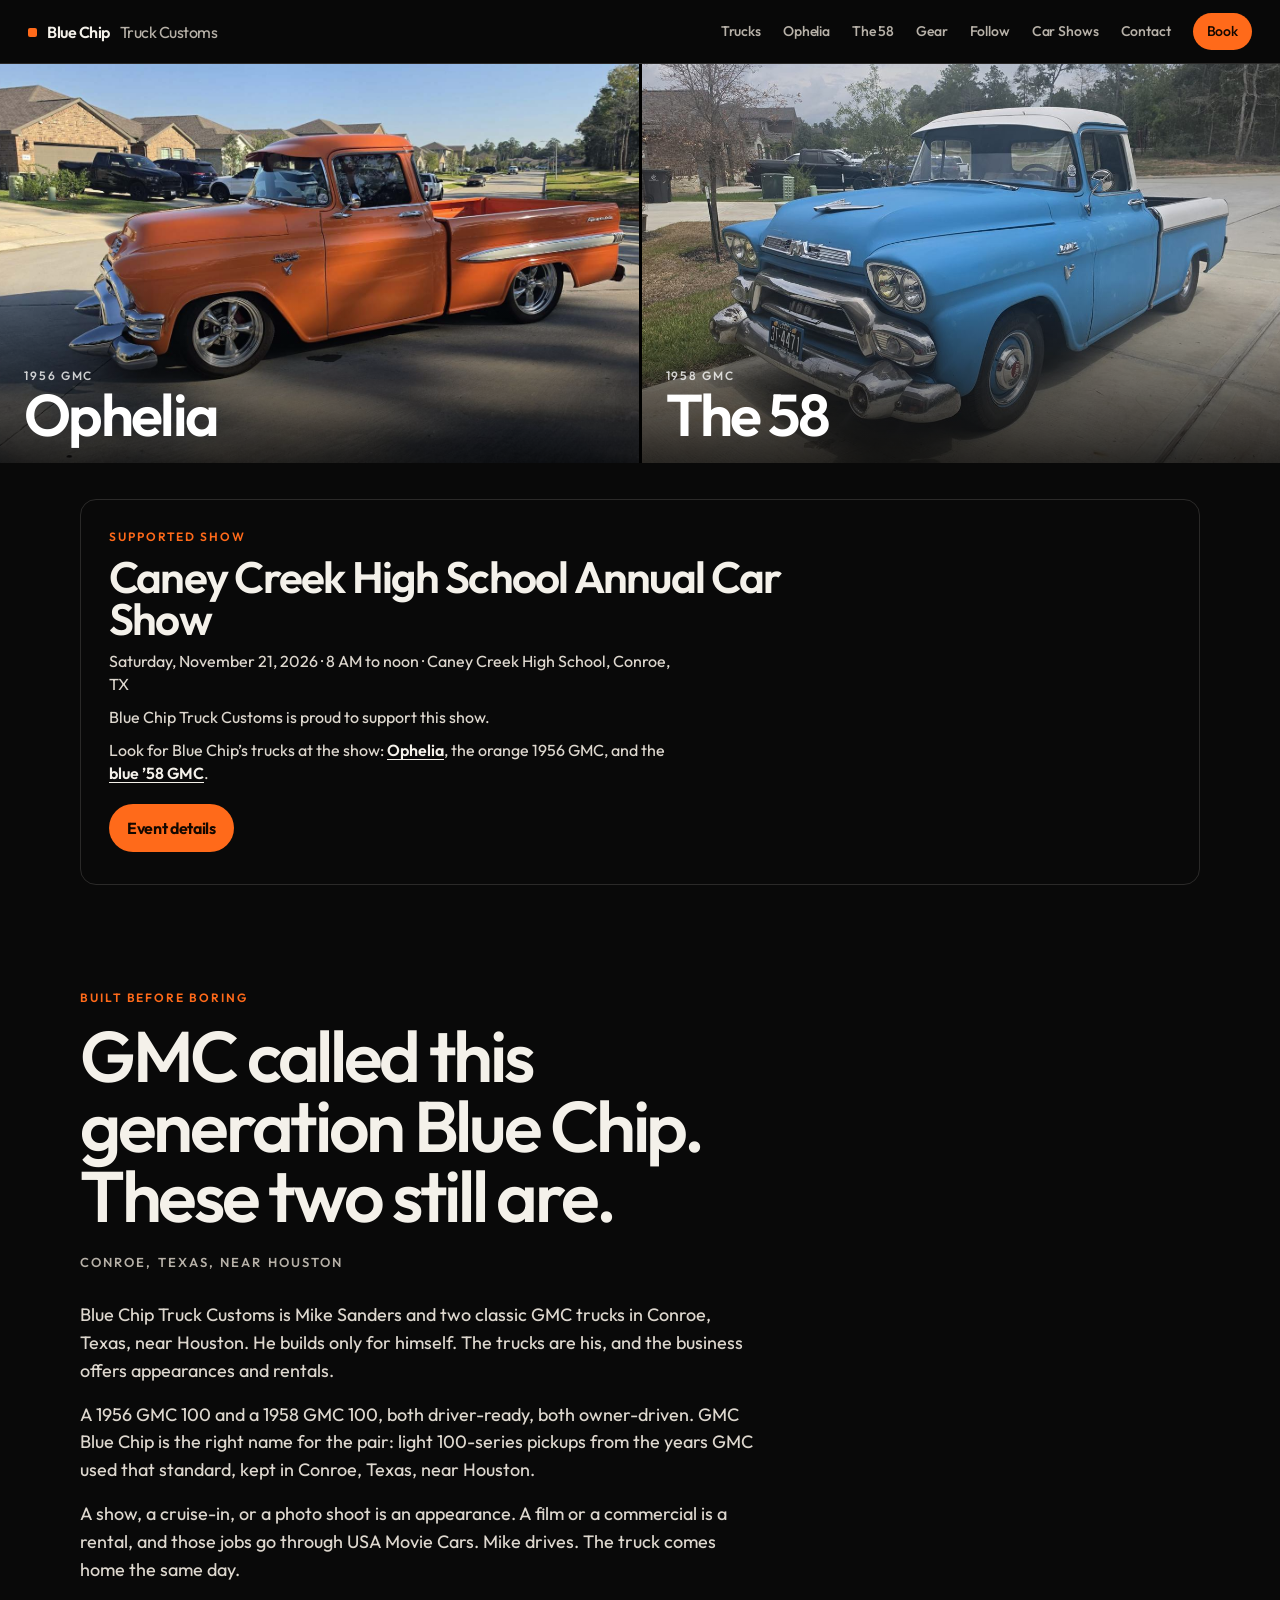
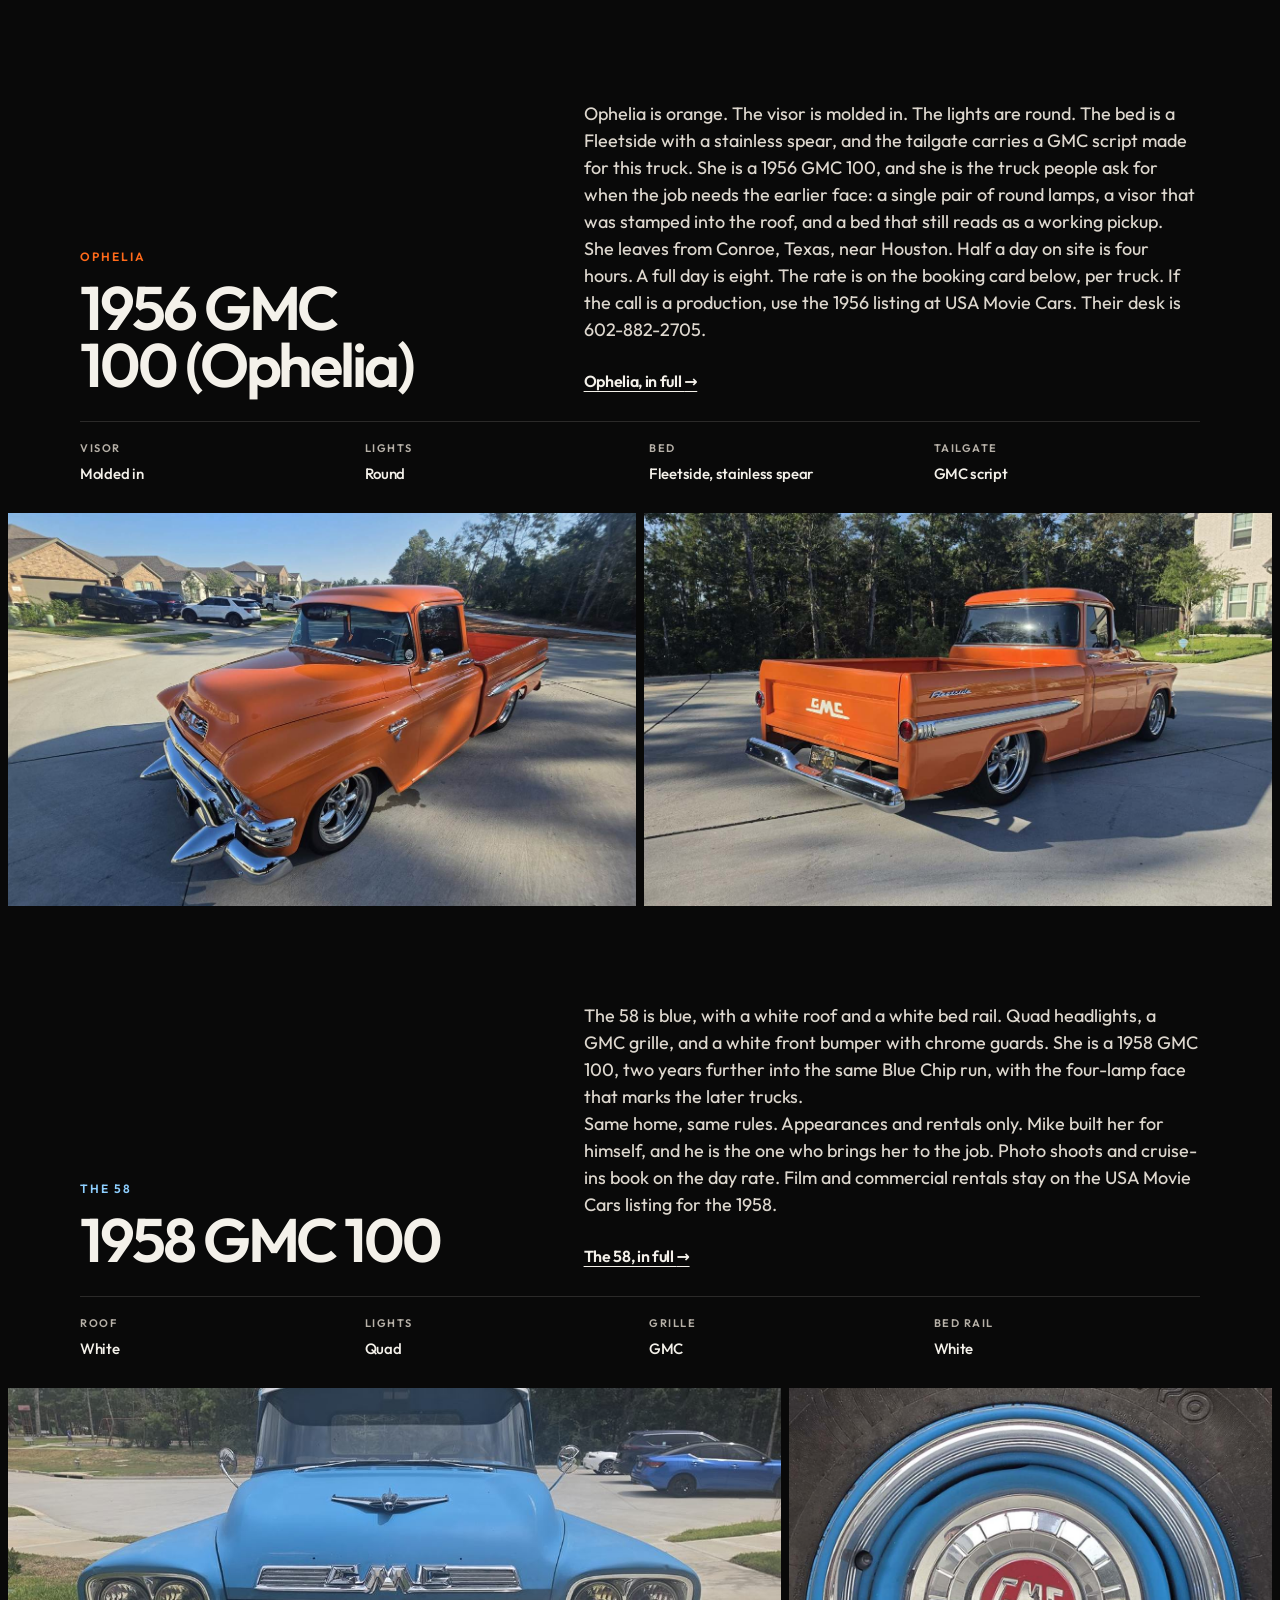
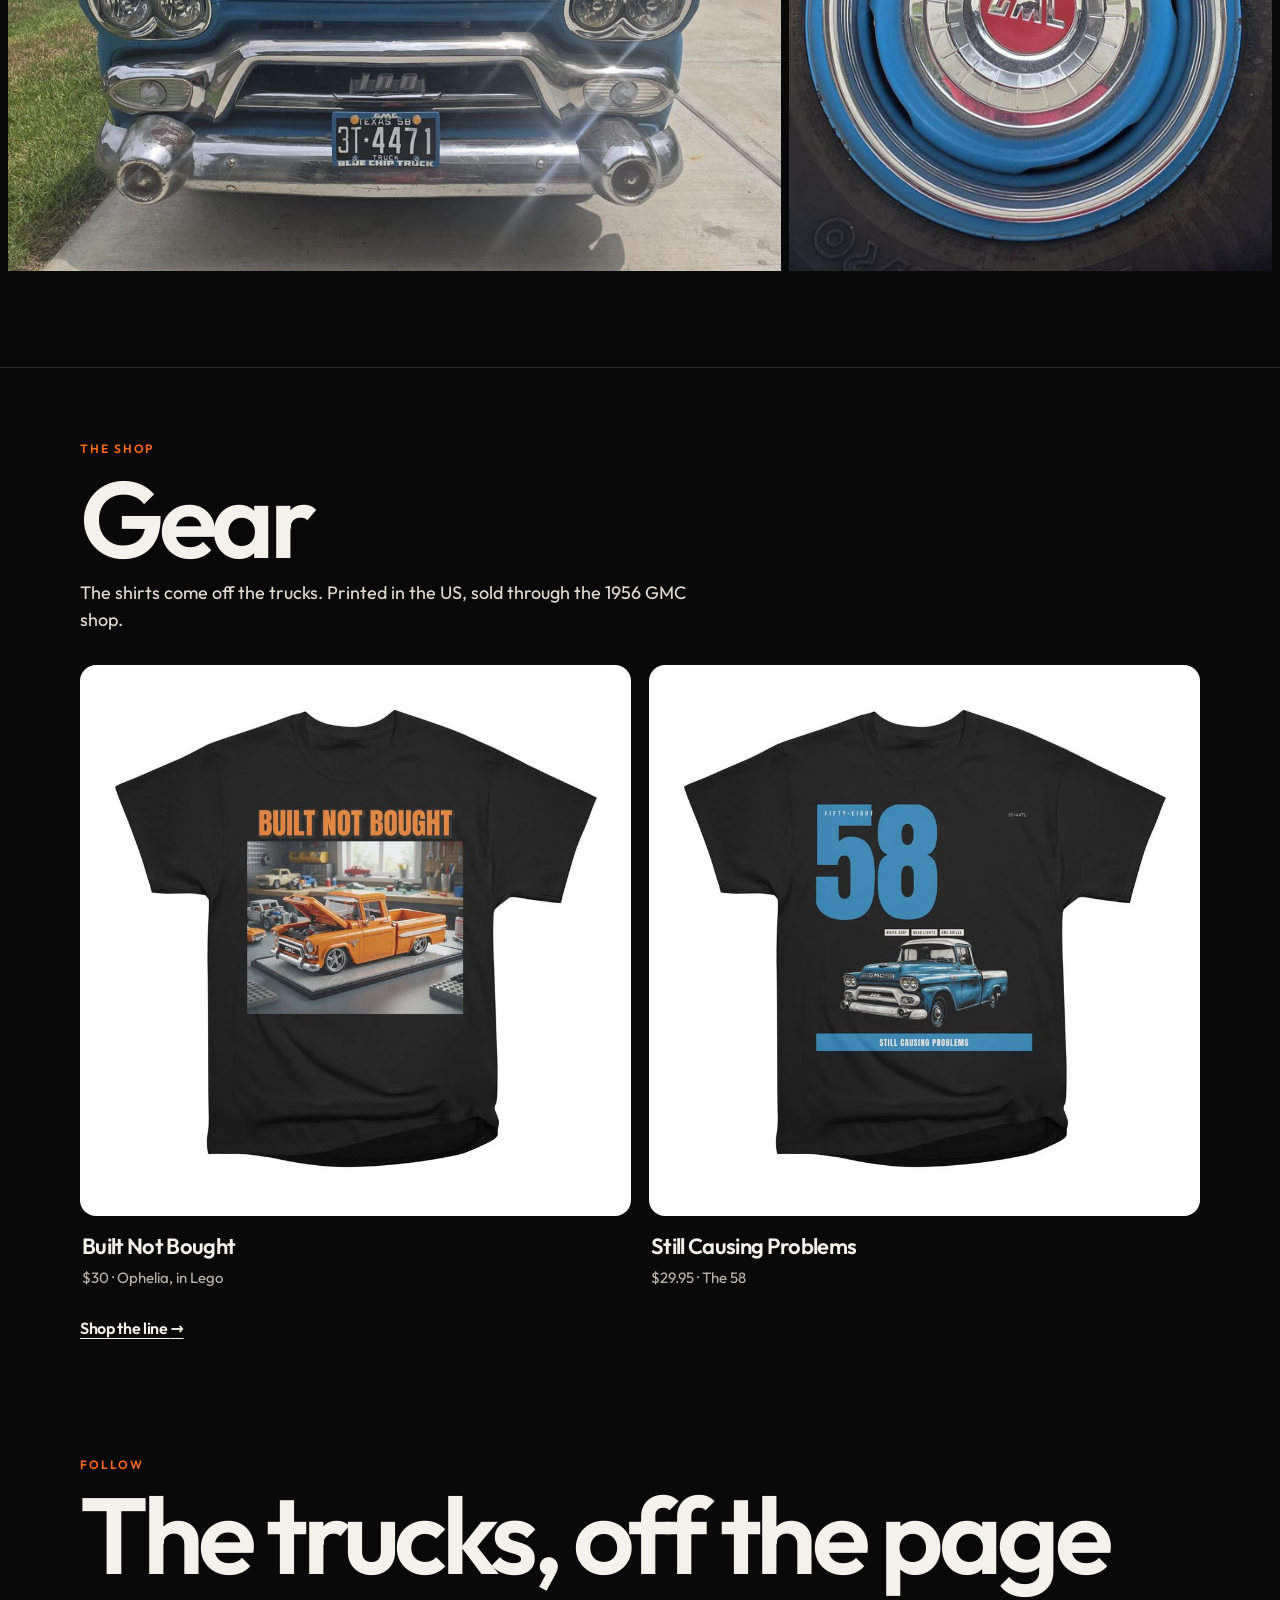
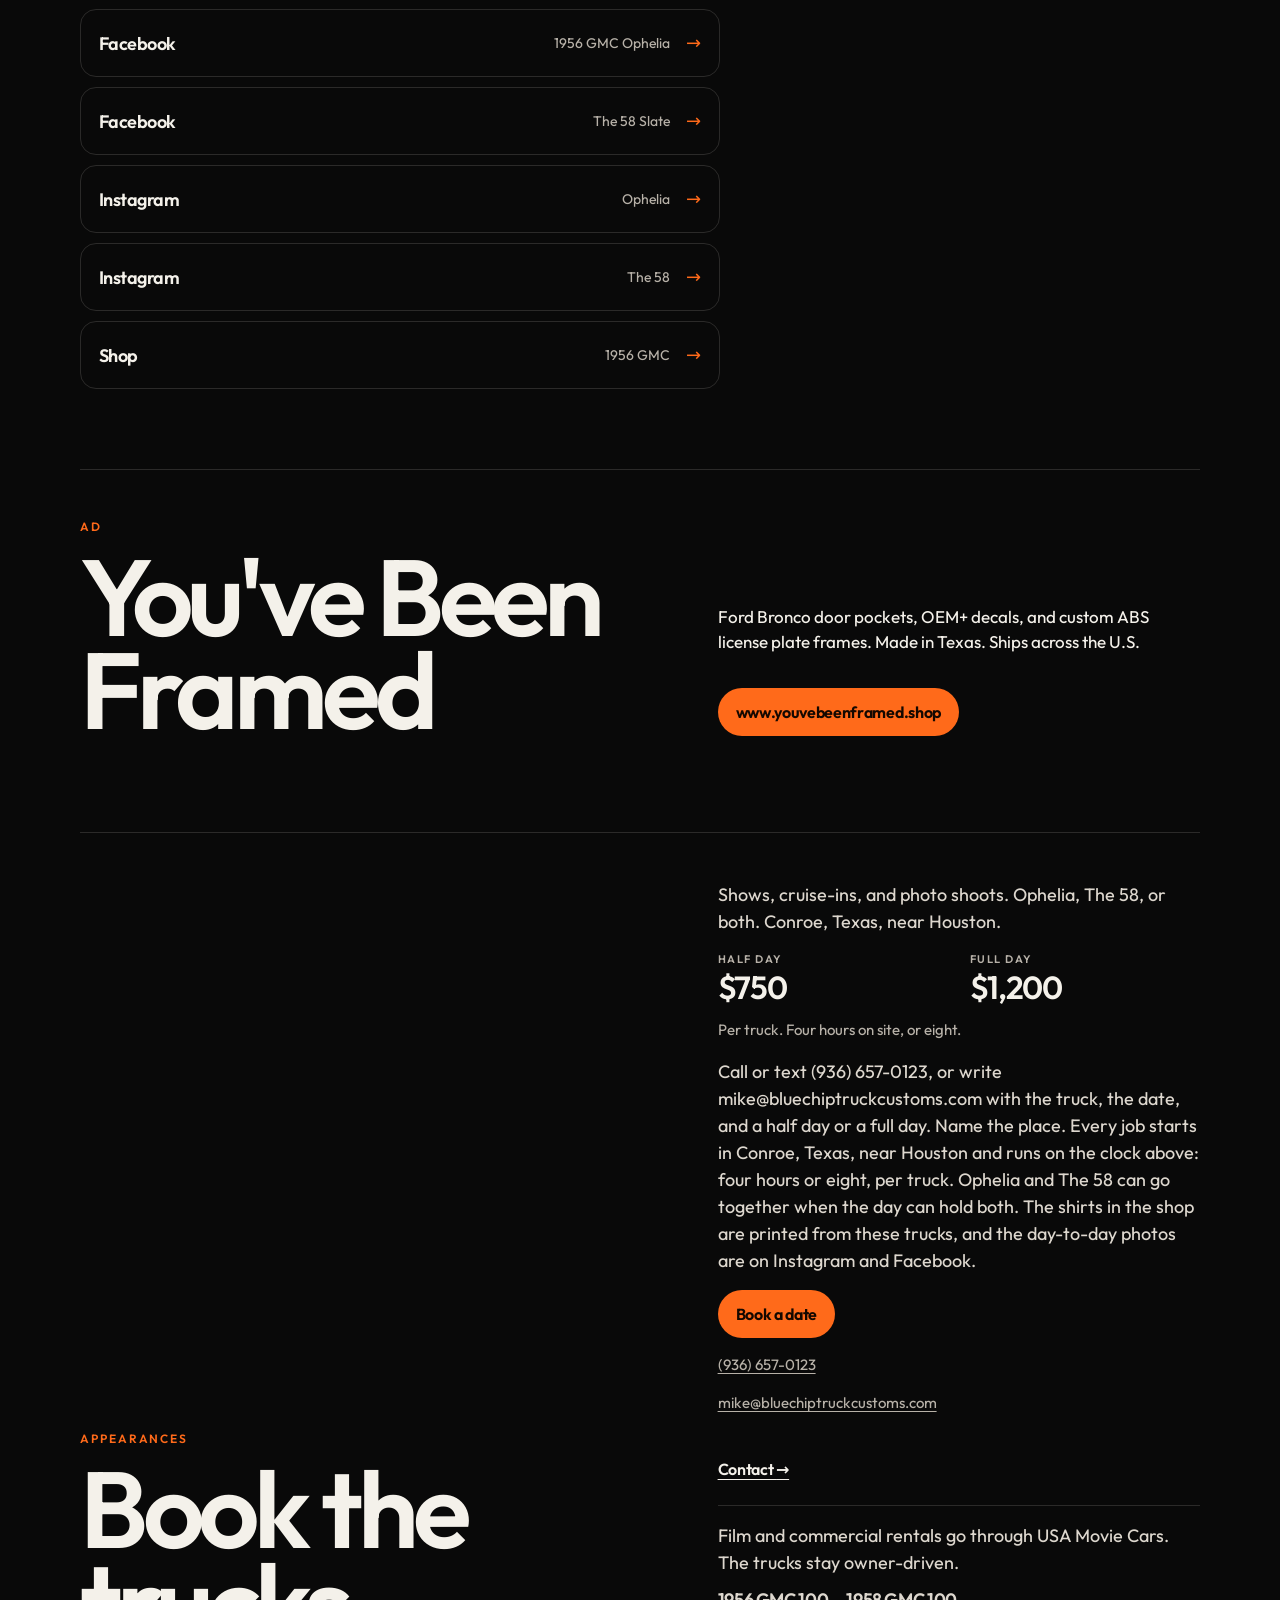
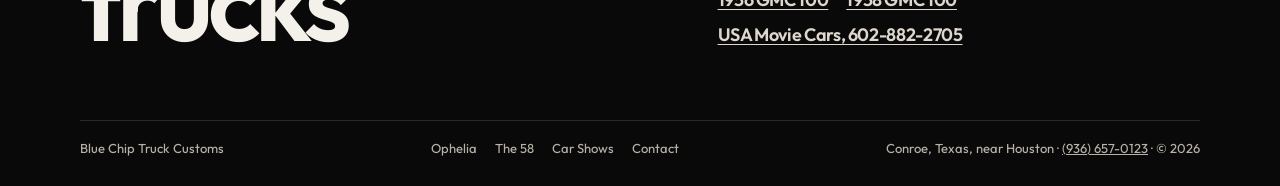
==== index.html @ 41522c28 "Publish the school show page and the unverified-show labels. The home page links the Caney Creek Hig" ====
<!DOCTYPE html>
<html lang="en">
<head>
<meta charset="utf-8">
<meta name="p:domain_verify" content="3052f63e32c762cf059518044ac28460">
<meta name="viewport" content="width=device-width, initial-scale=1">
<title>Blue Chip Truck Customs | Classic 1956 and 1958 GMC Trucks | Conroe, Texas</title>
<meta name="description" content="Blue Chip Truck Customs books appearances and rentals of classic 1956 and 1958 GMC trucks in Conroe, Texas, near Houston. Owner-driven for shows and photos.">
<link rel="canonical" href="https://bluechiptruckcustoms.com/">
<meta name="theme-color" content="#090909">
<meta property="og:title" content="Blue Chip Truck Customs | Classic 1956 and 1958 GMC Trucks | Conroe, Texas">
<meta property="og:description" content="Blue Chip Truck Customs books appearances and rentals of classic 1956 and 1958 GMC trucks in Conroe, Texas, near Houston. Owner-driven for shows and photos.">
<meta property="og:type" content="website">
<meta property="og:url" content="https://bluechiptruckcustoms.com/">
<meta property="og:image" content="https://bluechiptruckcustoms.com/images/ophelia-side.jpg">
<meta name="twitter:card" content="summary_large_image">
<link rel="icon" href="favicon.svg" type="image/svg+xml">
<link rel="preload" href="fonts/Outfit-Variable.woff2" as="font" type="font/woff2" crossorigin>
<link rel="stylesheet" href="styles.css">
<link rel="stylesheet" href="events/home-event-banner.css">
<script type="application/ld+json">
{
  "@context": "https://schema.org",
  "@type": "LocalBusiness",
  "name": "Blue Chip Truck Customs",
  "url": "https://bluechiptruckcustoms.com/",
  "email": "mike@bluechiptruckcustoms.com",
  "telephone": "+1-936-657-0123",
  "image": "https://bluechiptruckcustoms.com/images/ophelia-side.jpg",
  "description": "Blue Chip Truck Customs books appearances and rentals of classic 1956 and 1958 GMC trucks in Conroe, Texas, near Houston. Owner-driven for shows and photos.",
  "areaServed": [
    { "@type": "City", "name": "Conroe" },
    { "@type": "City", "name": "Houston" }
  ]
}
</script>
<script>
!function(e){if(!window.pintrk){window.pintrk=function(){window.pintrk.queue.push(Array.prototype.slice.call(arguments))};var n=window.pintrk;n.queue=[],n.version="3.0";var t=document.createElement("script");t.async=!0,t.src=e;var r=document.getElementsByTagName("script")[0];r.parentNode.insertBefore(t,r)}}("https://s.pinimg.com/ct/core.js");
pintrk('load','2614106299351');
pintrk('page');
</script>
<noscript><img height="1" width="1" style="display:none;" alt="" src="https://ct.pinterest.com/v3/?event=init&tid=2614106299351&noscript=1"></noscript>
</head>
<body>
<a class="skip" href="#trucks">Skip to the trucks</a>
<header class="site-header">
  <h1 class="mark">
    <a href="#top">
      <span class="chip" aria-hidden="true"></span>
      Blue Chip
      <span class="mark-rest">Truck Customs</span>
    </a>
  </h1>
  <nav class="nav" aria-label="Primary">
    <a href="#trucks">Trucks</a>
    <a href="/ophelia/">Ophelia</a>
    <a href="/58/">The 58</a>
    <a href="#gear">Gear</a>
    <a href="#follow">Follow</a>
    <a href="/shows/">Car Shows</a>
    <a href="/contact/">Contact</a>
    <a class="nav-book" href="#book">Book</a>
  </nav>
</header>

<main id="top">
  <section class="hero" aria-label="The two trucks">
    <a class="panel" href="/ophelia/">
      <img src="images/ophelia-side.jpg" width="1584" height="891" alt="Orange 1956 GMC pickup Ophelia, front three-quarter, parked on a driveway" fetchpriority="high">
      <span class="panel-shade" aria-hidden="true"></span>
      <span class="panel-label">
        <span class="panel-year">1956 GMC</span>
        <span class="panel-name">Ophelia</span>
      </span>
    </a>
    <a class="panel" href="/58/">
      <img class="slate" src="images/slate-front.jpg" width="1364" height="768" alt="Blue 1958 GMC pickup The 58, white roof, front three-quarter" fetchpriority="high">
      <span class="panel-shade" aria-hidden="true"></span>
      <span class="panel-label">
        <span class="panel-year">1958 GMC</span>
        <span class="panel-name">The 58</span>
      </span>
    </a>
  </section>

  <!-- Supported-show promo for the Caney Creek High School Annual Car Show.
       Blue Chip Truck Customs supports this show; it does not host, organize, or present it.
       Remove this aside, and the events/home-event-banner.css link in <head>, on Sunday, November 22, 2026. -->
  <aside class="event-promo" aria-label="Supported car show">
    <div class="wrap event-promo-inner">
      <p class="event-promo-kicker">Supported show</p>
      <p class="event-promo-title">
        <a href="/events/caney-creek-car-show-2026/">Caney Creek High School Annual Car Show</a>
      </p>
      <p class="event-promo-meta">Saturday, November 21, 2026 · 8 AM to noon · Caney Creek High School, Conroe, TX</p>
      <p class="event-promo-support">Blue Chip Truck Customs is proud to support this show.</p>
      <p class="event-promo-trucks">Look for Blue Chip’s trucks at the show: <a href="/ophelia/">Ophelia</a>, the orange 1956 GMC, and the <a href="/58/">blue ’58 GMC</a>.</p>
      <a class="btn" href="/events/caney-creek-car-show-2026/">Event details</a>
    </div>
  </aside>

  <section class="story">
    <div class="wrap">
      <p class="eyebrow">Built before boring</p>
      <p class="display">GMC called this generation Blue Chip. These two still are.</p>
      <p class="where">Conroe, Texas, near Houston</p>
      <div class="prose">
        <p>Blue Chip Truck Customs is Mike Sanders and two classic GMC trucks in Conroe, Texas, near Houston. He builds only for himself. The trucks are his, and the business offers appearances and rentals.</p>
        <p>A 1956 GMC 100 and a 1958 GMC 100, both driver-ready, both owner-driven. GMC Blue Chip is the right name for the pair: light 100-series pickups from the years GMC used that standard, kept in Conroe, Texas, near Houston.</p>
        <p>A show, a cruise-in, or a photo shoot is an appearance. A film or a commercial is a rental, and those jobs go through USA Movie Cars. Mike drives. The truck comes home the same day.</p>
      </div>
    </div>
  </section>

  <section id="trucks">
    <article class="chapter" id="ophelia">
      <div class="wrap chapter-head">
        <div>
          <p class="eyebrow accent-orange">Ophelia</p>
          <h2>1956 GMC 100 (Ophelia)</h2>
        </div>
        <div class="copy">
          <p>Ophelia is orange. The visor is molded in. The lights are round. The bed is a Fleetside with a stainless spear, and the tailgate carries a GMC script made for this truck. She is a 1956 GMC 100, and she is the truck people ask for when the job needs the earlier face: a single pair of round lamps, a visor that was stamped into the roof, and a bed that still reads as a working pickup.</p>
          <p>She leaves from Conroe, Texas, near Houston. Half a day on site is four hours. A full day is eight. The rate is on the booking card below, per truck. If the call is a production, use the 1956 listing at USA Movie Cars. Their desk is 602-882-2705.</p>
          <a class="text-link" href="/ophelia/">Ophelia, in full <span aria-hidden="true">&rarr;</span></a>
        </div>
      </div>
      <dl class="facts wrap">
        <div><dt>Visor</dt><dd>Molded in</dd></div>
        <div><dt>Lights</dt><dd>Round</dd></div>
        <div><dt>Bed</dt><dd>Fleetside, stainless spear</dd></div>
        <div><dt>Tailgate</dt><dd>GMC script</dd></div>
      </dl>
      <div class="gallery">
        <img src="images/ophelia-front.jpg" width="1440" height="811" alt="Front of Ophelia, GMC grille, chrome bumper, and bumper guards" loading="lazy">
        <img src="images/ophelia-rear.jpg" width="1440" height="811" alt="Rear of Ophelia, GMC tailgate script and Fleetside spear" loading="lazy">
      </div>
    </article>

    <article class="chapter" id="the-58">
      <div class="wrap chapter-head">
        <div>
          <p class="eyebrow accent-blue">The 58</p>
          <h2>1958 GMC 100</h2>
        </div>
        <div class="copy">
          <p>The 58 is blue, with a white roof and a white bed rail. Quad headlights, a GMC grille, and a white front bumper with chrome guards. She is a 1958 GMC 100, two years further into the same Blue Chip run, with the four-lamp face that marks the later trucks.</p>
          <p>Same home, same rules. Appearances and rentals only. Mike built her for himself, and he is the one who brings her to the job. Photo shoots and cruise-ins book on the day rate. Film and commercial rentals stay on the USA Movie Cars listing for the 1958.</p>
          <a class="text-link" href="/58/">The 58, in full <span aria-hidden="true">&rarr;</span></a>
        </div>
      </div>
      <dl class="facts wrap">
        <div><dt>Roof</dt><dd>White</dd></div>
        <div><dt>Lights</dt><dd>Quad</dd></div>
        <div><dt>Grille</dt><dd>GMC</dd></div>
        <div><dt>Bed rail</dt><dd>White</dd></div>
      </dl>
      <div class="gallery gallery-detail">
        <img src="images/slate-grille.jpg" width="1296" height="729" alt="Front of The 58, quad headlights and GMC grille" loading="lazy">
        <img class="wheel" src="images/slate-wheel.jpg" width="1132" height="1110" alt="Blue and chrome GMC hubcap on The 58" loading="lazy">
      </div>
    </article>
  </section>

  <section class="gear" id="gear">
    <div class="wrap">
      <p class="eyebrow">The shop</p>
      <h2>Gear</h2>
      <p class="lead">The shirts come off the trucks. Printed in the US, sold through the 1956 GMC shop.</p>
      <div class="cards">
        <a class="card" href="https://1956gmc.threadless.com/designs/built-not-bought-lego" target="_blank" rel="noopener">
          <span class="card-media">
            <img src="images/gear-built.jpg" width="900" height="900" alt="Black t-shirt reading Built Not Bought, with an orange Lego-style 1956 GMC" loading="lazy">
          </span>
          <span class="card-copy">
            <strong>Built Not Bought</strong>
            <span>$30 &middot; Ophelia, in Lego</span>
          </span>
          <span class="sr">Opens in a new tab.</span>
        </a>
        <a class="card" href="https://1956gmc.threadless.com/designs/fifty-eight-still-causing-problems" target="_blank" rel="noopener">
          <span class="card-media">
            <img src="images/gear-fifty.jpg" width="900" height="900" alt="Black t-shirt with a giant 58, the blue 1958 GMC, and the line Still Causing Problems" loading="lazy">
          </span>
          <span class="card-copy">
            <strong>Still Causing Problems</strong>
            <span>$29.95 &middot; The 58</span>
          </span>
          <span class="sr">Opens in a new tab.</span>
        </a>
      </div>
      <a class="text-link" href="https://1956gmc.threadless.com/" target="_blank" rel="noopener">Shop the line <span aria-hidden="true">&rarr;</span><span class="sr"> Opens in a new tab.</span></a>
    </div>
  </section>

  <section class="follow" id="follow">
    <div class="wrap">
      <p class="eyebrow">Follow</p>
      <h2>The trucks, off the page</h2>
      <div class="link-stack">
        <a class="link-row" href="https://www.facebook.com/1956GMC.Ophelia" target="_blank" rel="noopener">
          <span class="link-name">Facebook</span>
          <span class="link-meta">1956 GMC Ophelia</span>
          <span class="link-go" aria-hidden="true">&rarr;</span>
          <span class="sr">Opens in a new tab.</span>
        </a>
        <a class="link-row" href="https://www.facebook.com/people/The-58-slate/61594015152385/" target="_blank" rel="noopener">
          <span class="link-name">Facebook</span>
          <span class="link-meta">The 58 Slate</span>
          <span class="link-go" aria-hidden="true">&rarr;</span>
          <span class="sr">Opens in a new tab.</span>
        </a>
        <a class="link-row" href="https://www.instagram.com/1956gmc.ophelia/" target="_blank" rel="noopener">
          <span class="link-name">Instagram</span>
          <span class="link-meta">Ophelia</span>
          <span class="link-go" aria-hidden="true">&rarr;</span>
          <span class="sr">Opens in a new tab.</span>
        </a>
        <a class="link-row" href="https://www.instagram.com/the58slate/" target="_blank" rel="noopener">
          <span class="link-name">Instagram</span>
          <span class="link-meta">The 58</span>
          <span class="link-go" aria-hidden="true">&rarr;</span>
          <span class="sr">Opens in a new tab.</span>
        </a>
        <a class="link-row" href="https://1956gmc.threadless.com/" target="_blank" rel="noopener">
          <span class="link-name">Shop</span>
          <span class="link-meta">1956 GMC</span>
          <span class="link-go" aria-hidden="true">&rarr;</span>
          <span class="sr">Opens in a new tab.</span>
        </a>
      </div>
    </div>
  </section>

  <section class="spot" id="framed">
    <div class="wrap spot-grid">
      <div>
        <p class="eyebrow">Ad</p>
        <h2>You've Been Framed</h2>
      </div>
      <div class="spot-copy">
        <p>Ford Bronco door pockets, OEM+ decals, and custom ABS license plate frames. Made in Texas. Ships across the U.S.</p>
        <a class="btn" href="https://www.youvebeenframed.shop/" target="_blank" rel="sponsored noopener">www.youvebeenframed.shop<span class="sr"> Opens in a new tab.</span></a>
      </div>
    </div>
  </section>

  <section class="book" id="book">
    <div class="wrap book-grid">
      <div>
        <p class="eyebrow accent-orange">Appearances</p>
        <h2>Book the trucks</h2>
      </div>
      <div class="book-copy">
        <p>Shows, cruise-ins, and photo shoots. Ophelia, The 58, or both. Conroe, Texas, near Houston.</p>
        <dl class="rates">
          <div><dt>Half day</dt><dd>$750</dd></div>
          <div><dt>Full day</dt><dd>$1,200</dd></div>
        </dl>
        <p class="rate-note">Per truck. Four hours on site, or eight.</p>
        <p>Call or text (936) 657-0123, or write mike@bluechiptruckcustoms.com with the truck, the date, and a half day or a full day. Name the place. Every job starts in Conroe, Texas, near Houston and runs on the clock above: four hours or eight, per truck. Ophelia and The 58 can go together when the day can hold both. The shirts in the shop are printed from these trucks, and the day-to-day photos are on Instagram and Facebook.</p>
        <a class="btn" href="https://mail.google.com/mail/?view=cm&amp;fs=1&amp;to=mike@bluechiptruckcustoms.com&amp;su=Book%20Ophelia%20or%20The%2058&amp;body=Truck%3A%0ADate%3A%0AHalf%20day%20(%24750)%20or%20full%20day%20(%241%2C200)%3A%0AWhere%3A%0A" target="_blank" rel="noopener">Book a date<span class="sr"> Opens Gmail to write Mike.</span></a>
        <a class="email" href="tel:+19366570123">(936) 657-0123</a>
        <a class="email" href="https://mail.google.com/mail/?view=cm&amp;fs=1&amp;to=mike@bluechiptruckcustoms.com&amp;su=Book%20Ophelia%20or%20The%2058" target="_blank" rel="noopener">mike@bluechiptruckcustoms.com</a>
        <a class="text-link" href="/contact/">Contact <span aria-hidden="true">&rarr;</span></a>
        <div class="film">
          <p>Film and commercial rentals go through USA Movie Cars. The trucks stay owner-driven.</p>
          <p class="film-links">
            <a href="https://usamoviecars.com/picture-vehicles/1956-gmc-100/" target="_blank" rel="noopener">1956 GMC 100<span class="sr"> Opens in a new tab.</span></a>
            <a href="https://usamoviecars.com/picture-vehicles/1958-gmc-100/" target="_blank" rel="noopener">1958 GMC 100<span class="sr"> Opens in a new tab.</span></a>
            <a href="tel:+16028822705">USA Movie Cars, 602-882-2705</a>
          </p>
        </div>
      </div>
    </div>
  </section>
</main>

<footer class="site-footer">
  <div class="wrap footer-row">
    <p>Blue Chip Truck Customs</p>
    <nav class="footer-links" aria-label="Pages">
      <a href="/ophelia/">Ophelia</a>
      <a href="/58/">The 58</a>
      <a href="/shows/">Car Shows</a>
      <a href="/contact/">Contact</a>
    </nav>
    <p>Conroe, Texas, near Houston &middot; <a href="tel:+19366570123">(936) 657-0123</a> &middot; &copy; 2026</p>
  </div>
</footer>
</body>
</html>
---- styles.css ----
@font-face {
  font-family: Outfit;
  src: url("fonts/Outfit-Variable.woff2") format("woff2");
  font-weight: 100 900;
  font-style: normal;
  font-display: swap;
}

:root {
  --bg: #090909;
  --ink: #f4f1ea;
  --muted: #b7b1a8;
  --line: rgba(244, 241, 234, 0.14);
  --orange: #ff6a1a;
  --blue: #8ecfff;
  --max: 1120px;
  --header: 64px;
}

* { box-sizing: border-box; }

html { scroll-behavior: smooth; }

html,
body { overflow-x: clip; }

body {
  margin: 0;
  background: var(--bg);
  color: var(--ink);
  font-family: Outfit, "Segoe UI", system-ui, sans-serif;
  font-size: 17px;
  font-weight: 430;
  line-height: 1.5;
  text-rendering: optimizeLegibility;
  -webkit-font-smoothing: antialiased;
  color-scheme: dark;
}

img { display: block; max-width: 100%; height: auto; }

a { color: inherit; }

::selection {
  background: var(--orange);
  color: #140800;
}

.skip {
  position: absolute;
  left: 12px;
  top: -48px;
  z-index: 20;
  padding: 8px 12px;
  background: var(--orange);
  color: #140800;
  font-weight: 600;
  text-decoration: none;
}

.skip:focus { top: 12px; }

.sr {
  position: absolute;
  width: 1px;
  height: 1px;
  padding: 0;
  margin: -1px;
  overflow: hidden;
  clip: rect(0, 0, 0, 0);
  white-space: nowrap;
  border: 0;
}

.wrap {
  width: min(var(--max), calc(100% - 48px));
  margin-inline: auto;
}

.site-header {
  position: sticky;
  top: 0;
  z-index: 5;
  display: flex;
  align-items: center;
  justify-content: space-between;
  gap: 20px;
  height: var(--header);
  padding: 0 28px;
  background: rgba(9, 9, 9, 0.9);
  border-bottom: 1px solid var(--line);
  backdrop-filter: blur(16px);
}

.mark {
  margin: 0;
  font-size: 16px;
  font-weight: 600;
  letter-spacing: -0.03em;
  line-height: 1;
}

.mark a {
  display: inline-flex;
  align-items: center;
  gap: 10px;
  text-decoration: none;
}

.chip {
  width: 9px;
  height: 9px;
  border-radius: 2px;
  background: var(--orange);
}

.mark-rest {
  font-weight: 430;
  color: var(--muted);
}

.nav {
  display: flex;
  align-items: center;
  gap: 22px;
}

.nav a {
  font-size: 14px;
  font-weight: 520;
  letter-spacing: -0.01em;
  text-decoration: none;
  color: var(--muted);
}

.nav a:hover { color: var(--ink); }

.nav-book {
  padding: 8px 14px;
  border-radius: 999px;
  background: var(--orange);
  color: #140800;
}

.nav a.nav-book { color: #140800; }

.nav-book:hover { background: #ff8140; }

a:focus-visible,
.panel:focus-visible {
  outline: 2px solid var(--orange);
  outline-offset: 3px;
}

.hero {
  display: grid;
  grid-template-columns: 1fr 1fr;
  gap: 3px;
  background: #000;
}

.panel {
  position: relative;
  display: block;
  overflow: hidden;
  aspect-ratio: 16 / 10;
  color: #fff;
  text-decoration: none;
}

.panel img {
  position: absolute;
  inset: 0;
  width: 100%;
  height: 100%;
  object-fit: cover;
  object-position: 50% 62%;
  transition: transform 0.7s ease;
}

.panel .slate { object-position: 42% 58%; }

.panel:hover img { transform: scale(1.035); }

.panel-shade {
  position: absolute;
  inset: auto 0 0 0;
  height: 46%;
  background: linear-gradient(to top, rgba(0, 0, 0, 0.78), rgba(0, 0, 0, 0));
  pointer-events: none;
}

.panel-label {
  position: absolute;
  left: 24px;
  right: 24px;
  bottom: 22px;
  display: flex;
  flex-direction: column;
  gap: 2px;
}

.panel-year {
  font-size: 12px;
  font-weight: 560;
  letter-spacing: 0.16em;
  text-transform: uppercase;
  color: rgba(255, 255, 255, 0.78);
}

.panel-name {
  font-size: clamp(40px, 4.6vw, 68px);
  font-weight: 600;
  letter-spacing: -0.045em;
  line-height: 0.92;
}

.story { padding: 96px 0 20px; }

.eyebrow {
  margin: 0 0 14px;
  font-size: 12px;
  font-weight: 600;
  letter-spacing: 0.16em;
  text-transform: uppercase;
  color: var(--orange);
}

.accent-blue { color: var(--blue); }

.display {
  max-width: min(11em, 100%);
  margin: 0;
  font-size: clamp(40px, 5.6vw, 80px);
  font-weight: 560;
  letter-spacing: -0.046em;
  line-height: 0.98;
  text-wrap: balance;
}

.where {
  margin: 22px 0 0;
  color: var(--muted);
  font-size: 13px;
  font-weight: 560;
  letter-spacing: 0.16em;
  text-transform: uppercase;
}

.chapter { padding-top: 96px; }

.chapter-head {
  display: grid;
  grid-template-columns: 0.85fr 1.15fr;
  gap: 28px 48px;
  align-items: end;
}

h2 {
  margin: 0;
  font-size: clamp(48px, 11vw, 108px);
  font-weight: 600;
  letter-spacing: -0.05em;
  line-height: 0.86;
  text-wrap: balance;
}

.copy p,
.lead,
.book-copy p {
  margin: 0;
  color: #ddd7ce;
  font-size: 18px;
  line-height: 1.5;
}

.chapter h2 {
  max-width: 9em;
  font-size: clamp(32px, 4.8vw, 64px);
  line-height: 0.92;
}

.prose {
  display: flex;
  flex-direction: column;
  gap: 16px;
  max-width: 40em;
  margin-top: 28px;
}

.prose p,
.page-copy p {
  margin: 0;
  color: #ddd7ce;
  font-size: 18px;
  line-height: 1.55;
}

.page { padding: 72px 0 88px; }

.page h1 {
  margin: 0;
  max-width: 12em;
  font-size: clamp(40px, 6vw, 76px);
  font-weight: 600;
  letter-spacing: -0.05em;
  line-height: 0.92;
}

.page-copy {
  display: flex;
  flex-direction: column;
  gap: 16px;
  max-width: 40em;
  margin-top: 28px;
}

.page .book-copy { margin-top: 28px; }

.footer-links {
  display: flex;
  flex-wrap: wrap;
  gap: 8px 18px;
}

.footer-links a {
  color: var(--muted);
  font-size: 13px;
  text-decoration: none;
}

.footer-links a:hover { color: var(--ink); }

.facts {
  display: grid;
  grid-template-columns: repeat(4, minmax(0, 1fr));
  gap: 16px 18px;
  margin: 28px auto 0;
  padding-top: 18px;
  border-top: 1px solid var(--line);
}

.facts div { min-width: 0; }

.facts dt {
  margin: 0;
  color: var(--muted);
  font-size: 11px;
  font-weight: 600;
  letter-spacing: 0.14em;
  text-transform: uppercase;
}

.facts dd {
  margin: 6px 0 0;
  font-size: 15px;
  font-weight: 520;
  letter-spacing: -0.02em;
}

.gallery {
  display: grid;
  grid-template-columns: minmax(0, 1fr) minmax(0, 1fr);
  gap: 8px;
  margin-top: 28px;
  padding: 0 8px;
}

.gallery img {
  width: 100%;
  aspect-ratio: 16 / 10;
  object-fit: cover;
  background: #161616;
}

.gallery-detail { grid-template-columns: minmax(0, 1.6fr) minmax(0, 1fr); }

.gallery-detail img,
.gallery-detail .wheel {
  height: auto;
  aspect-ratio: 16 / 10;
}

.gallery-detail .wheel {
  aspect-ratio: 1;
  object-position: center;
}

.gear {
  margin-top: 96px;
  padding: 72px 0 28px;
  border-top: 1px solid var(--line);
}

.gear h2 { margin-bottom: 14px; }

.lead { max-width: 34em; }

.cards {
  display: grid;
  grid-template-columns: 1fr 1fr;
  gap: 18px;
  margin-top: 32px;
}

.card {
  display: block;
  color: inherit;
  text-decoration: none;
}

.card-media {
  display: block;
  overflow: hidden;
  border-radius: 16px;
  background: #fff;
}

.card img {
  width: 100%;
  aspect-ratio: 1;
  object-fit: cover;
  transition: transform 0.55s ease;
}

.card:hover img { transform: scale(1.03); }

.card-copy {
  display: flex;
  flex-direction: column;
  gap: 4px;
  padding: 14px 2px 0;
}

.card strong {
  font-size: 22px;
  font-weight: 600;
  letter-spacing: -0.03em;
}

.card-copy span { color: var(--muted); font-size: 15px; }

.text-link {
  display: inline-block;
  margin-top: 26px;
  font-size: 16px;
  font-weight: 600;
  letter-spacing: -0.02em;
  text-underline-offset: 4px;
}

.text-link:hover { color: var(--orange); }

.spot { padding: 72px 0 8px; }

.spot-grid {
  display: grid;
  grid-template-columns: 1.1fr 0.9fr;
  gap: 32px 48px;
  align-items: end;
  padding-top: 48px;
  border-top: 1px solid var(--line);
}

.spot-copy {
  display: flex;
  flex-direction: column;
  align-items: flex-start;
  gap: 16px;
}

.spot-copy p { max-width: 28em; }

.book { padding: 88px 0 72px; }

.film {
  display: flex;
  flex-direction: column;
  gap: 10px;
  margin-top: 8px;
  padding-top: 16px;
  border-top: 1px solid var(--line);
}

.film p { margin: 0; }

.film-links {
  display: flex;
  flex-wrap: wrap;
  gap: 8px 18px;
}

.film-links a {
  font-weight: 620;
  letter-spacing: -0.02em;
  text-underline-offset: 3px;
}

.film-links a:hover { color: var(--orange); }

.book-grid {
  display: grid;
  grid-template-columns: 1.1fr 0.9fr;
  gap: 32px 48px;
  align-items: end;
  padding-top: 48px;
  border-top: 1px solid var(--line);
}

.book-copy {
  display: flex;
  flex-direction: column;
  align-items: flex-start;
  gap: 16px;
}

.book-copy p { max-width: 28em; }

.rates {
  display: grid;
  grid-template-columns: 1fr 1fr;
  gap: 8px 28px;
  width: 100%;
  max-width: 28em;
  margin: 0;
}

.rates dt {
  margin: 0;
  color: var(--muted);
  font-size: 11px;
  font-weight: 600;
  letter-spacing: 0.14em;
  text-transform: uppercase;
}

.rates dd {
  margin: 4px 0 0;
  font-size: 32px;
  font-weight: 600;
  letter-spacing: -0.04em;
  line-height: 1;
}

.book-copy p.rate-note {
  color: var(--muted);
  font-size: 15px;
}

.btn {
  display: inline-flex;
  align-items: center;
  justify-content: center;
  min-height: 48px;
  padding: 12px 18px;
  border-radius: 999px;
  background: var(--orange);
  color: #140800;
  font-size: 16px;
  font-weight: 650;
  letter-spacing: -0.02em;
  text-decoration: none;
}

.btn:hover { background: #ff8140; }

.email {
  color: var(--muted);
  font-size: 15px;
  text-underline-offset: 3px;
  overflow-wrap: anywhere;
}

.email:hover { color: var(--ink); }

.follow {
  padding: 88px 0 8px;
}

.follow h2 { margin-bottom: 0; }

.link-stack {
  display: flex;
  flex-direction: column;
  gap: 10px;
  max-width: 640px;
  margin-top: 28px;
}

.link-row {
  display: grid;
  grid-template-columns: auto 1fr auto;
  align-items: center;
  gap: 16px;
  min-height: 68px;
  padding: 14px 18px;
  border: 1px solid var(--line);
  border-radius: 16px;
  text-decoration: none;
}

.link-row:hover {
  border-color: var(--orange);
  background: rgba(255, 106, 26, 0.08);
}

.link-name {
  font-size: 18px;
  font-weight: 620;
  letter-spacing: -0.03em;
}

.link-meta {
  color: var(--muted);
  font-size: 14px;
  text-align: right;
}

.link-go {
  color: var(--orange);
  font-size: 18px;
  line-height: 1;
}

.site-footer {
  padding: 0 0 28px;
}

.footer-row {
  display: flex;
  justify-content: space-between;
  gap: 12px 24px;
  padding-top: 18px;
  border-top: 1px solid var(--line);
}

.site-footer p {
  margin: 0;
  color: var(--muted);
  font-size: 13px;
}

#trucks,
#ophelia,
#the-58,
#gear,
#follow,
#framed,
#book { scroll-margin-top: 76px; }

@media (max-width: 900px) {
  :root { --header: 56px; }

  .wrap { width: min(var(--max), calc(100% - 32px)); }

  .site-header {
    height: auto;
    min-height: var(--header);
    flex-wrap: wrap;
    padding: 8px 10px;
    gap: 8px;
  }

  .mark { font-size: 14px; }

  .mark a { gap: 6px; }

  .mark-rest { display: none; }

  .nav {
    gap: 8px 12px;
    flex-wrap: wrap;
    justify-content: flex-end;
  }

  .nav a {
    font-size: 12px;
    white-space: nowrap;
  }

  .nav-book { padding: 6px 9px; }

  .hero { grid-template-columns: 1fr; }

  .panel-label { left: 16px; bottom: 14px; }

  .panel-name { font-size: 40px; }

  .story { padding-top: 64px; }

  .chapter { padding-top: 72px; }

  .chapter-head,
  .book-grid,
  .spot-grid,
  .cards,
  .gallery,
  .gallery-detail { grid-template-columns: minmax(0, 1fr); }

  .chapter-head > *,
  .book-grid > *,
  .spot-grid > * { min-width: 0; }

  .facts { grid-template-columns: 1fr 1fr; }

  .gallery-detail .wheel { max-width: 420px; }

  .gear { margin-top: 72px; }

  .follow { padding-top: 64px; }

  .link-row {
    grid-template-columns: 1fr auto;
    gap: 8px 12px;
  }

  .link-meta {
    grid-column: 1;
    text-align: left;
  }

  .link-go { grid-column: 2; grid-row: 1 / span 2; }

  .book { padding: 64px 0 48px; }

  .footer-row { flex-direction: column; }
}

@media (prefers-reduced-motion: reduce) {
  html { scroll-behavior: auto; }
  .panel img,
  .card img { transition: none; }
}
---- events/home-event-banner.css ----
/* Homepage promo for the Caney Creek High School Annual Car Show.
   Uses live-site tokens (--bg, --ink, --muted, --orange, --line) and .wrap / .btn.
   Linked only from the homepage. Remove this file (and its link) on 2026-11-22. */

.event-promo {
  padding: 36px 0 8px;
}

.event-promo-inner {
  display: flex;
  flex-direction: column;
  align-items: flex-start;
  gap: 10px;
  padding: 28px 28px 32px;
  border: 1px solid var(--line);
  border-radius: 16px;
}

.event-promo-kicker {
  margin: 0;
  font-size: 12px;
  font-weight: 600;
  letter-spacing: 0.16em;
  text-transform: uppercase;
  color: var(--orange);
}

.event-promo-title {
  margin: 0;
  max-width: 16em;
  font-size: clamp(28px, 4vw, 44px);
  font-weight: 600;
  letter-spacing: -0.04em;
  line-height: 0.95;
}

.event-promo-title a {
  text-decoration: none;
}

.event-promo-title a:hover { color: var(--orange); }

.event-promo-meta,
.event-promo-support,
.event-promo-trucks {
  margin: 0;
  max-width: 36em;
  color: #ddd7ce;
  font-size: 16px;
  line-height: 1.45;
}

.event-promo-trucks a {
  font-weight: 600;
  color: var(--ink);
  text-underline-offset: 3px;
}

.event-promo-trucks a:hover { color: var(--orange); }

.event-promo .btn { margin-top: 8px; }

@media (max-width: 900px) {
  .event-promo { padding: 24px 0 0; }
  .event-promo-inner { padding: 22px 18px 24px; }
  .event-promo .btn { width: 100%; }
}
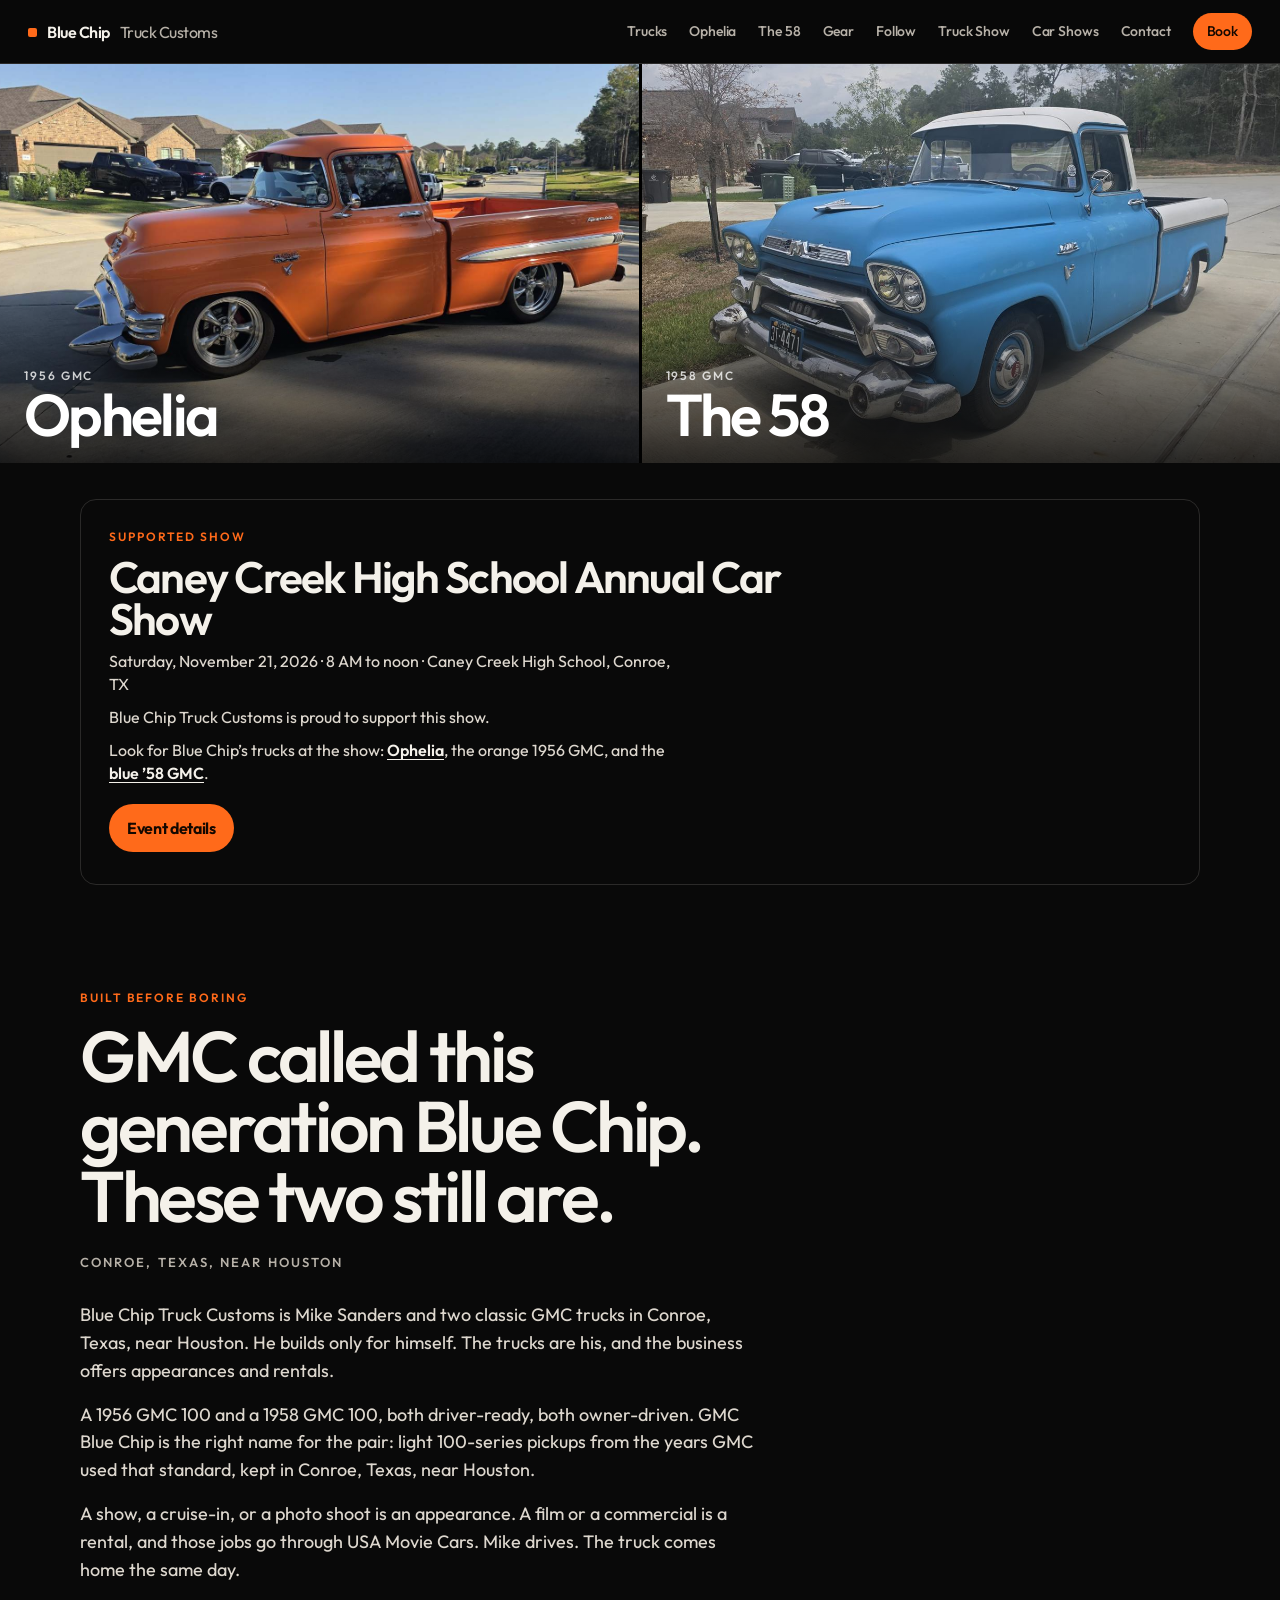
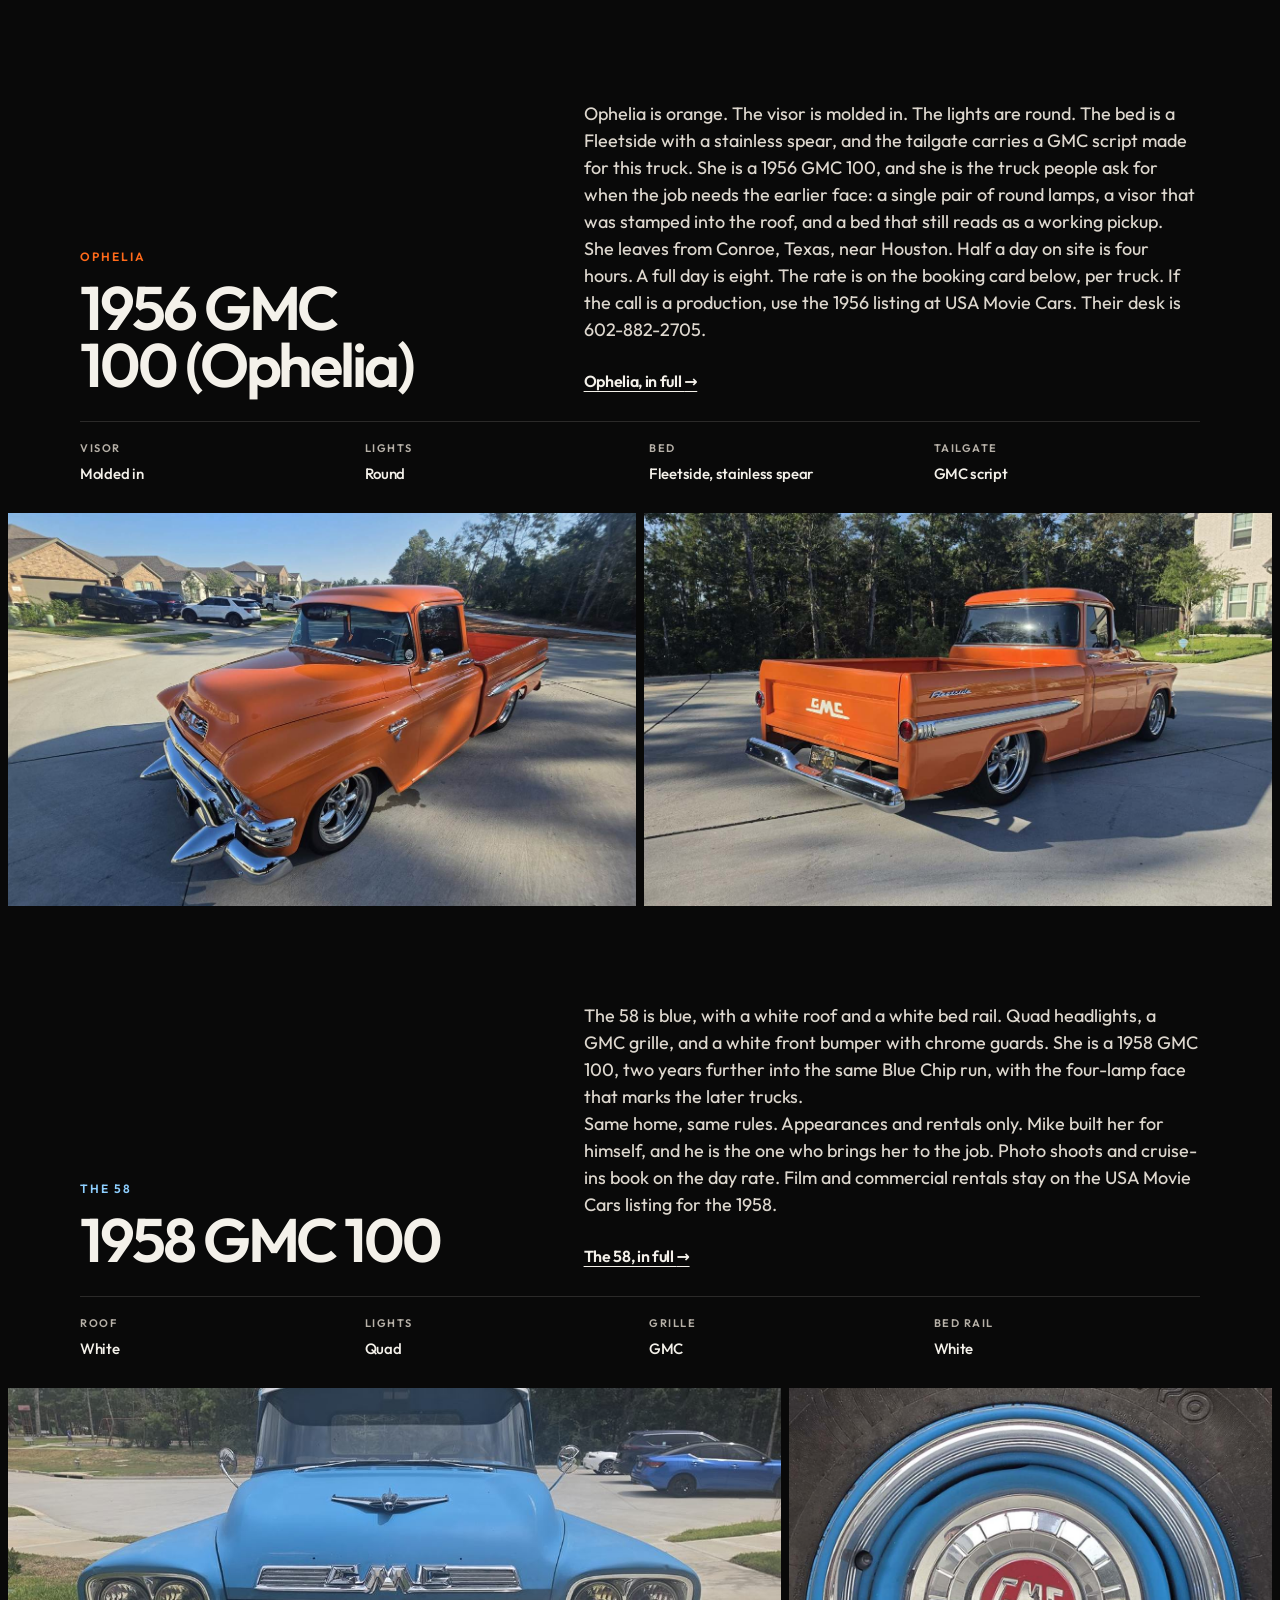
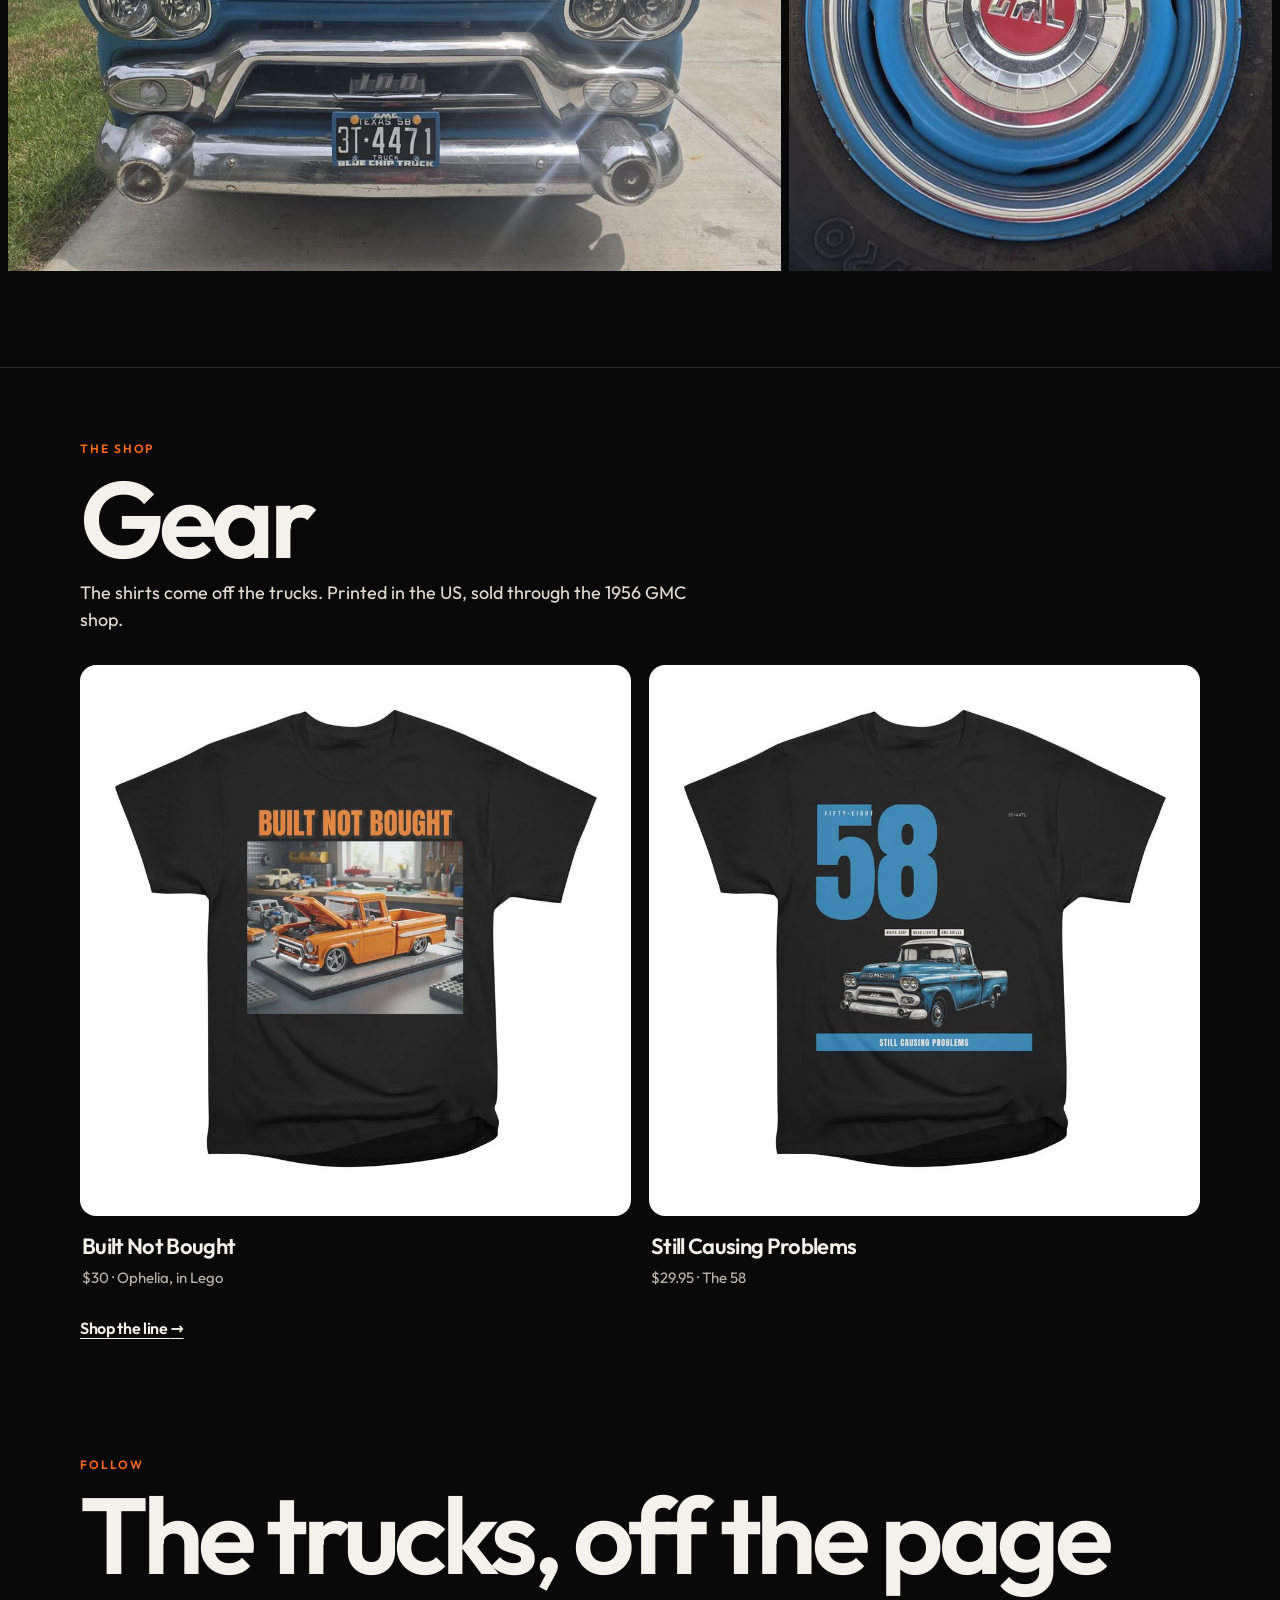
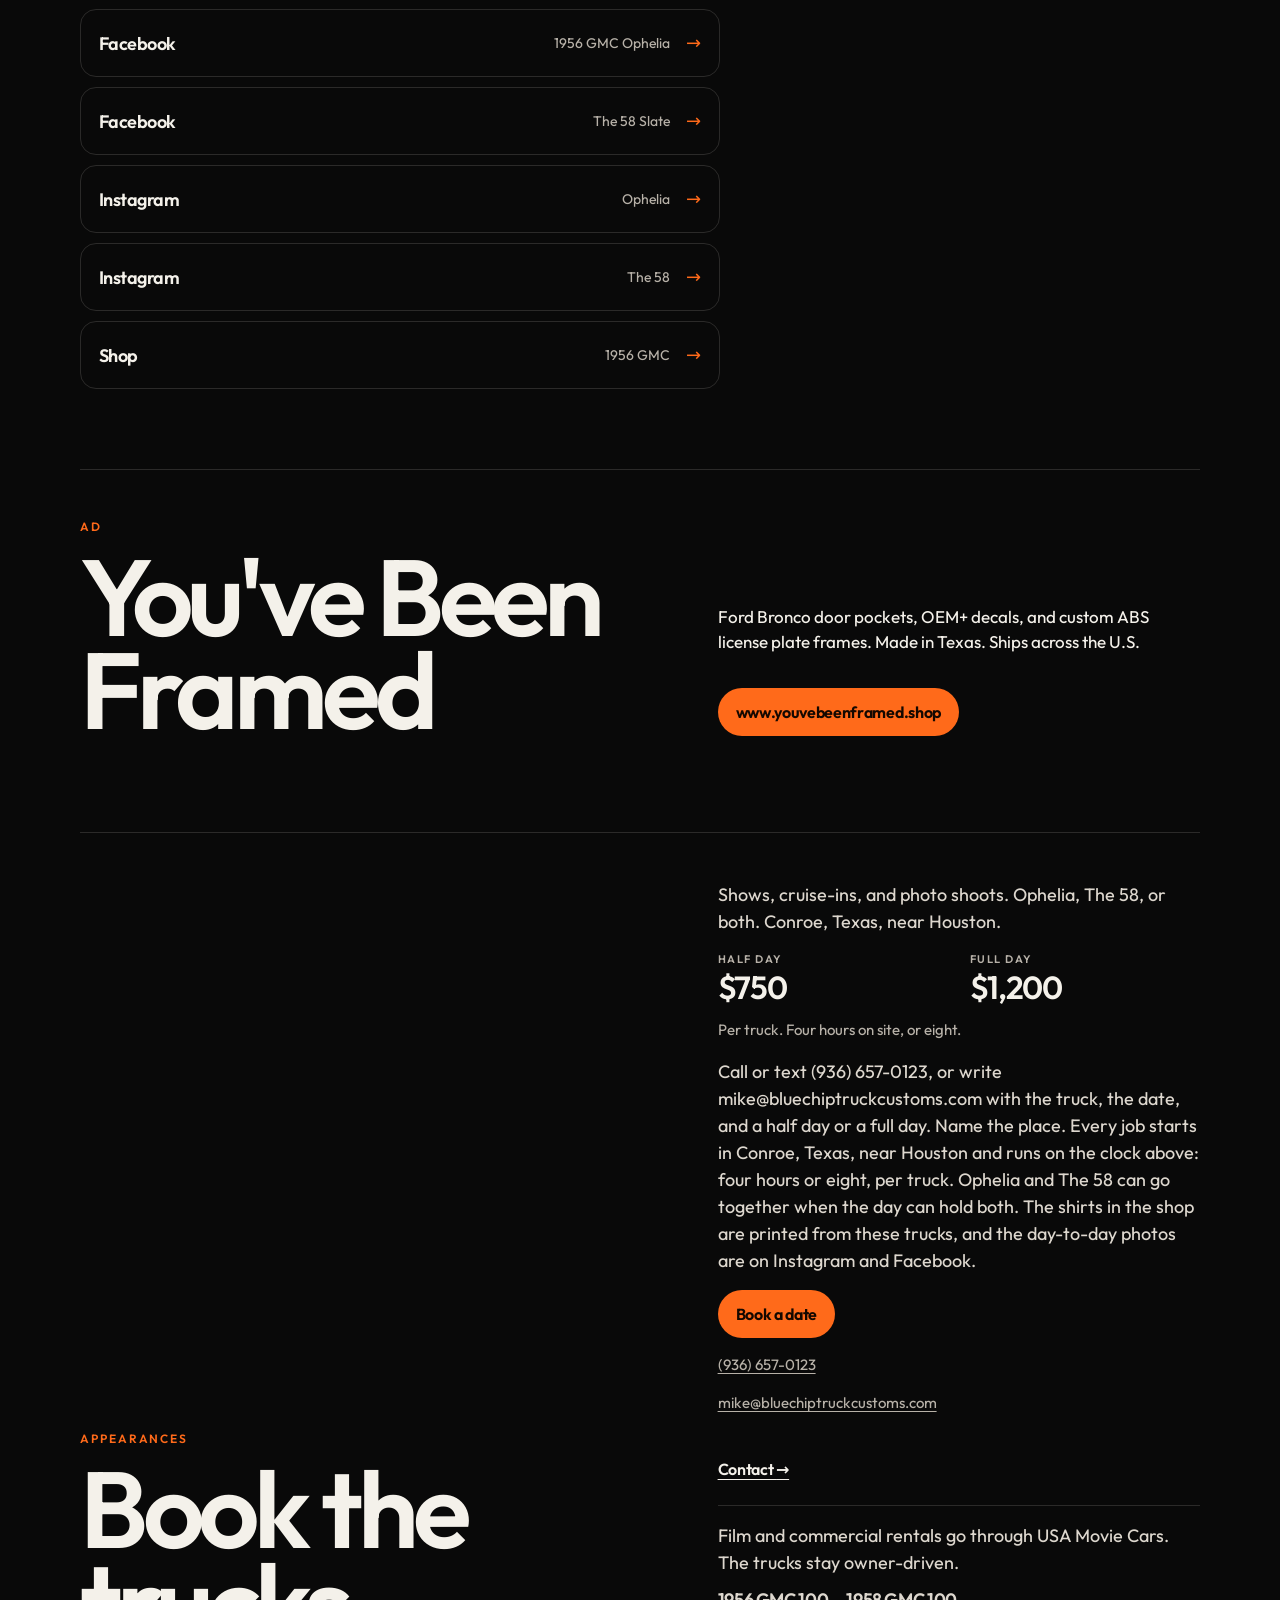
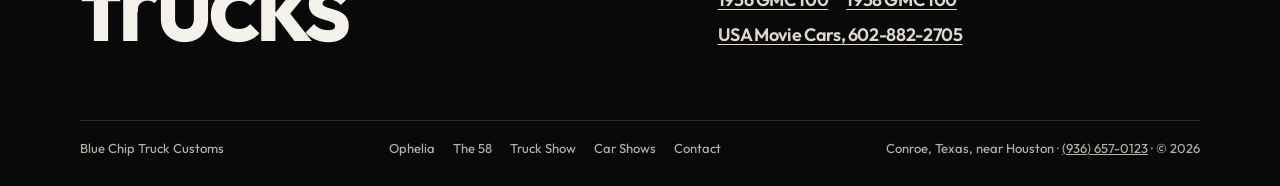
==== commit 681ef032: "Publish the 1955–59 GMC truck show winners. The page names the first-place trucks that already have " ====
--- a/index.html
+++ b/index.html
@@ -57,6 +57,7 @@
     <a href="/58/">The 58</a>
     <a href="#gear">Gear</a>
     <a href="#follow">Follow</a>
+    <a href="/gmc-truck-show/">Truck Show</a>
     <a href="/shows/">Car Shows</a>
     <a href="/contact/">Contact</a>
     <a class="nav-book" href="#book">Book</a>
@@ -282,6 +283,7 @@
     <nav class="footer-links" aria-label="Pages">
       <a href="/ophelia/">Ophelia</a>
       <a href="/58/">The 58</a>
+      <a href="/gmc-truck-show/">Truck Show</a>
       <a href="/shows/">Car Shows</a>
       <a href="/contact/">Contact</a>
     </nav>
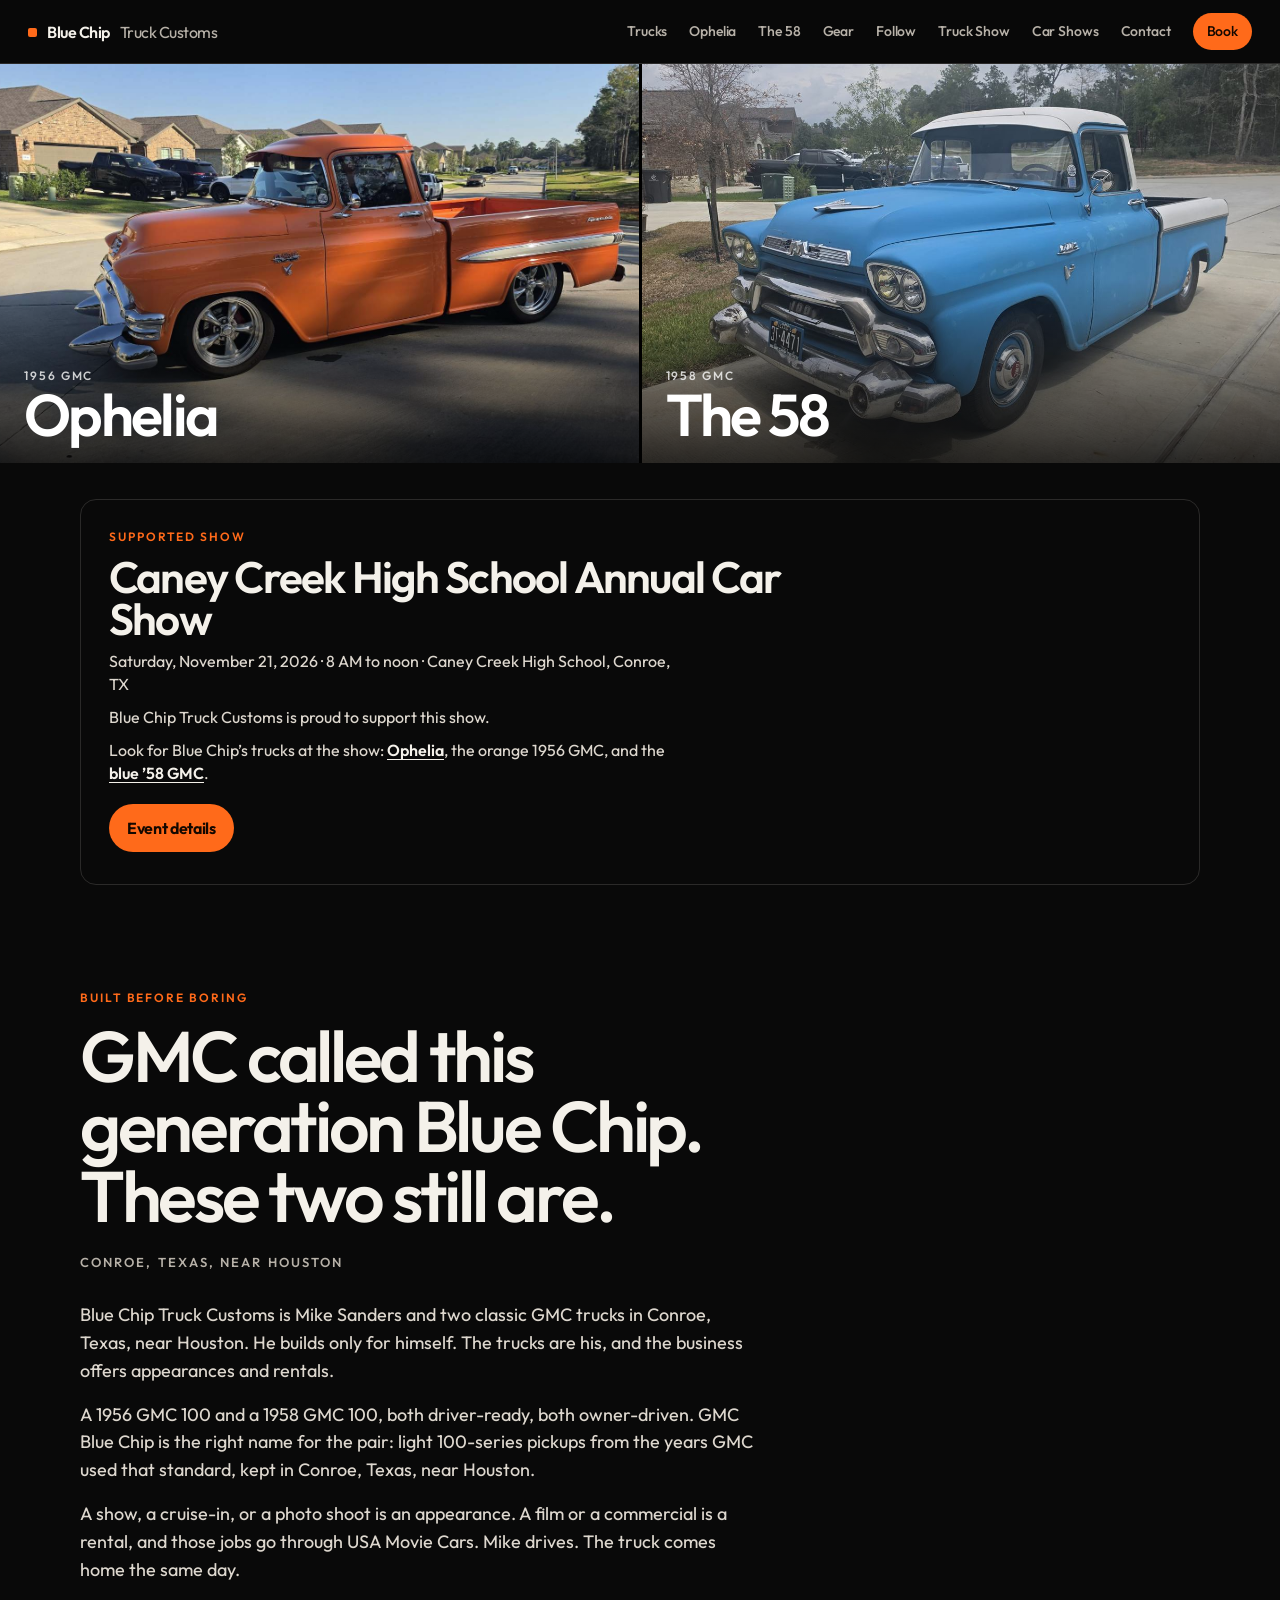
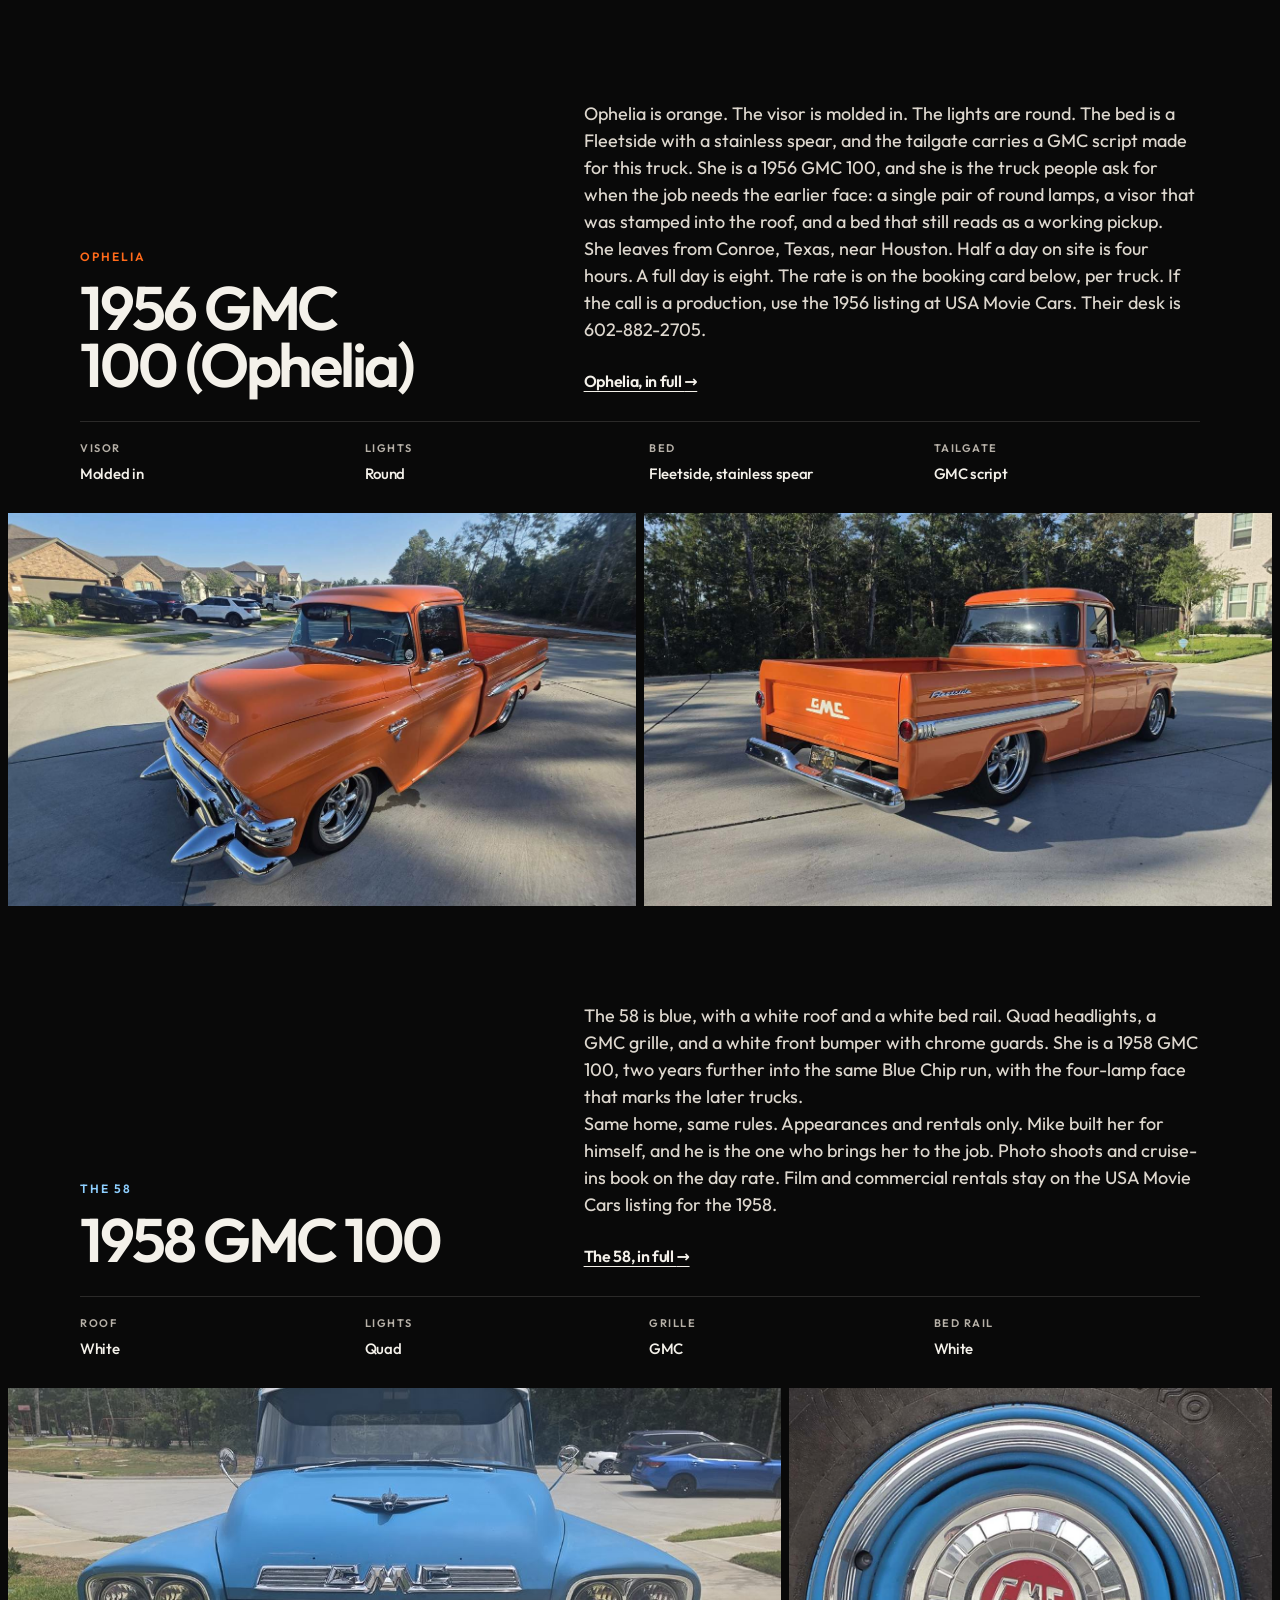
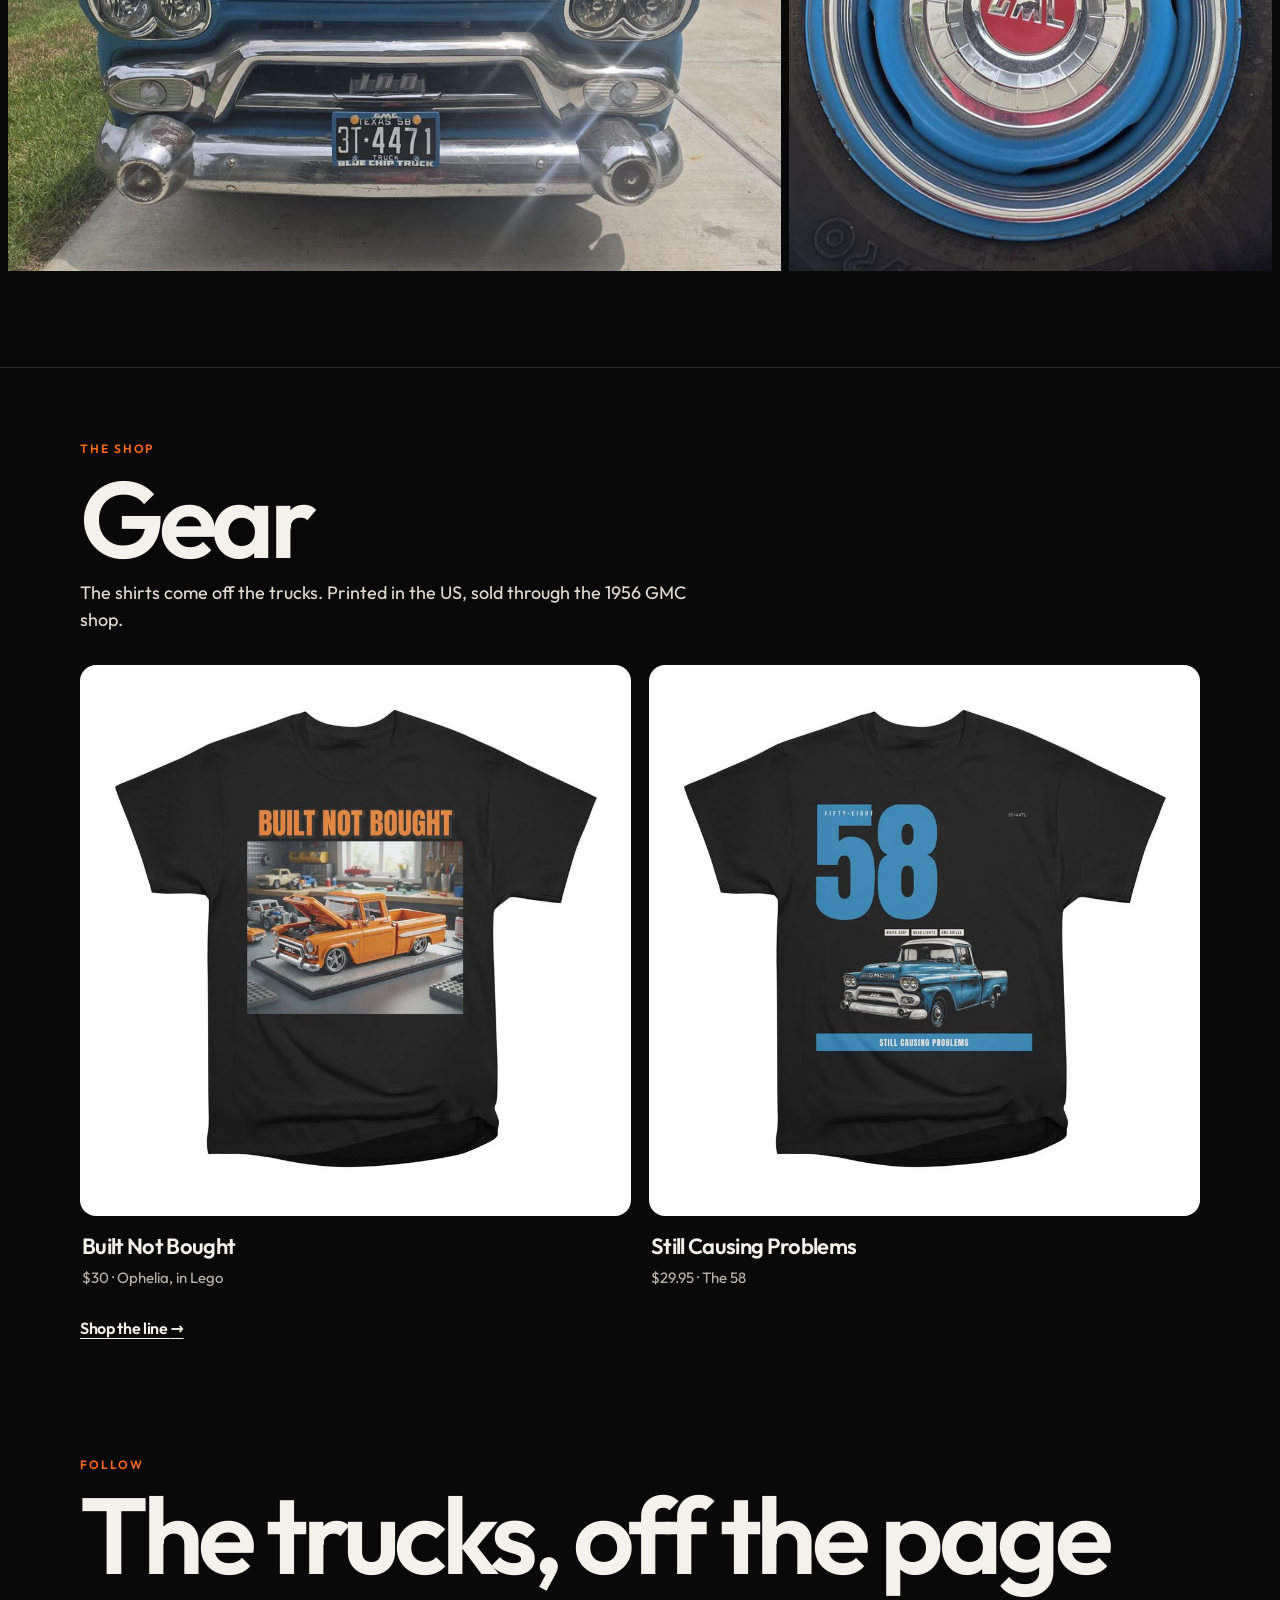
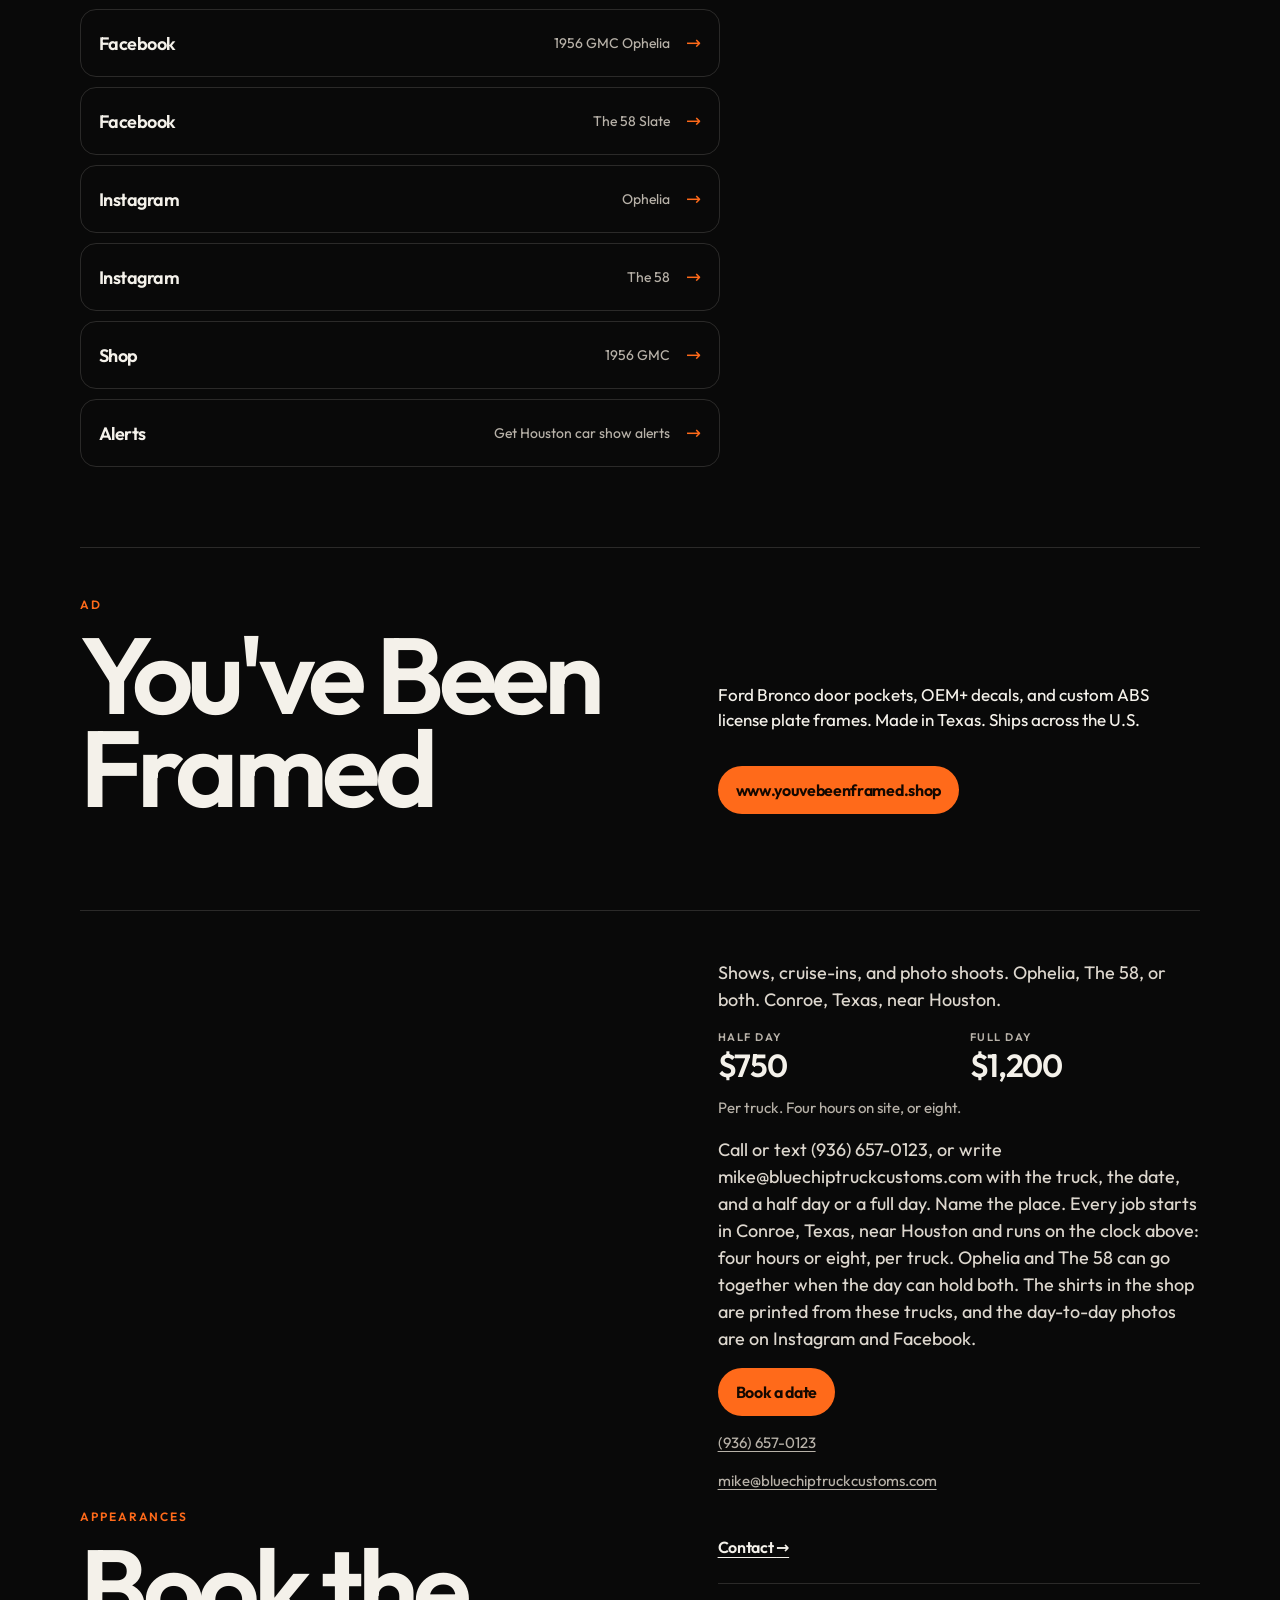
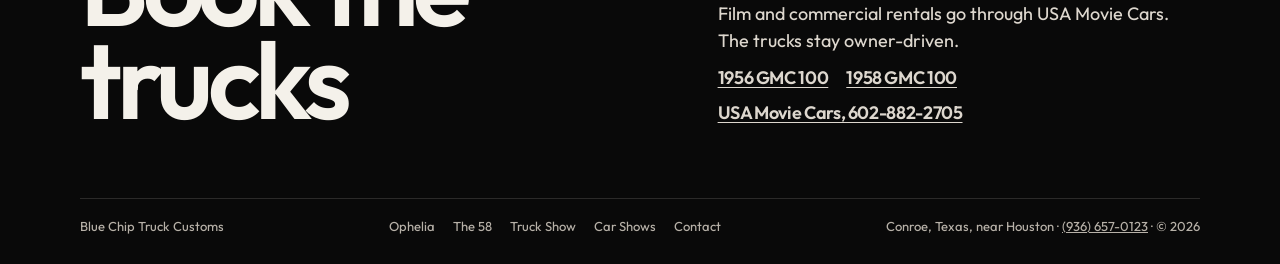
==== commit 5b82f7ba: "Put each winner photo beside its design, and add the car show alerts page. The winners page keeps th" ====
--- a/index.html
+++ b/index.html
@@ -229,6 +229,11 @@
           <span class="link-go" aria-hidden="true">&rarr;</span>
           <span class="sr">Opens in a new tab.</span>
         </a>
+        <a class="link-row" href="/alerts/">
+          <span class="link-name">Alerts</span>
+          <span class="link-meta">Get Houston car show alerts</span>
+          <span class="link-go" aria-hidden="true">&rarr;</span>
+        </a>
       </div>
     </div>
   </section>
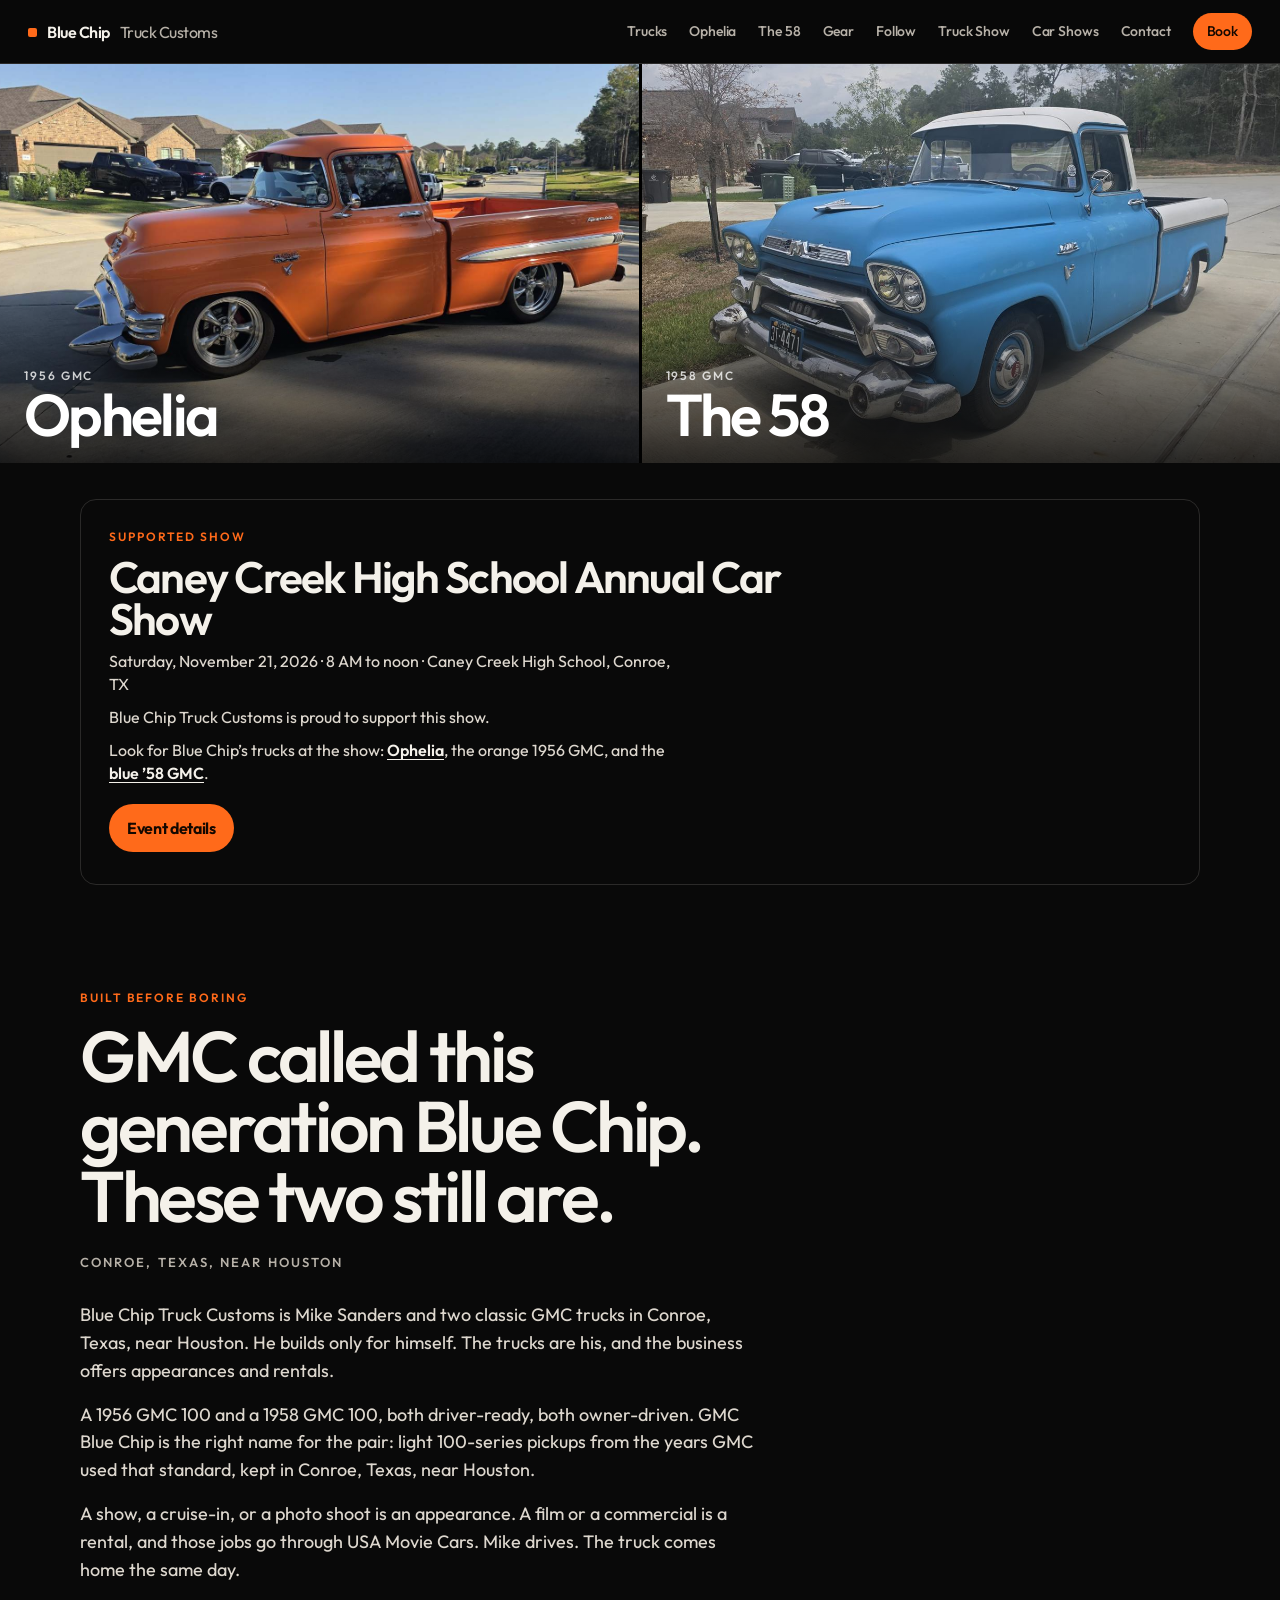
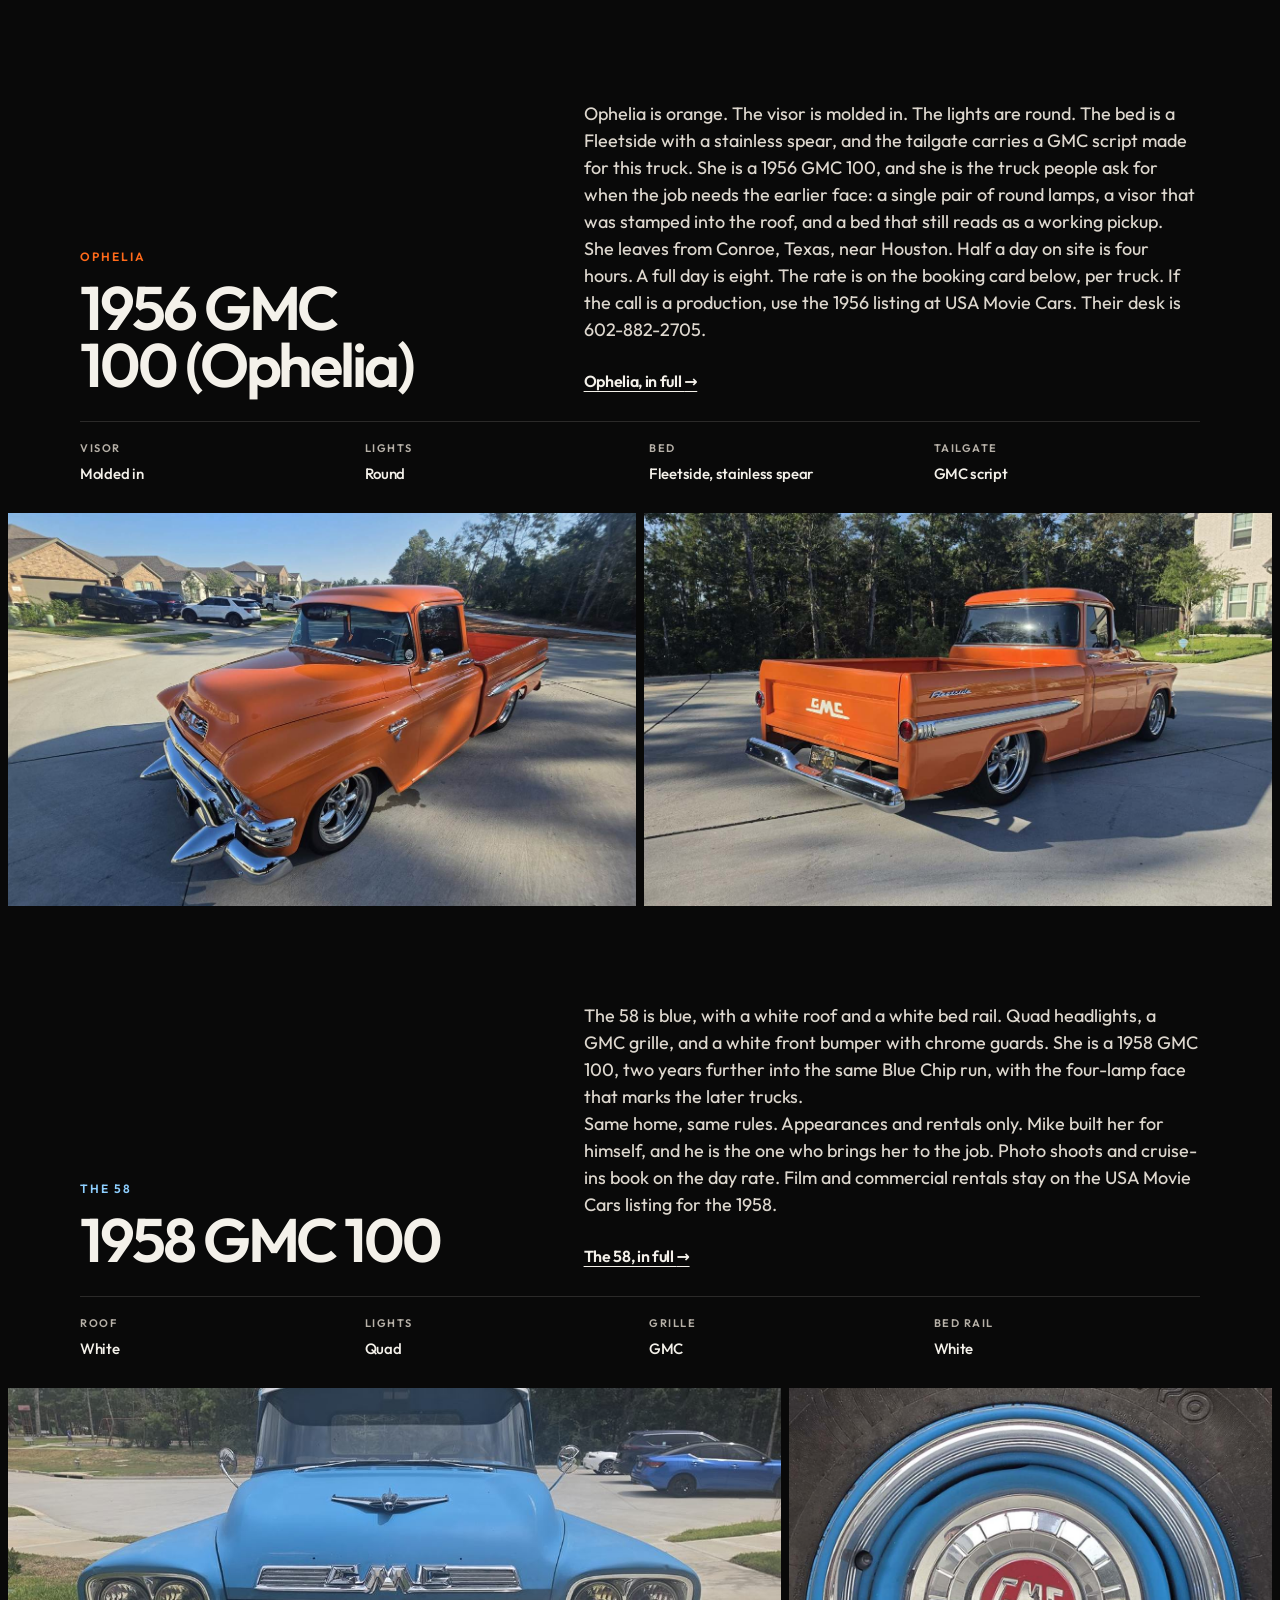
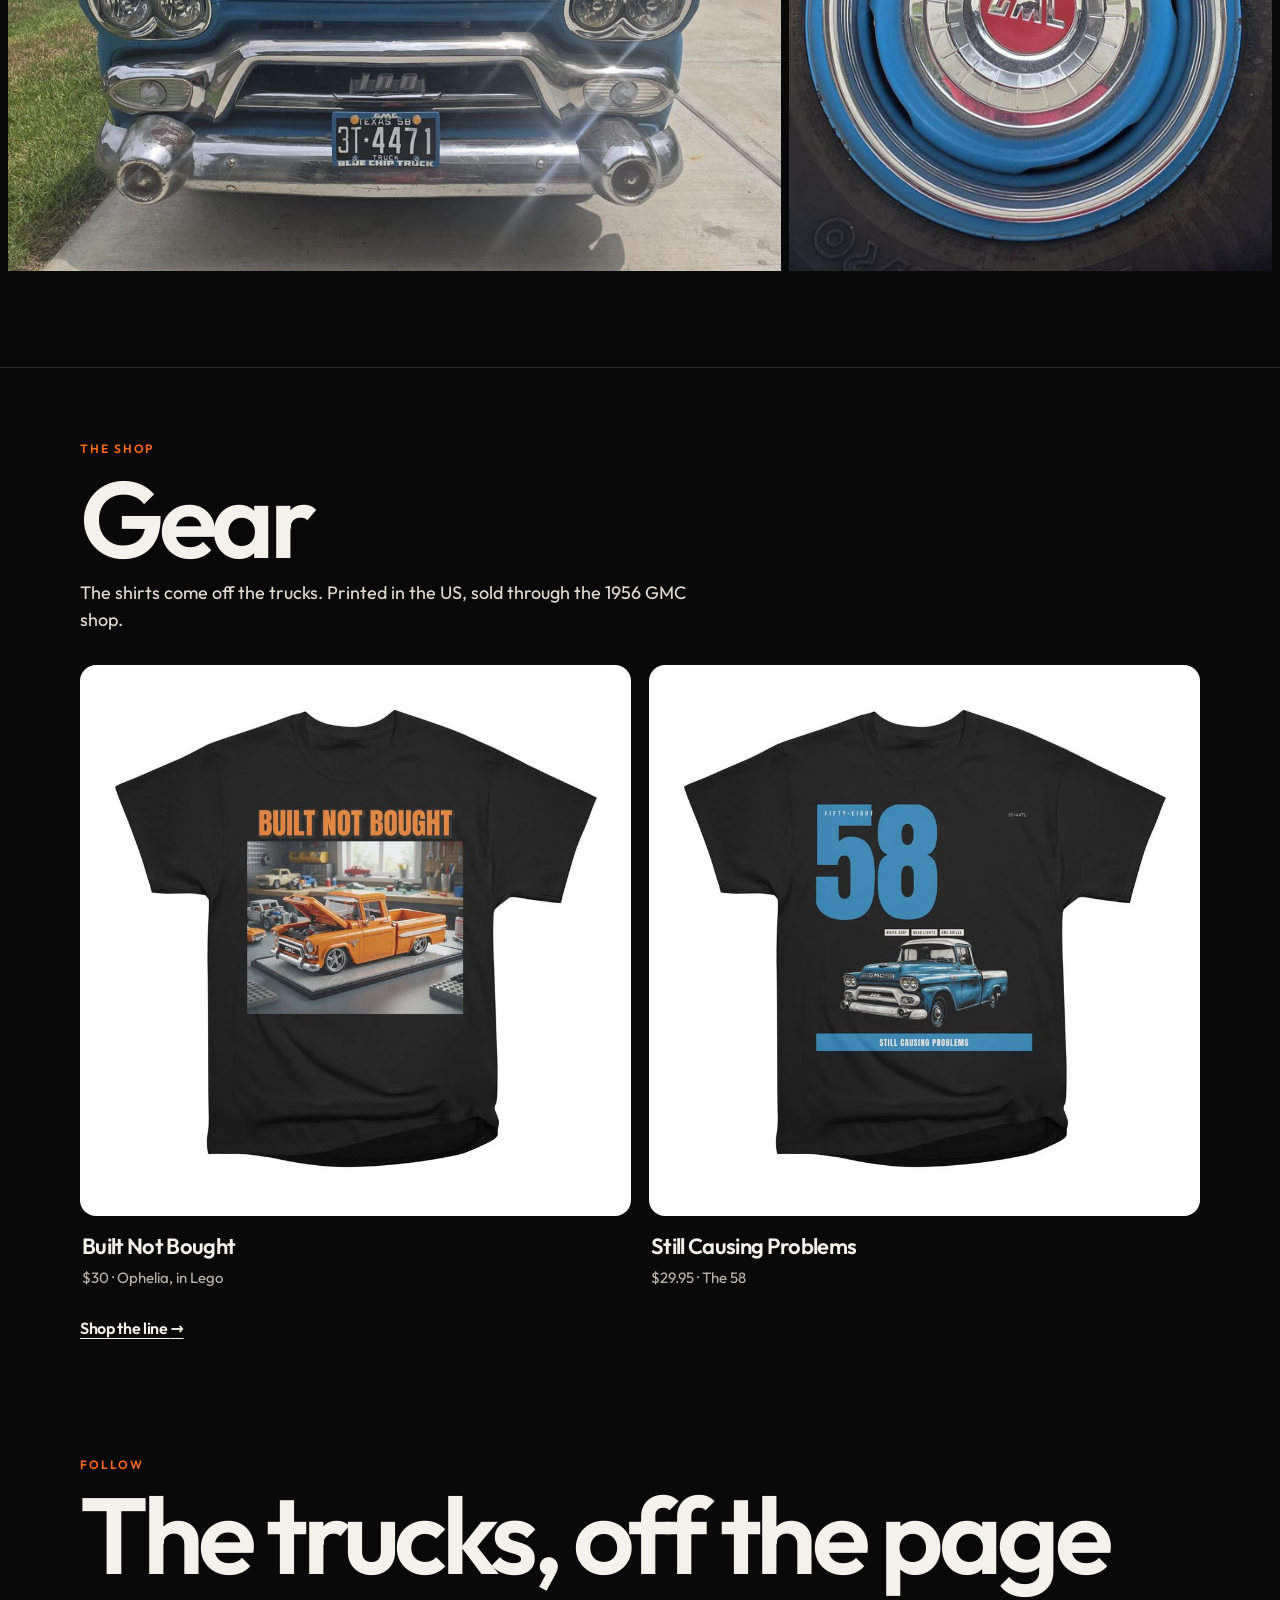
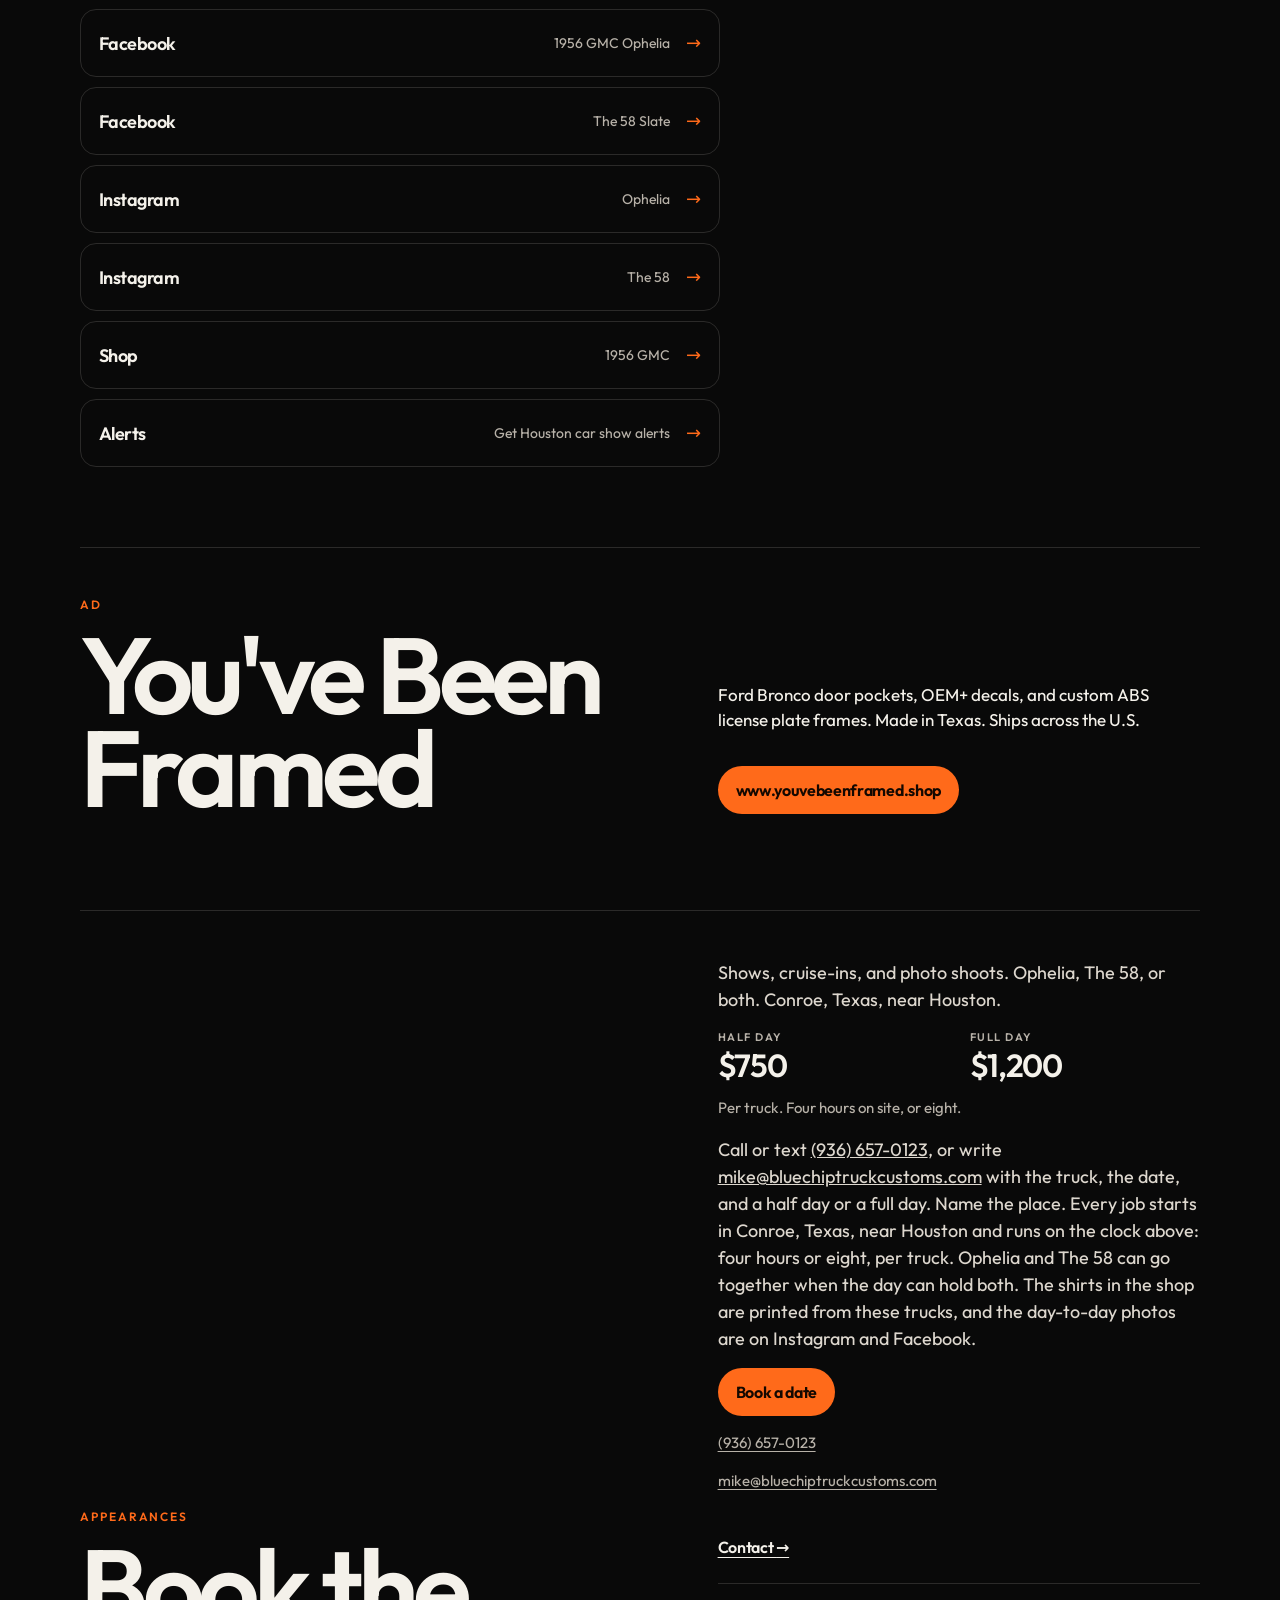
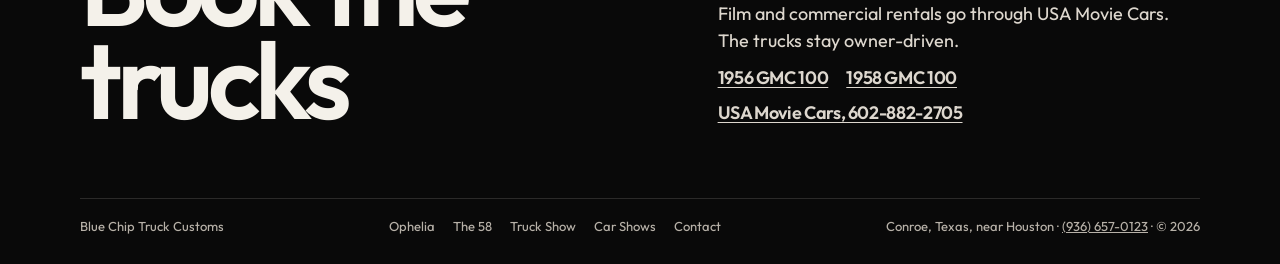
==== commit e8e3a206: "Open booking mail in the phone's own email app. Book a date and the address links were Gmail web lin" ====
--- a/index.html
+++ b/index.html
@@ -264,10 +264,10 @@
           <div><dt>Full day</dt><dd>$1,200</dd></div>
         </dl>
         <p class="rate-note">Per truck. Four hours on site, or eight.</p>
-        <p>Call or text (936) 657-0123, or write mike@bluechiptruckcustoms.com with the truck, the date, and a half day or a full day. Name the place. Every job starts in Conroe, Texas, near Houston and runs on the clock above: four hours or eight, per truck. Ophelia and The 58 can go together when the day can hold both. The shirts in the shop are printed from these trucks, and the day-to-day photos are on Instagram and Facebook.</p>
-        <a class="btn" href="https://mail.google.com/mail/?view=cm&amp;fs=1&amp;to=mike@bluechiptruckcustoms.com&amp;su=Book%20Ophelia%20or%20The%2058&amp;body=Truck%3A%0ADate%3A%0AHalf%20day%20(%24750)%20or%20full%20day%20(%241%2C200)%3A%0AWhere%3A%0A" target="_blank" rel="noopener">Book a date<span class="sr"> Opens Gmail to write Mike.</span></a>
+        <p>Call or text <a href="tel:+19366570123">(936) 657-0123</a>, or write <a href="mailto:mike@bluechiptruckcustoms.com?subject=Book%20Ophelia%20or%20The%2058">mike@bluechiptruckcustoms.com</a> with the truck, the date, and a half day or a full day. Name the place. Every job starts in Conroe, Texas, near Houston and runs on the clock above: four hours or eight, per truck. Ophelia and The 58 can go together when the day can hold both. The shirts in the shop are printed from these trucks, and the day-to-day photos are on Instagram and Facebook.</p>
+        <a class="btn" href="mailto:mike@bluechiptruckcustoms.com?subject=Book%20Ophelia%20or%20The%2058&amp;body=Truck%3A%0ADate%3A%0AHalf%20day%20(%24750)%20or%20full%20day%20(%241%2C200)%3A%0AWhere%3A%0A">Book a date<span class="sr"> Opens your email.</span></a>
         <a class="email" href="tel:+19366570123">(936) 657-0123</a>
-        <a class="email" href="https://mail.google.com/mail/?view=cm&amp;fs=1&amp;to=mike@bluechiptruckcustoms.com&amp;su=Book%20Ophelia%20or%20The%2058" target="_blank" rel="noopener">mike@bluechiptruckcustoms.com</a>
+        <a class="email" href="mailto:mike@bluechiptruckcustoms.com?subject=Book%20Ophelia%20or%20The%2058">mike@bluechiptruckcustoms.com</a>
         <a class="text-link" href="/contact/">Contact <span aria-hidden="true">&rarr;</span></a>
         <div class="film">
           <p>Film and commercial rentals go through USA Movie Cars. The trucks stay owner-driven.</p>
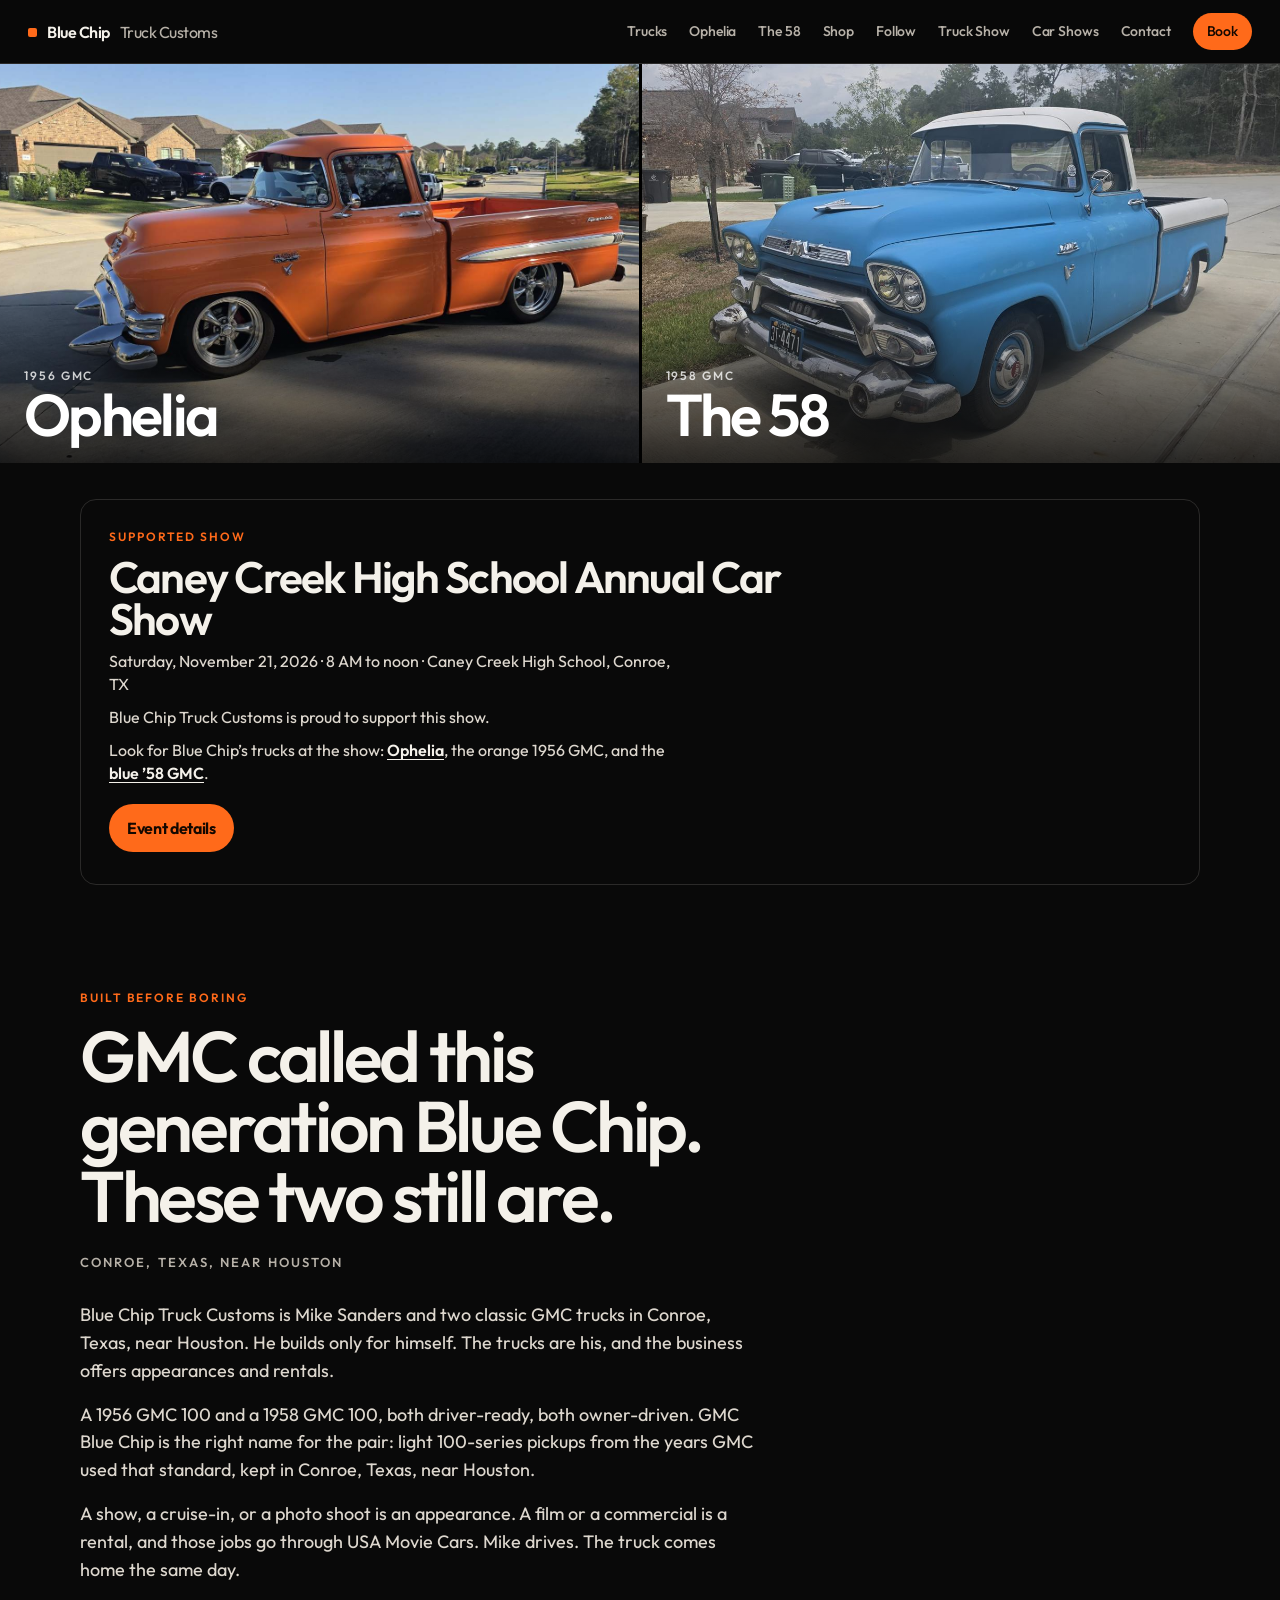
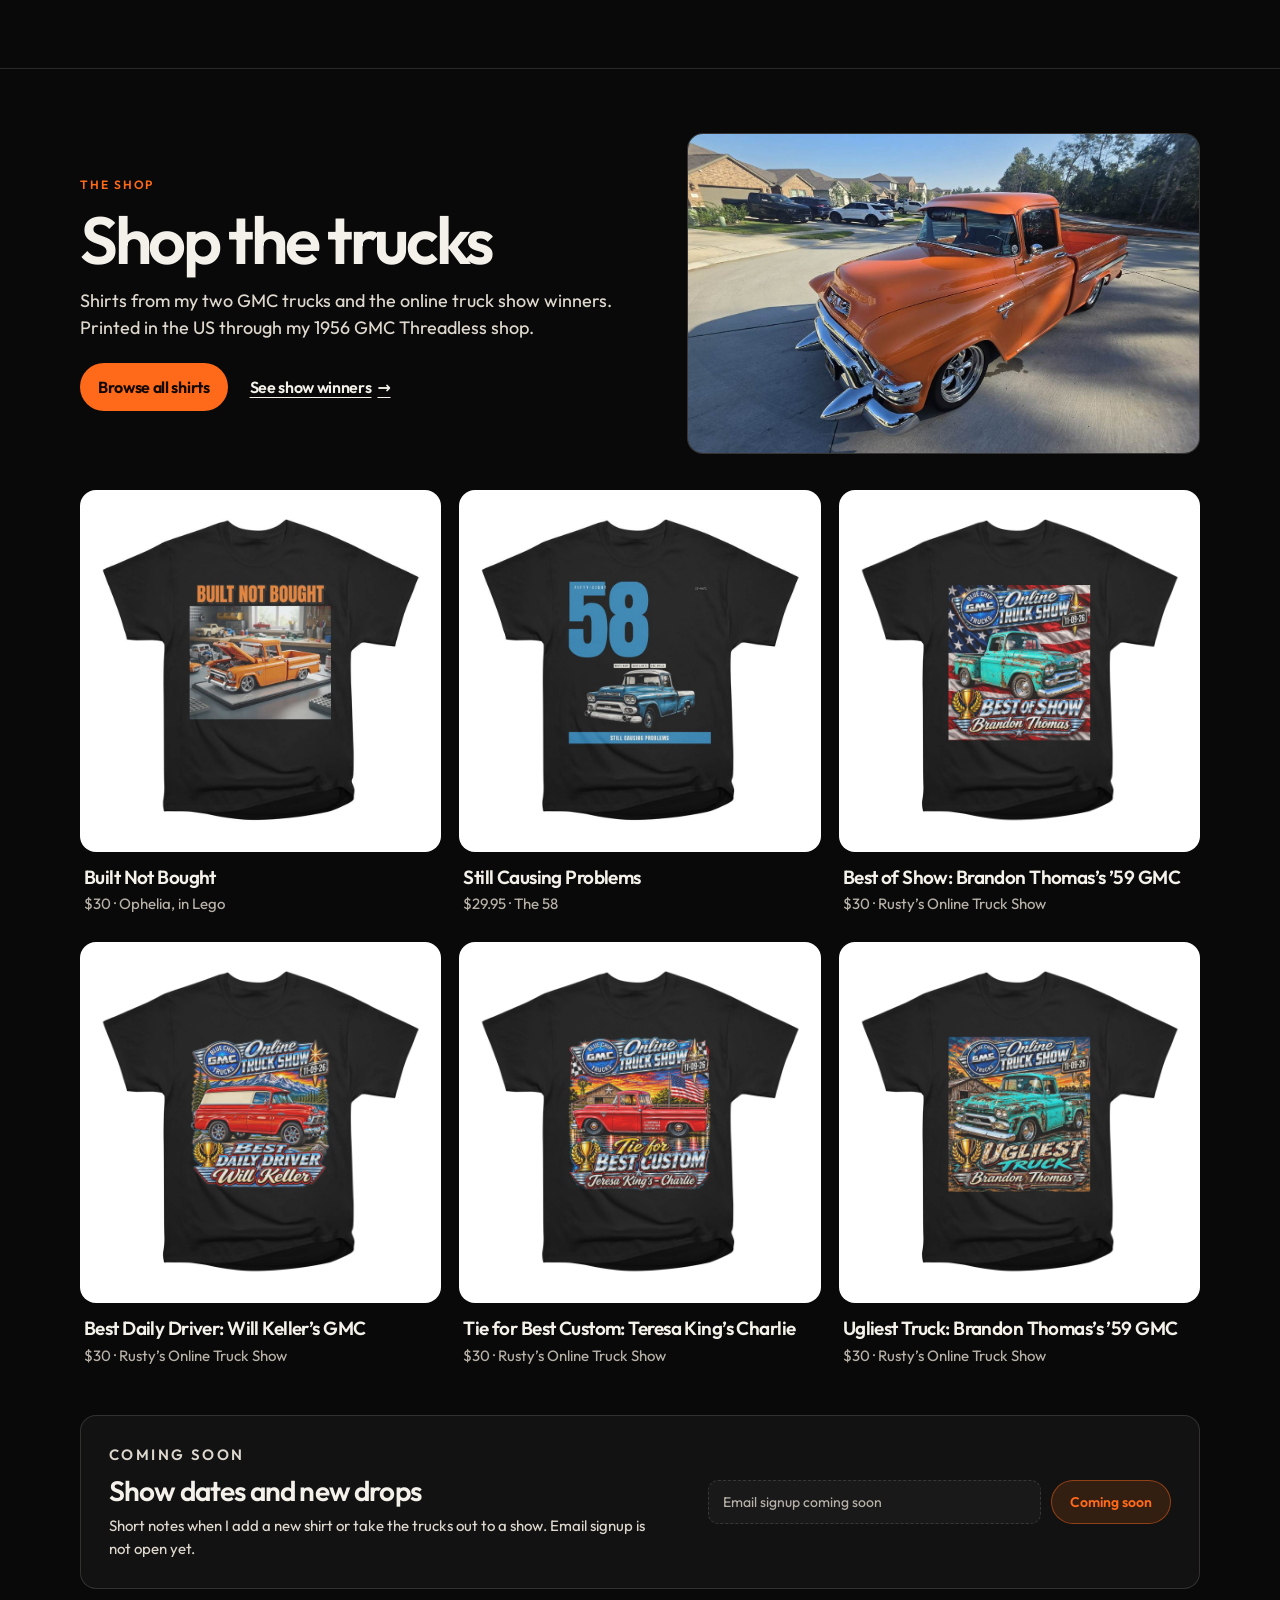
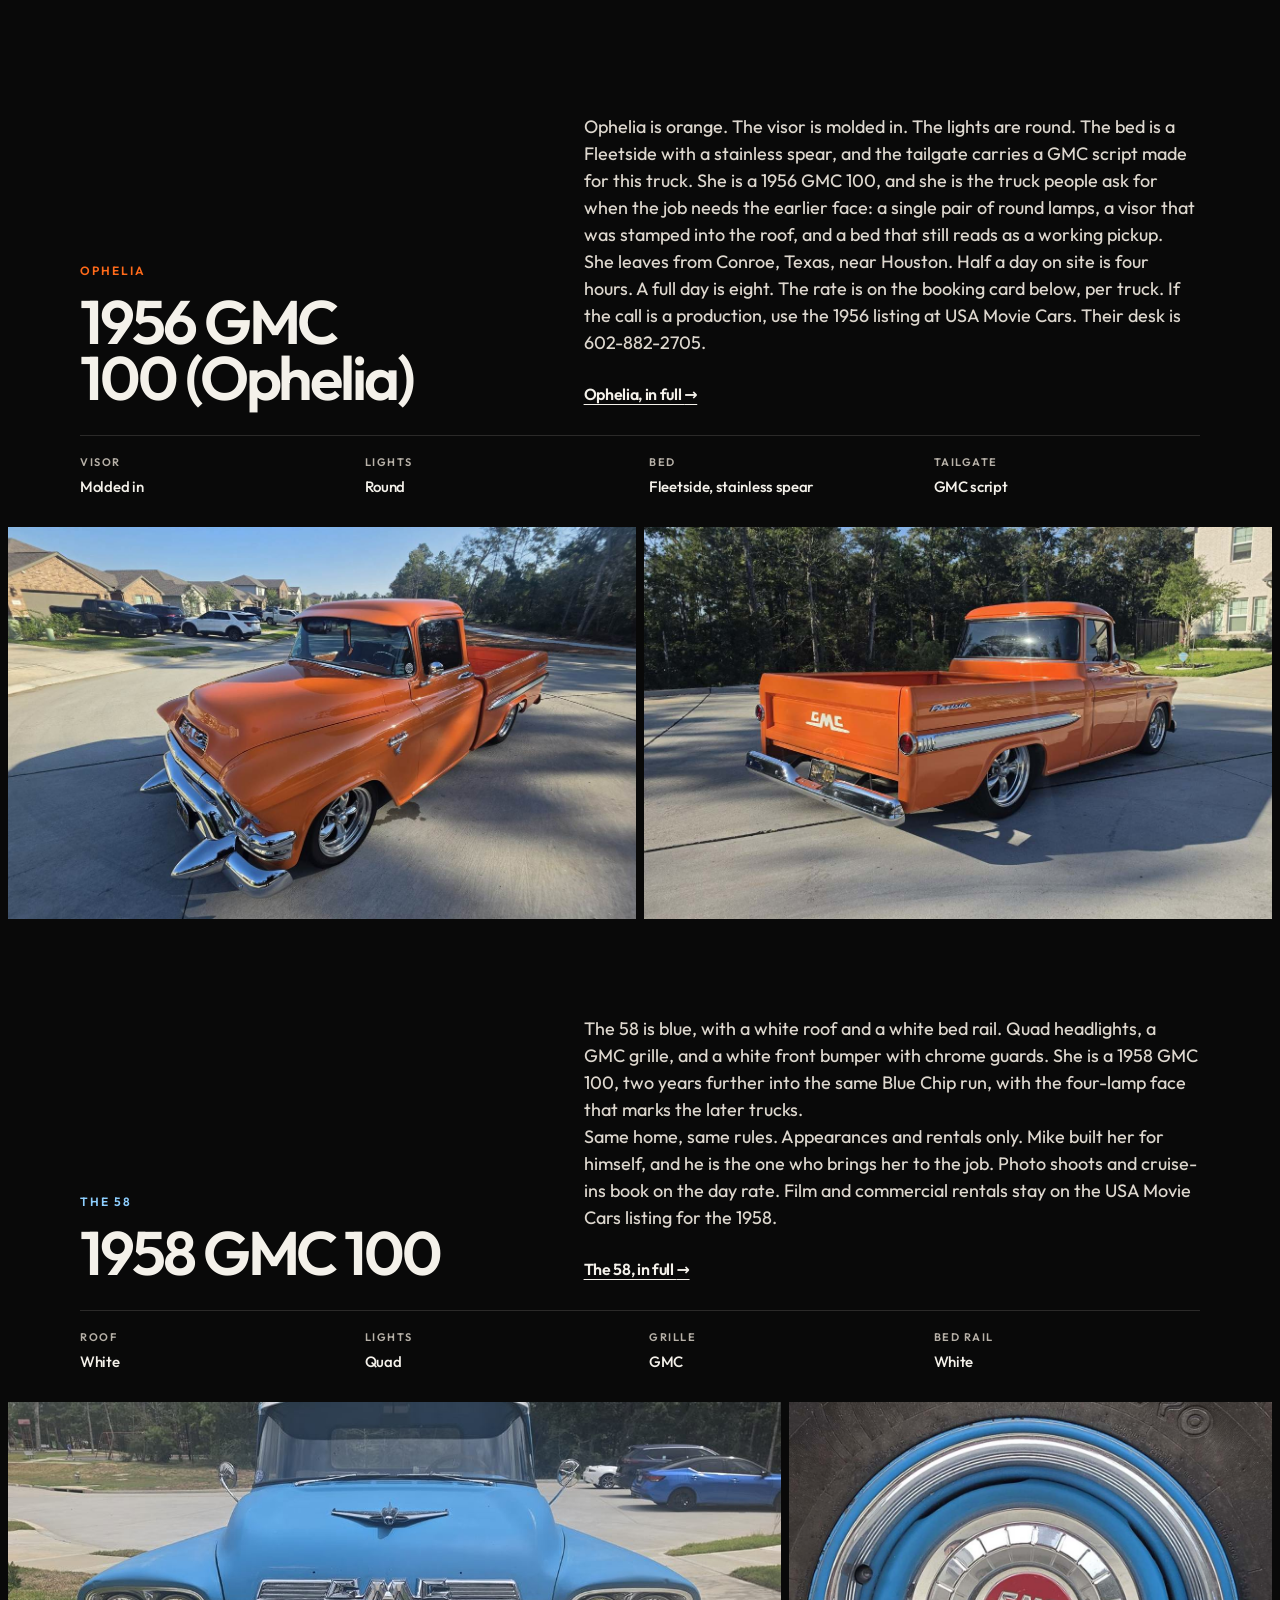
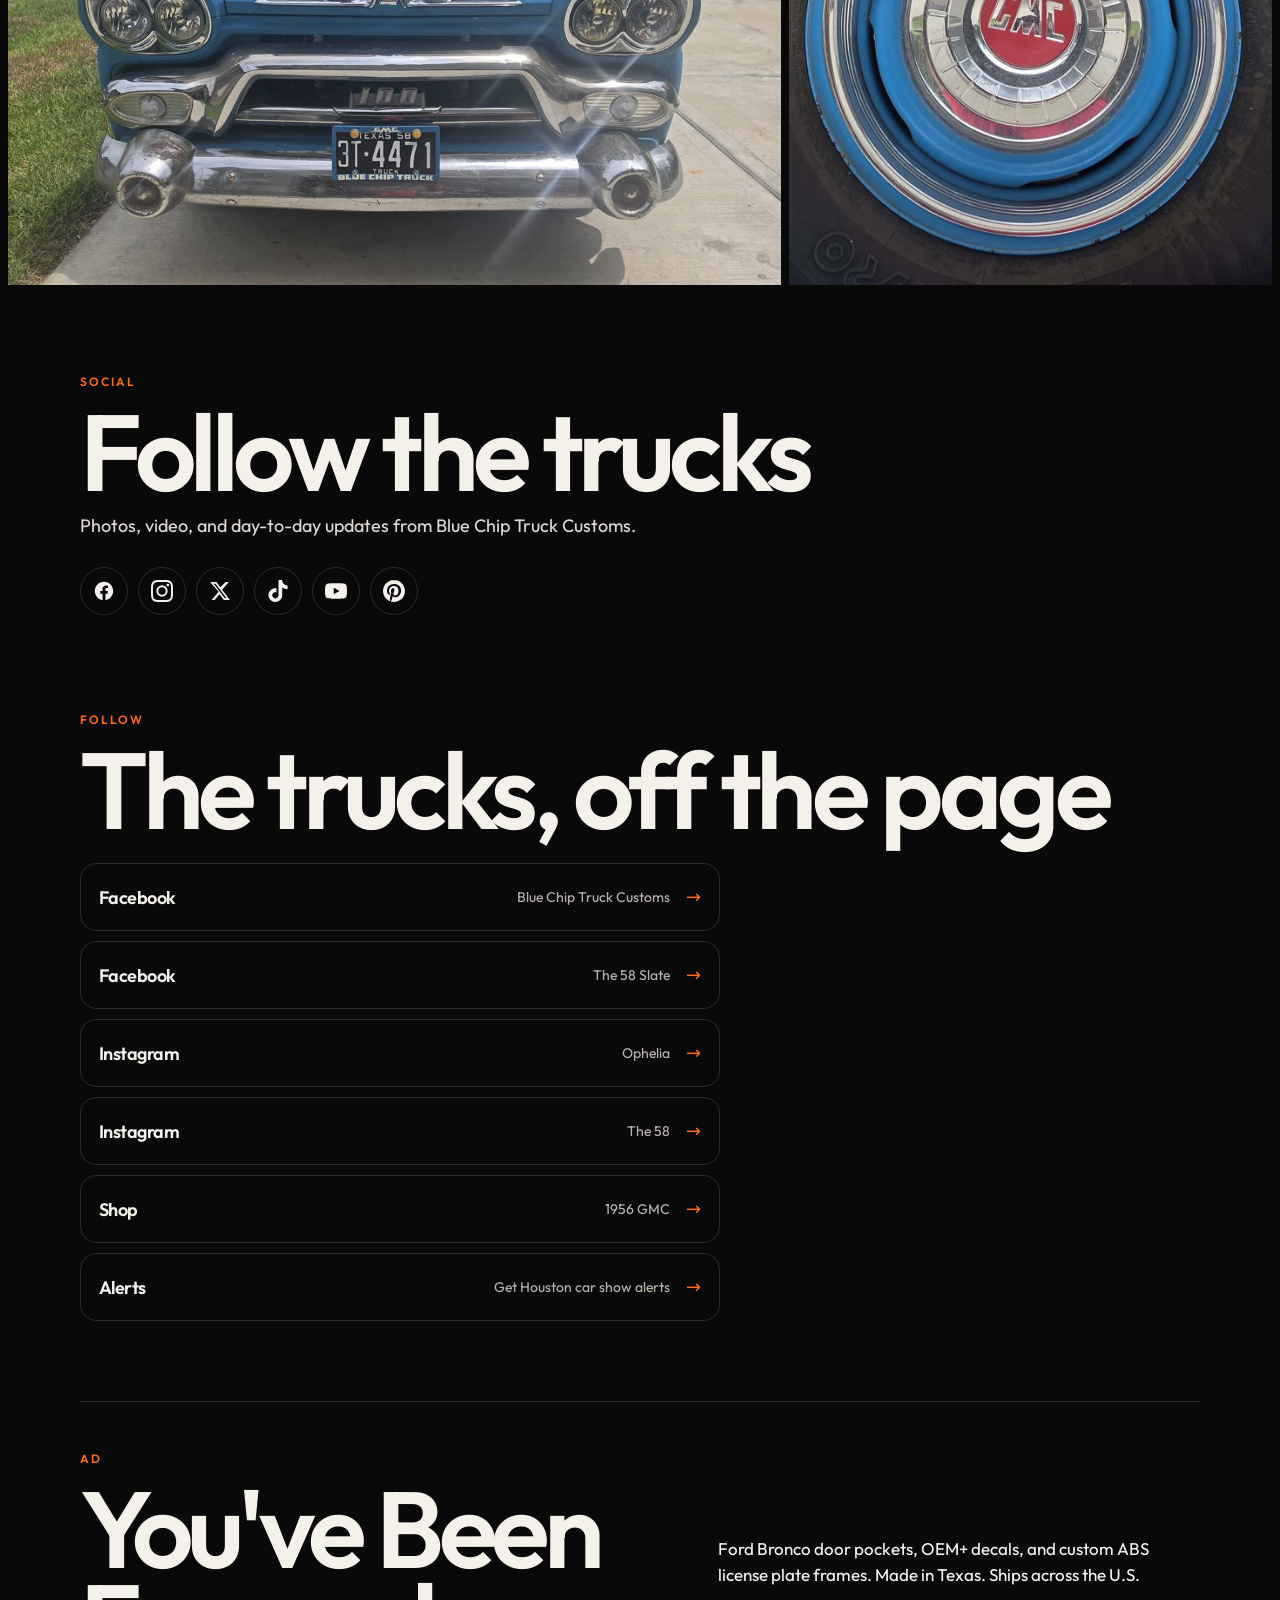
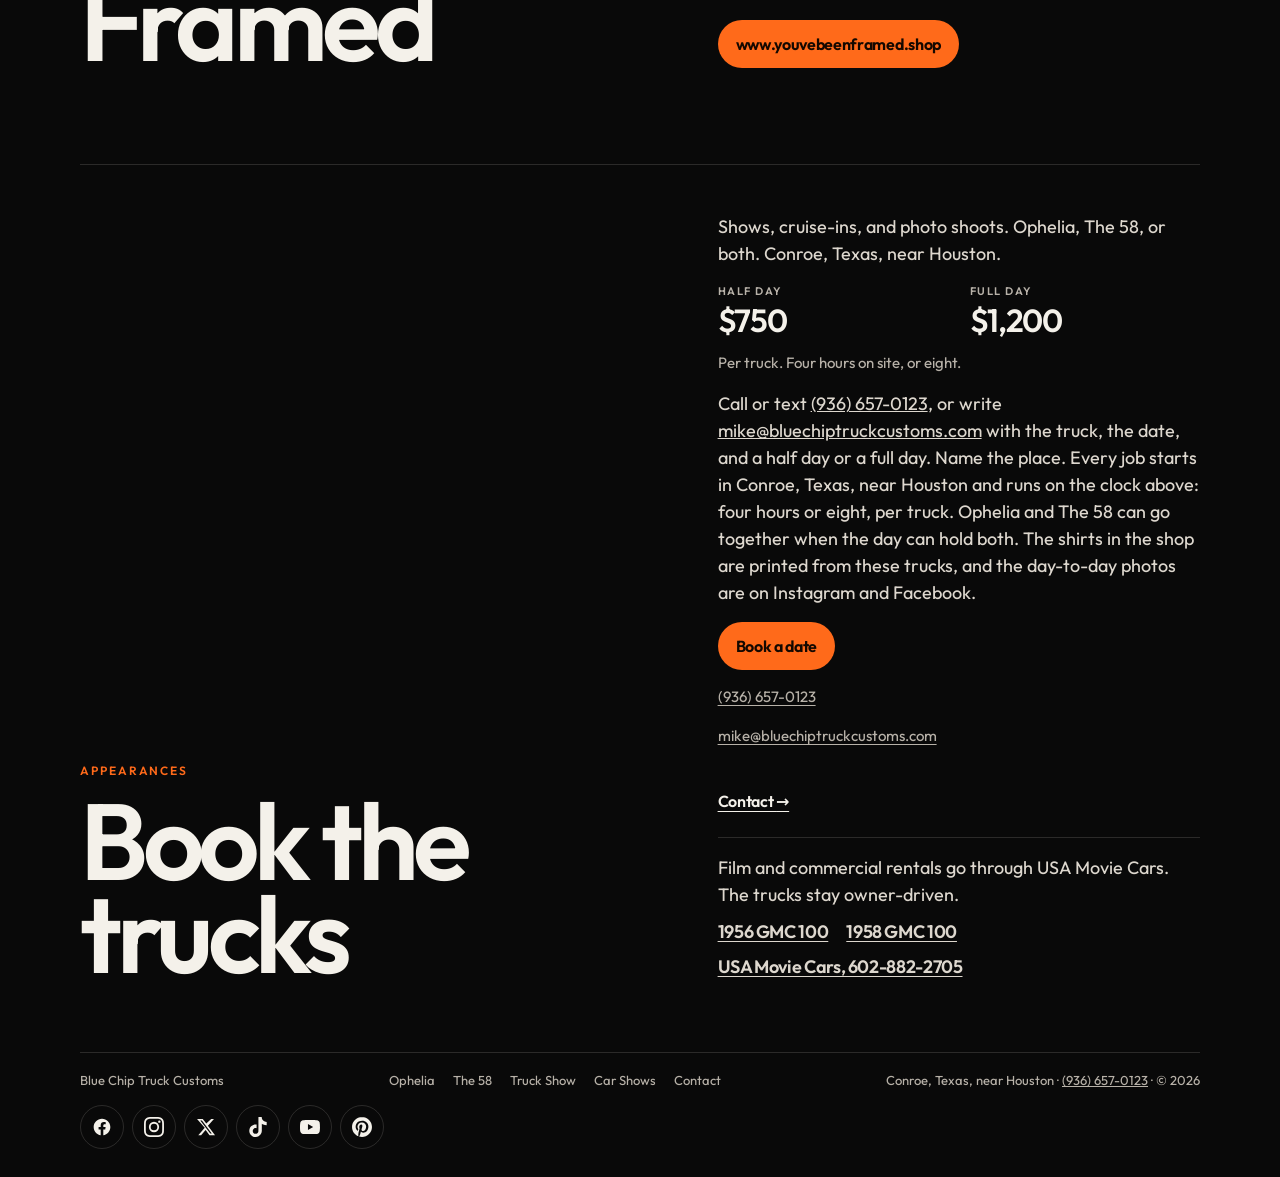
==== commit 057e176a: "Add the home Shop section and the social links. The shop pack also needs social.css from the social-" ====
--- a/index.html
+++ b/index.html
@@ -18,6 +18,9 @@
 <link rel="preload" href="fonts/Outfit-Variable.woff2" as="font" type="font/woff2" crossorigin>
 <link rel="stylesheet" href="styles.css">
 <link rel="stylesheet" href="events/home-event-banner.css">
+<link rel="stylesheet" href="social.css">
+<link rel="stylesheet" href="shop.css">
+
 <script type="application/ld+json">
 {
   "@context": "https://schema.org",
@@ -55,7 +58,7 @@
     <a href="#trucks">Trucks</a>
     <a href="/ophelia/">Ophelia</a>
     <a href="/58/">The 58</a>
-    <a href="#gear">Gear</a>
+    <a href="#shop">Shop</a>
     <a href="#follow">Follow</a>
     <a href="/gmc-truck-show/">Truck Show</a>
     <a href="/shows/">Car Shows</a>
@@ -113,6 +116,99 @@
     </div>
   </section>
 
+  <section class="shop" id="shop">
+    <div class="wrap">
+      <div class="shop-head">
+        <div class="shop-head-copy">
+          <p class="eyebrow">The shop</p>
+          <h2>Shop the trucks</h2>
+          <p class="lead">Shirts from my two GMC trucks and the online truck show winners. Printed in the US through my 1956 GMC Threadless shop.</p>
+          <div class="shop-actions">
+            <a class="btn" href="https://1956gmc.threadless.com/?ref=site" target="_blank" rel="noopener">Browse all shirts<span class="sr"> Opens in a new tab.</span></a>
+            <a class="text-link" href="/gmc-truck-show/">See show winners <span aria-hidden="true">&rarr;</span></a>
+          </div>
+        </div>
+        <figure class="shop-head-media">
+          <img src="images/ophelia-front.jpg" width="1440" height="811" alt="Orange 1956 GMC pickup Ophelia, front three-quarter angle on a sunny driveway" loading="lazy">
+        </figure>
+      </div>
+      <div class="cards shop-cards">
+        <a class="card" href="https://1956gmc.threadless.com/designs/built-not-bought-lego?ref=site" target="_blank" rel="noopener">
+          <span class="card-media">
+            <img src="images/gear-built.jpg" width="900" height="900" alt="Black t-shirt reading Built Not Bought, with an orange Lego-style 1956 GMC" loading="lazy">
+          </span>
+          <span class="card-copy">
+            <strong>Built Not Bought</strong>
+            <span>$30 &middot; Ophelia, in Lego</span>
+          </span>
+          <span class="sr">Opens in a new tab.</span>
+        </a>
+        <a class="card" href="https://1956gmc.threadless.com/designs/fifty-eight-still-causing-problems?ref=site" target="_blank" rel="noopener">
+          <span class="card-media">
+            <img src="images/gear-fifty.jpg" width="900" height="900" alt="Black t-shirt with a giant 58, the blue 1958 GMC, and the line Still Causing Problems" loading="lazy">
+          </span>
+          <span class="card-copy">
+            <strong>Still Causing Problems</strong>
+            <span>$29.95 &middot; The 58</span>
+          </span>
+          <span class="sr">Opens in a new tab.</span>
+        </a>
+        <a class="card" href="https://1956gmc.threadless.com/designs/rustys-online-truck-show-best-of-show-brandon-thomass-59-gmc?ref=site" target="_blank" rel="noopener">
+          <span class="card-media">
+            <img src="images/shop/best-of-show-brandon-thomas-59-gmc.webp" width="1600" height="1600" alt="Black t-shirt with Brandon Thomas's turquoise patina 1959 GMC and Best of Show Blue Chip GMC Trucks Online Truck Show artwork" loading="lazy">
+          </span>
+          <span class="card-copy">
+            <strong>Best of Show: Brandon Thomas&rsquo;s &rsquo;59 GMC</strong>
+            <span>$30 &middot; Rusty&rsquo;s Online Truck Show</span>
+          </span>
+          <span class="sr">Opens in a new tab.</span>
+        </a>
+        <a class="card" href="https://1956gmc.threadless.com/designs/rustys-online-truck-show-best-daily-driver-will-kellers-gmc?ref=site" target="_blank" rel="noopener">
+          <span class="card-media">
+            <img src="images/shop/best-daily-driver-will-keller-gmc.webp" width="1600" height="1600" alt="Black t-shirt with Will Keller's red and cream 1957 GMC panel truck and Best Daily Driver Online Truck Show artwork" loading="lazy">
+          </span>
+          <span class="card-copy">
+            <strong>Best Daily Driver: Will Keller&rsquo;s GMC</strong>
+            <span>$30 &middot; Rusty&rsquo;s Online Truck Show</span>
+          </span>
+          <span class="sr">Opens in a new tab.</span>
+        </a>
+        <a class="card" href="https://1956gmc.threadless.com/designs/rustys-online-truck-show-tie-for-best-custom-teresa-kings-charlie?ref=site" target="_blank" rel="noopener">
+          <span class="card-media">
+            <img src="images/shop/best-custom-teresa-king-charlie.webp" width="1600" height="1600" alt="Black t-shirt with Teresa King's red 1958 GMC pickup Charlie and Tie for Best Custom Online Truck Show artwork" loading="lazy">
+          </span>
+          <span class="card-copy">
+            <strong>Tie for Best Custom: Teresa King&rsquo;s Charlie</strong>
+            <span>$30 &middot; Rusty&rsquo;s Online Truck Show</span>
+          </span>
+          <span class="sr">Opens in a new tab.</span>
+        </a>
+        <a class="card" href="https://1956gmc.threadless.com/designs/rustys-online-truck-show-ugliest-truck-brandon-thomass-59-gmc?ref=site" target="_blank" rel="noopener">
+          <span class="card-media">
+            <img src="images/shop/ugliest-truck-brandon-thomas-59-gmc.webp" width="1600" height="1600" alt="Black t-shirt with Brandon Thomas's weathered turquoise 1959 GMC and Ugliest Truck Online Truck Show artwork" loading="lazy">
+          </span>
+          <span class="card-copy">
+            <strong>Ugliest Truck: Brandon Thomas&rsquo;s &rsquo;59 GMC</strong>
+            <span>$30 &middot; Rusty&rsquo;s Online Truck Show</span>
+          </span>
+          <span class="sr">Opens in a new tab.</span>
+        </a>
+      </div>
+      <!-- Email signup placeholder: DESIGN ONLY. Pending Mike's approval of the email provider and the CAN-SPAM basics (physical mailing address, unsubscribe, sender ID). Do not add a form action, script, or data collection until approved. -->
+      <div class="shop-signup" id="drops" role="region" aria-labelledby="drops-heading">
+        <div class="shop-signup-copy">
+          <p class="eyebrow">Coming soon</p>
+          <h3 id="drops-heading">Show dates and new drops</h3>
+          <p>Short notes when I add a new shirt or take the trucks out to a show. Email signup is not open yet.</p>
+        </div>
+        <div class="shop-signup-preview" aria-hidden="true">
+          <span class="shop-signup-field">Email signup coming soon</span>
+          <span class="shop-signup-btn">Coming soon</span>
+        </div>
+      </div>
+    </div>
+  </section>
+
   <section id="trucks">
     <article class="chapter" id="ophelia">
       <div class="wrap chapter-head">
@@ -163,34 +259,31 @@
     </article>
   </section>
 
-  <section class="gear" id="gear">
+  <section class="follow-trucks" id="follow-the-trucks">
     <div class="wrap">
-      <p class="eyebrow">The shop</p>
-      <h2>Gear</h2>
-      <p class="lead">The shirts come off the trucks. Printed in the US, sold through the 1956 GMC shop.</p>
-      <div class="cards">
-        <a class="card" href="https://1956gmc.threadless.com/designs/built-not-bought-lego" target="_blank" rel="noopener">
-          <span class="card-media">
-            <img src="images/gear-built.jpg" width="900" height="900" alt="Black t-shirt reading Built Not Bought, with an orange Lego-style 1956 GMC" loading="lazy">
-          </span>
-          <span class="card-copy">
-            <strong>Built Not Bought</strong>
-            <span>$30 &middot; Ophelia, in Lego</span>
-          </span>
-          <span class="sr">Opens in a new tab.</span>
-        </a>
-        <a class="card" href="https://1956gmc.threadless.com/designs/fifty-eight-still-causing-problems" target="_blank" rel="noopener">
-          <span class="card-media">
-            <img src="images/gear-fifty.jpg" width="900" height="900" alt="Black t-shirt with a giant 58, the blue 1958 GMC, and the line Still Causing Problems" loading="lazy">
-          </span>
-          <span class="card-copy">
-            <strong>Still Causing Problems</strong>
-            <span>$29.95 &middot; The 58</span>
-          </span>
-          <span class="sr">Opens in a new tab.</span>
-        </a>
-      </div>
-      <a class="text-link" href="https://1956gmc.threadless.com/" target="_blank" rel="noopener">Shop the line <span aria-hidden="true">&rarr;</span><span class="sr"> Opens in a new tab.</span></a>
+      <p class="eyebrow">Social</p>
+      <h2>Follow the trucks</h2>
+      <p class="lead">Photos, video, and day-to-day updates from Blue Chip Truck Customs.</p>
+      <nav class="social-links social-links--section" aria-label="Blue Chip on social media">
+        <a href="https://www.facebook.com/BlueChipTruckCo" target="_blank" rel="noopener" aria-label="Blue Chip on Facebook">
+          <svg viewBox="0 0 24 24" aria-hidden="true" focusable="false"><path d="M22 12.07C22 6.5 17.52 2 12 2S2 6.5 2 12.07C2 17.1 5.66 21.24 10.44 22v-7.01H7.9v-2.92h2.54V9.84c0-2.5 1.49-3.89 3.77-3.89 1.09 0 2.24.2 2.24.2v2.46h-1.26c-1.24 0-1.63.77-1.63 1.56v1.88h2.78l-.44 2.92h-2.34V22C18.34 21.24 22 17.1 22 12.07z"/></svg>
+        </a>
+        <a href="https://www.instagram.com/bluechiptruckco" target="_blank" rel="noopener" aria-label="Blue Chip on Instagram">
+          <svg viewBox="0 0 24 24" aria-hidden="true" focusable="false"><path d="M12 2.16c3.2 0 3.58.01 4.85.07 1.17.05 1.8.25 2.23.41.56.22.96.48 1.38.9.42.42.68.82.9 1.38.16.42.36 1.06.41 2.23.06 1.27.07 1.65.07 4.85s-.01 3.58-.07 4.85c-.05 1.17-.25 1.8-.41 2.23-.22.56-.48.96-.9 1.38-.42.42-.82.68-1.38.9-.42.16-1.06.36-2.23.41-1.27.06-1.65.07-4.85.07s-3.58-.01-4.85-.07c-1.17-.05-1.8-.25-2.23-.42-.56-.22-.96-.48-1.38-.9-.42-.42-.68-.82-.9-1.38-.16-.42-.36-1.06-.42-2.23-.05-1.26-.07-1.65-.07-4.85s.02-3.58.07-4.85c.06-1.17.26-1.8.42-2.23.22-.57.48-.96.9-1.38.42-.42.82-.68 1.38-.9.42-.16 1.06-.36 2.23-.42 1.27-.04 1.65-.06 4.85-.06zM12 0C8.74 0 8.33.01 7.05.07 5.78.13 4.9.33 4.14.63c-.79.3-1.46.71-2.13 1.38S.94 3.35.63 4.14C.33 4.9.13 5.77.07 7.05.01 8.33 0 8.74 0 12s.01 3.67.07 4.95c.06 1.27.26 2.14.56 2.91.3.79.71 1.46 1.38 2.13s1.34 1.08 2.13 1.38c.77.3 1.64.5 2.91.56C8.33 23.99 8.74 24 12 24s3.67-.01 4.95-.07c1.27-.06 2.14-.26 2.91-.56.79-.3 1.46-.71 2.13-1.38s1.08-1.34 1.38-2.13c.3-.77.5-1.64.56-2.91.06-1.28.07-1.69.07-4.95s-.01-3.67-.07-4.95c-.06-1.27-.26-2.15-.56-2.91-.3-.79-.71-1.46-1.38-2.13S20.65.94 19.86.63c-.77-.3-1.64-.5-2.91-.56C15.67.01 15.26 0 12 0zm0 5.84A6.16 6.16 0 1 0 18.16 12 6.16 6.16 0 0 0 12 5.84zM12 16a4 4 0 1 1 4-4 4 4 0 0 1-4 4zm6.41-11.85a1.44 1.44 0 1 0 1.44 1.44 1.44 1.44 0 0 0-1.44-1.44z"/></svg>
+        </a>
+        <a href="https://x.com/BlueChipTruckCo" target="_blank" rel="noopener" aria-label="Blue Chip on X">
+          <svg viewBox="0 0 24 24" aria-hidden="true" focusable="false"><path d="M18.24 2.25h3.31l-7.23 8.26 8.51 11.24h-6.6l-4.71-6.23-5.4 6.23H2.74l7.73-8.84L1.25 2.25H8.08l4.25 5.62 5.91-5.62zm-1.16 17.52h1.83L7.08 4.13H5.12z"/></svg>
+        </a>
+        <a href="https://www.tiktok.com/@bluechiptrucks" target="_blank" rel="noopener" aria-label="Blue Chip on TikTok">
+          <svg viewBox="0 0 24 24" aria-hidden="true" focusable="false"><path d="M12.53.02c1.31-.02 2.61-.01 3.91-.02.08 1.53.63 3.09 1.75 4.17 1.12 1.11 2.7 1.62 4.24 1.79v4.03c-1.44-.05-2.89-.35-4.2-.97-.57-.26-1.1-.59-1.62-.93-.01 2.92.01 5.84-.02 8.75-.08 1.4-.54 2.79-1.35 3.94-1.31 1.92-3.58 3.17-5.91 3.21-1.43.08-2.86-.31-4.08-1.03-2.02-1.19-3.44-3.37-3.65-5.71-.02-.5-.03-1-.01-1.49.18-1.9 1.12-3.72 2.58-4.96 1.66-1.44 3.98-2.13 6.15-1.72.02 1.48-.04 2.96-.04 4.44-.99-.32-2.15-.23-3.02.37-.63.41-1.11 1.04-1.36 1.75-.21.51-.15 1.07-.14 1.61.24 1.64 1.82 3.02 3.5 2.87 1.12-.01 2.19-.66 2.77-1.61.19-.33.4-.67.41-1.06.1-1.79.06-3.57.07-5.36.01-4.03-.01-8.05.02-12.07z"/></svg>
+        </a>
+        <a href="https://www.youtube.com/@BlueChipTrucks" target="_blank" rel="noopener" aria-label="Blue Chip on YouTube">
+          <svg viewBox="0 0 24 24" aria-hidden="true" focusable="false"><path d="M23.5 6.19a3.02 3.02 0 0 0-2.12-2.14C19.51 3.55 12 3.55 12 3.55s-7.51 0-9.38.5A3.02 3.02 0 0 0 .5 6.19C0 8.07 0 12 0 12s0 3.93.5 5.81a3.02 3.02 0 0 0 2.12 2.14c1.87.5 9.38.5 9.38.5s7.51 0 9.38-.5a3.02 3.02 0 0 0 2.12-2.14C24 15.93 24 12 24 12s0-3.93-.5-5.81zM9.55 15.57V8.43L15.82 12l-6.27 3.57z"/></svg>
+        </a>
+        <a href="https://www.pinterest.com/sndrs79" target="_blank" rel="noopener" aria-label="Blue Chip on Pinterest">
+          <svg viewBox="0 0 24 24" aria-hidden="true" focusable="false"><path d="M12.02 0C5.4 0 .03 5.37.03 11.99c0 5.08 3.16 9.42 7.62 11.16-.11-.95-.2-2.4.04-3.44.22-.94 1.41-5.96 1.41-5.96s-.36-.72-.36-1.78c0-1.66.97-2.91 2.17-2.91 1.02 0 1.52.77 1.52 1.69 0 1.03-.65 2.57-.99 4-.29 1.19.6 2.16 1.77 2.16 2.13 0 3.77-2.24 3.77-5.49 0-2.86-2.06-4.87-5.01-4.87-3.41 0-5.41 2.56-5.41 5.2 0 1.03.39 2.14.89 2.74.1.12.11.22.08.34-.09.38-.29 1.2-.33 1.36-.05.23-.17.27-.4.17-1.5-.69-2.43-2.88-2.43-4.65 0-3.78 2.75-7.25 7.92-7.25 4.16 0 7.39 2.97 7.39 6.92 0 4.14-2.61 7.46-6.23 7.46-1.21 0-2.35-.63-2.76-1.38l-.75 2.85c-.27 1.05-1 2.35-1.5 3.15 1.12.34 2.31.53 3.55.53 6.61 0 11.99-5.37 11.99-11.99C23.97 5.39 18.59.03 11.99.03L12.02 0z"/></svg>
+        </a>
+      </nav>
     </div>
   </section>
 
@@ -199,9 +292,9 @@
       <p class="eyebrow">Follow</p>
       <h2>The trucks, off the page</h2>
       <div class="link-stack">
-        <a class="link-row" href="https://www.facebook.com/1956GMC.Ophelia" target="_blank" rel="noopener">
+        <a class="link-row" href="https://www.facebook.com/BlueChipTruckCo" target="_blank" rel="noopener">
           <span class="link-name">Facebook</span>
-          <span class="link-meta">1956 GMC Ophelia</span>
+          <span class="link-meta">Blue Chip Truck Customs</span>
           <span class="link-go" aria-hidden="true">&rarr;</span>
           <span class="sr">Opens in a new tab.</span>
         </a>
@@ -294,6 +387,29 @@
     </nav>
     <p>Conroe, Texas, near Houston &middot; <a href="tel:+19366570123">(936) 657-0123</a> &middot; &copy; 2026</p>
   </div>
+  <div class="wrap footer-social">
+    <nav class="social-links" aria-label="Blue Chip on social media">
+      <a href="https://www.facebook.com/BlueChipTruckCo" target="_blank" rel="noopener" aria-label="Blue Chip on Facebook">
+        <svg viewBox="0 0 24 24" aria-hidden="true" focusable="false"><path d="M22 12.07C22 6.5 17.52 2 12 2S2 6.5 2 12.07C2 17.1 5.66 21.24 10.44 22v-7.01H7.9v-2.92h2.54V9.84c0-2.5 1.49-3.89 3.77-3.89 1.09 0 2.24.2 2.24.2v2.46h-1.26c-1.24 0-1.63.77-1.63 1.56v1.88h2.78l-.44 2.92h-2.34V22C18.34 21.24 22 17.1 22 12.07z"/></svg>
+      </a>
+      <a href="https://www.instagram.com/bluechiptruckco" target="_blank" rel="noopener" aria-label="Blue Chip on Instagram">
+        <svg viewBox="0 0 24 24" aria-hidden="true" focusable="false"><path d="M12 2.16c3.2 0 3.58.01 4.85.07 1.17.05 1.8.25 2.23.41.56.22.96.48 1.38.9.42.42.68.82.9 1.38.16.42.36 1.06.41 2.23.06 1.27.07 1.65.07 4.85s-.01 3.58-.07 4.85c-.05 1.17-.25 1.8-.41 2.23-.22.56-.48.96-.9 1.38-.42.42-.82.68-1.38.9-.42.16-1.06.36-2.23.41-1.27.06-1.65.07-4.85.07s-3.58-.01-4.85-.07c-1.17-.05-1.8-.25-2.23-.42-.56-.22-.96-.48-1.38-.9-.42-.42-.68-.82-.9-1.38-.16-.42-.36-1.06-.42-2.23-.05-1.26-.07-1.65-.07-4.85s.02-3.58.07-4.85c.06-1.17.26-1.8.42-2.23.22-.57.48-.96.9-1.38.42-.42.82-.68 1.38-.9.42-.16 1.06-.36 2.23-.42 1.27-.04 1.65-.06 4.85-.06zM12 0C8.74 0 8.33.01 7.05.07 5.78.13 4.9.33 4.14.63c-.79.3-1.46.71-2.13 1.38S.94 3.35.63 4.14C.33 4.9.13 5.77.07 7.05.01 8.33 0 8.74 0 12s.01 3.67.07 4.95c.06 1.27.26 2.14.56 2.91.3.79.71 1.46 1.38 2.13s1.34 1.08 2.13 1.38c.77.3 1.64.5 2.91.56C8.33 23.99 8.74 24 12 24s3.67-.01 4.95-.07c1.27-.06 2.14-.26 2.91-.56.79-.3 1.46-.71 2.13-1.38s1.08-1.34 1.38-2.13c.3-.77.5-1.64.56-2.91.06-1.28.07-1.69.07-4.95s-.01-3.67-.07-4.95c-.06-1.27-.26-2.15-.56-2.91-.3-.79-.71-1.46-1.38-2.13S20.65.94 19.86.63c-.77-.3-1.64-.5-2.91-.56C15.67.01 15.26 0 12 0zm0 5.84A6.16 6.16 0 1 0 18.16 12 6.16 6.16 0 0 0 12 5.84zM12 16a4 4 0 1 1 4-4 4 4 0 0 1-4 4zm6.41-11.85a1.44 1.44 0 1 0 1.44 1.44 1.44 1.44 0 0 0-1.44-1.44z"/></svg>
+      </a>
+      <a href="https://x.com/BlueChipTruckCo" target="_blank" rel="noopener" aria-label="Blue Chip on X">
+        <svg viewBox="0 0 24 24" aria-hidden="true" focusable="false"><path d="M18.24 2.25h3.31l-7.23 8.26 8.51 11.24h-6.6l-4.71-6.23-5.4 6.23H2.74l7.73-8.84L1.25 2.25H8.08l4.25 5.62 5.91-5.62zm-1.16 17.52h1.83L7.08 4.13H5.12z"/></svg>
+      </a>
+      <a href="https://www.tiktok.com/@bluechiptrucks" target="_blank" rel="noopener" aria-label="Blue Chip on TikTok">
+        <svg viewBox="0 0 24 24" aria-hidden="true" focusable="false"><path d="M12.53.02c1.31-.02 2.61-.01 3.91-.02.08 1.53.63 3.09 1.75 4.17 1.12 1.11 2.7 1.62 4.24 1.79v4.03c-1.44-.05-2.89-.35-4.2-.97-.57-.26-1.1-.59-1.62-.93-.01 2.92.01 5.84-.02 8.75-.08 1.4-.54 2.79-1.35 3.94-1.31 1.92-3.58 3.17-5.91 3.21-1.43.08-2.86-.31-4.08-1.03-2.02-1.19-3.44-3.37-3.65-5.71-.02-.5-.03-1-.01-1.49.18-1.9 1.12-3.72 2.58-4.96 1.66-1.44 3.98-2.13 6.15-1.72.02 1.48-.04 2.96-.04 4.44-.99-.32-2.15-.23-3.02.37-.63.41-1.11 1.04-1.36 1.75-.21.51-.15 1.07-.14 1.61.24 1.64 1.82 3.02 3.5 2.87 1.12-.01 2.19-.66 2.77-1.61.19-.33.4-.67.41-1.06.1-1.79.06-3.57.07-5.36.01-4.03-.01-8.05.02-12.07z"/></svg>
+      </a>
+      <a href="https://www.youtube.com/@BlueChipTrucks" target="_blank" rel="noopener" aria-label="Blue Chip on YouTube">
+        <svg viewBox="0 0 24 24" aria-hidden="true" focusable="false"><path d="M23.5 6.19a3.02 3.02 0 0 0-2.12-2.14C19.51 3.55 12 3.55 12 3.55s-7.51 0-9.38.5A3.02 3.02 0 0 0 .5 6.19C0 8.07 0 12 0 12s0 3.93.5 5.81a3.02 3.02 0 0 0 2.12 2.14c1.87.5 9.38.5 9.38.5s7.51 0 9.38-.5a3.02 3.02 0 0 0 2.12-2.14C24 15.93 24 12 24 12s0-3.93-.5-5.81zM9.55 15.57V8.43L15.82 12l-6.27 3.57z"/></svg>
+      </a>
+      <a href="https://www.pinterest.com/sndrs79" target="_blank" rel="noopener" aria-label="Blue Chip on Pinterest">
+        <svg viewBox="0 0 24 24" aria-hidden="true" focusable="false"><path d="M12.02 0C5.4 0 .03 5.37.03 11.99c0 5.08 3.16 9.42 7.62 11.16-.11-.95-.2-2.4.04-3.44.22-.94 1.41-5.96 1.41-5.96s-.36-.72-.36-1.78c0-1.66.97-2.91 2.17-2.91 1.02 0 1.52.77 1.52 1.69 0 1.03-.65 2.57-.99 4-.29 1.19.6 2.16 1.77 2.16 2.13 0 3.77-2.24 3.77-5.49 0-2.86-2.06-4.87-5.01-4.87-3.41 0-5.41 2.56-5.41 5.2 0 1.03.39 2.14.89 2.74.1.12.11.22.08.34-.09.38-.29 1.2-.33 1.36-.05.23-.17.27-.4.17-1.5-.69-2.43-2.88-2.43-4.65 0-3.78 2.75-7.25 7.92-7.25 4.16 0 7.39 2.97 7.39 6.92 0 4.14-2.61 7.46-6.23 7.46-1.21 0-2.35-.63-2.76-1.38l-.75 2.85c-.27 1.05-1 2.35-1.5 3.15 1.12.34 2.31.53 3.55.53 6.61 0 11.99-5.37 11.99-11.99C23.97 5.39 18.59.03 11.99.03L12.02 0z"/></svg>
+      </a>
+    </nav>
+  </div>
 </footer>
+<script defer src="https://static.cloudflareinsights.com/beacon.min.js" data-cf-beacon='{"token": "c46e9bfa7f0347b4b09f15c0c2fdac21"}'></script>
 </body>
 </html>
--- a/social.css
+++ b/social.css
@@ -0,0 +1,98 @@
+/* Social icons for the site footer and the home "Follow the trucks" section.
+   Uses the same brand tokens as styles.css: orange on black, cream ink. */
+
+.follow-trucks {
+  padding: 88px 0 8px;
+}
+
+.follow-trucks h2 {
+  margin-bottom: 14px;
+}
+
+.follow-trucks .lead {
+  margin: 0 0 28px;
+  color: #ddd7ce;
+  font-size: 18px;
+  line-height: 1.5;
+  max-width: 34em;
+}
+
+.footer-social {
+  padding-top: 14px;
+}
+
+.social-links {
+  display: flex;
+  flex-wrap: wrap;
+  align-items: center;
+  gap: 8px;
+  margin: 0;
+}
+
+footer.wrap > .social-links {
+  margin-top: 16px;
+}
+
+.footer-social .social-links {
+  margin-top: 0;
+}
+
+.social-links a {
+  display: inline-flex;
+  align-items: center;
+  justify-content: center;
+  width: 44px;
+  min-width: 44px;
+  height: 44px;
+  min-height: 44px;
+  padding: 0;
+  color: var(--ink, #f4f1ea);
+  background: transparent;
+  border: 1px solid var(--line, rgba(244, 241, 234, 0.14));
+  border-radius: 999px;
+  text-decoration: none;
+  box-sizing: border-box;
+}
+
+.social-links a:hover {
+  color: #140800;
+  background: var(--orange, #ff6a1a);
+  border-color: var(--orange, #ff6a1a);
+}
+
+.social-links a:focus-visible {
+  color: #140800;
+  background: var(--orange, #ff6a1a);
+  border-color: var(--orange, #ff6a1a);
+  outline: 2px solid var(--orange, #ff6a1a);
+  outline-offset: 3px;
+}
+
+.social-links svg {
+  display: block;
+  width: 20px;
+  height: 20px;
+  fill: currentColor;
+}
+
+.social-links--section {
+  gap: 10px;
+}
+
+.social-links--section a {
+  width: 48px;
+  min-width: 48px;
+  height: 48px;
+  min-height: 48px;
+}
+
+.social-links--section svg {
+  width: 22px;
+  height: 22px;
+}
+
+@media (max-width: 720px) {
+  .follow-trucks {
+    padding-top: 64px;
+  }
+}
--- a/shop.css
+++ b/shop.css
@@ -0,0 +1,192 @@
+/* Shop section and design-only email drops placeholder for index.html.
+   Reuses the brand tokens from styles.css: black #090909, cream ink, orange #ff6a1a. */
+
+.shop {
+  margin-top: 64px;
+  padding: 64px 0 28px;
+  border-top: 1px solid var(--line);
+  scroll-margin-top: 76px;
+}
+
+.shop-head {
+  display: grid;
+  grid-template-columns: minmax(0, 1.05fr) minmax(0, 0.95fr);
+  gap: 28px 40px;
+  align-items: center;
+}
+
+.shop-head-copy {
+  min-width: 0;
+}
+
+.shop h2 {
+  font-size: clamp(36px, 5.2vw, 72px);
+  line-height: 0.94;
+  margin: 0 0 16px;
+}
+
+.shop-actions {
+  display: flex;
+  flex-wrap: wrap;
+  align-items: center;
+  gap: 12px 22px;
+  margin-top: 22px;
+}
+
+.shop-actions .btn {
+  min-height: 44px;
+}
+
+.shop-actions .text-link {
+  margin-top: 0;
+  min-height: 44px;
+  display: inline-flex;
+  align-items: center;
+  gap: 6px;
+}
+
+.shop-head-media {
+  margin: 0;
+  overflow: hidden;
+  border-radius: 16px;
+  border: 1px solid var(--line);
+  background: #161616;
+}
+
+.shop-head-media img {
+  width: 100%;
+  aspect-ratio: 16 / 10;
+  object-fit: cover;
+  display: block;
+}
+
+.cards.shop-cards {
+  grid-template-columns: repeat(3, minmax(0, 1fr));
+  gap: 22px 18px;
+  margin-top: 36px;
+}
+
+.shop-cards .card {
+  min-height: 44px;
+  border-radius: 16px;
+}
+
+.shop-cards .card:focus-visible {
+  outline: 2px solid var(--orange);
+  outline-offset: 4px;
+}
+
+.shop-cards .card-copy {
+  padding: 14px 4px 4px;
+}
+
+.shop-cards .card strong {
+  font-size: 19px;
+  line-height: 1.25;
+}
+
+.shop-signup {
+  margin-top: 44px;
+  padding: 28px;
+  border: 1px solid var(--line);
+  border-radius: 16px;
+  background: #121212;
+  display: grid;
+  grid-template-columns: minmax(0, 1.1fr) minmax(0, 0.9fr);
+  gap: 20px 32px;
+  align-items: center;
+}
+
+.shop-signup-copy {
+  min-width: 0;
+}
+
+.shop-signup .eyebrow {
+  margin-bottom: 8px;
+}
+
+.shop-signup h3 {
+  margin: 0 0 8px;
+  font-size: clamp(22px, 3vw, 28px);
+  font-weight: 600;
+  letter-spacing: -0.03em;
+  line-height: 1.15;
+}
+
+.shop-signup p {
+  margin: 0;
+  color: #ddd7ce;
+  font-size: 15px;
+  line-height: 1.5;
+  max-width: 36em;
+}
+
+.shop-signup-preview {
+  display: flex;
+  flex-wrap: wrap;
+  gap: 10px;
+  align-items: center;
+  justify-content: flex-end;
+}
+
+.shop-signup-field {
+  flex: 1 1 200px;
+  min-height: 44px;
+  padding: 10px 14px;
+  border-radius: 10px;
+  border: 1px dashed var(--line);
+  background: rgba(244, 241, 234, 0.03);
+  color: var(--muted);
+  font-size: 14px;
+  display: inline-flex;
+  align-items: center;
+}
+
+.shop-signup-btn {
+  min-height: 44px;
+  padding: 10px 18px;
+  border-radius: 999px;
+  border: 1px solid rgba(255, 106, 26, 0.45);
+  background: rgba(255, 106, 26, 0.14);
+  color: var(--orange);
+  font-size: 14px;
+  font-weight: 600;
+  display: inline-flex;
+  align-items: center;
+  justify-content: center;
+  white-space: nowrap;
+}
+
+@media (max-width: 960px) {
+  .cards.shop-cards {
+    grid-template-columns: repeat(2, minmax(0, 1fr));
+  }
+}
+
+@media (max-width: 720px) {
+  .shop {
+    margin-top: 48px;
+    padding: 52px 0 20px;
+  }
+
+  .shop-head {
+    grid-template-columns: minmax(0, 1fr);
+    gap: 20px;
+  }
+
+  .shop-signup {
+    grid-template-columns: minmax(0, 1fr);
+    padding: 22px;
+    margin-top: 32px;
+  }
+
+  .shop-signup-preview {
+    justify-content: flex-start;
+  }
+}
+
+@media (max-width: 640px) {
+  .cards.shop-cards {
+    grid-template-columns: minmax(0, 1fr);
+  }
+}
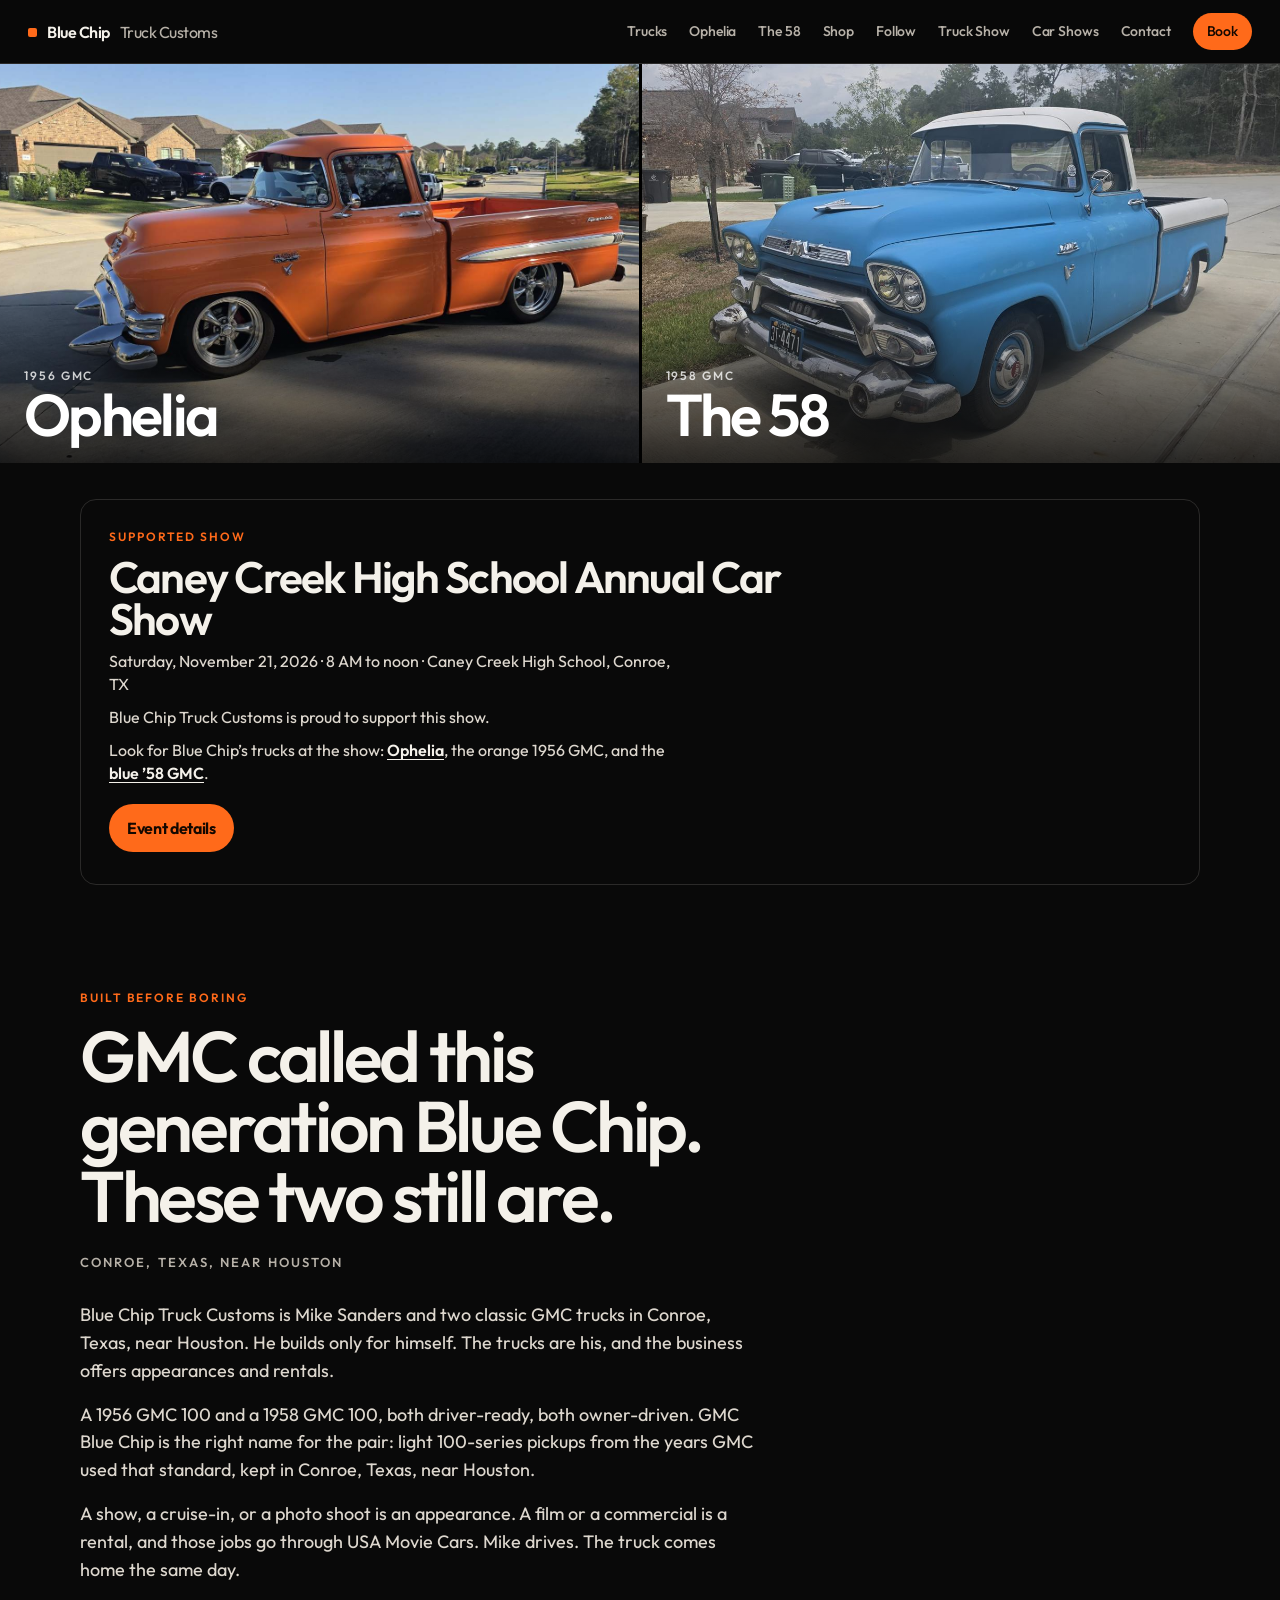
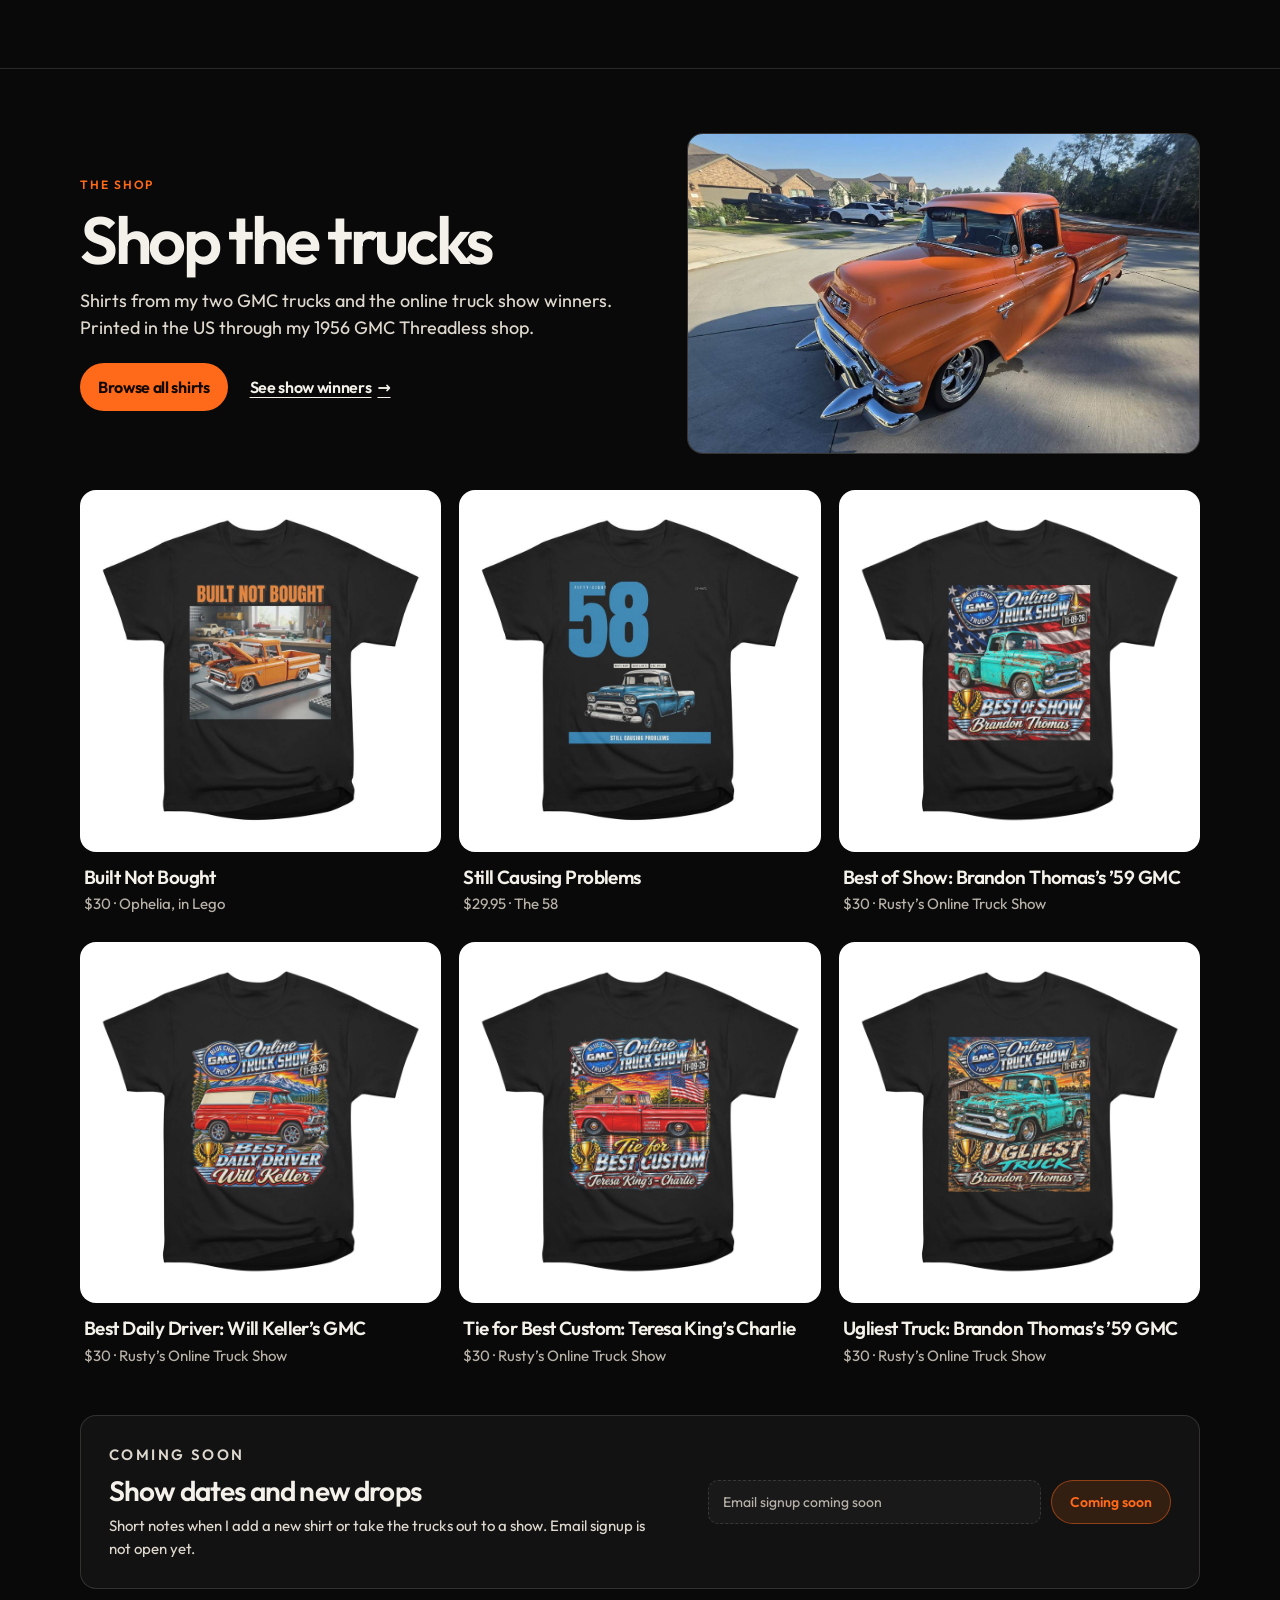
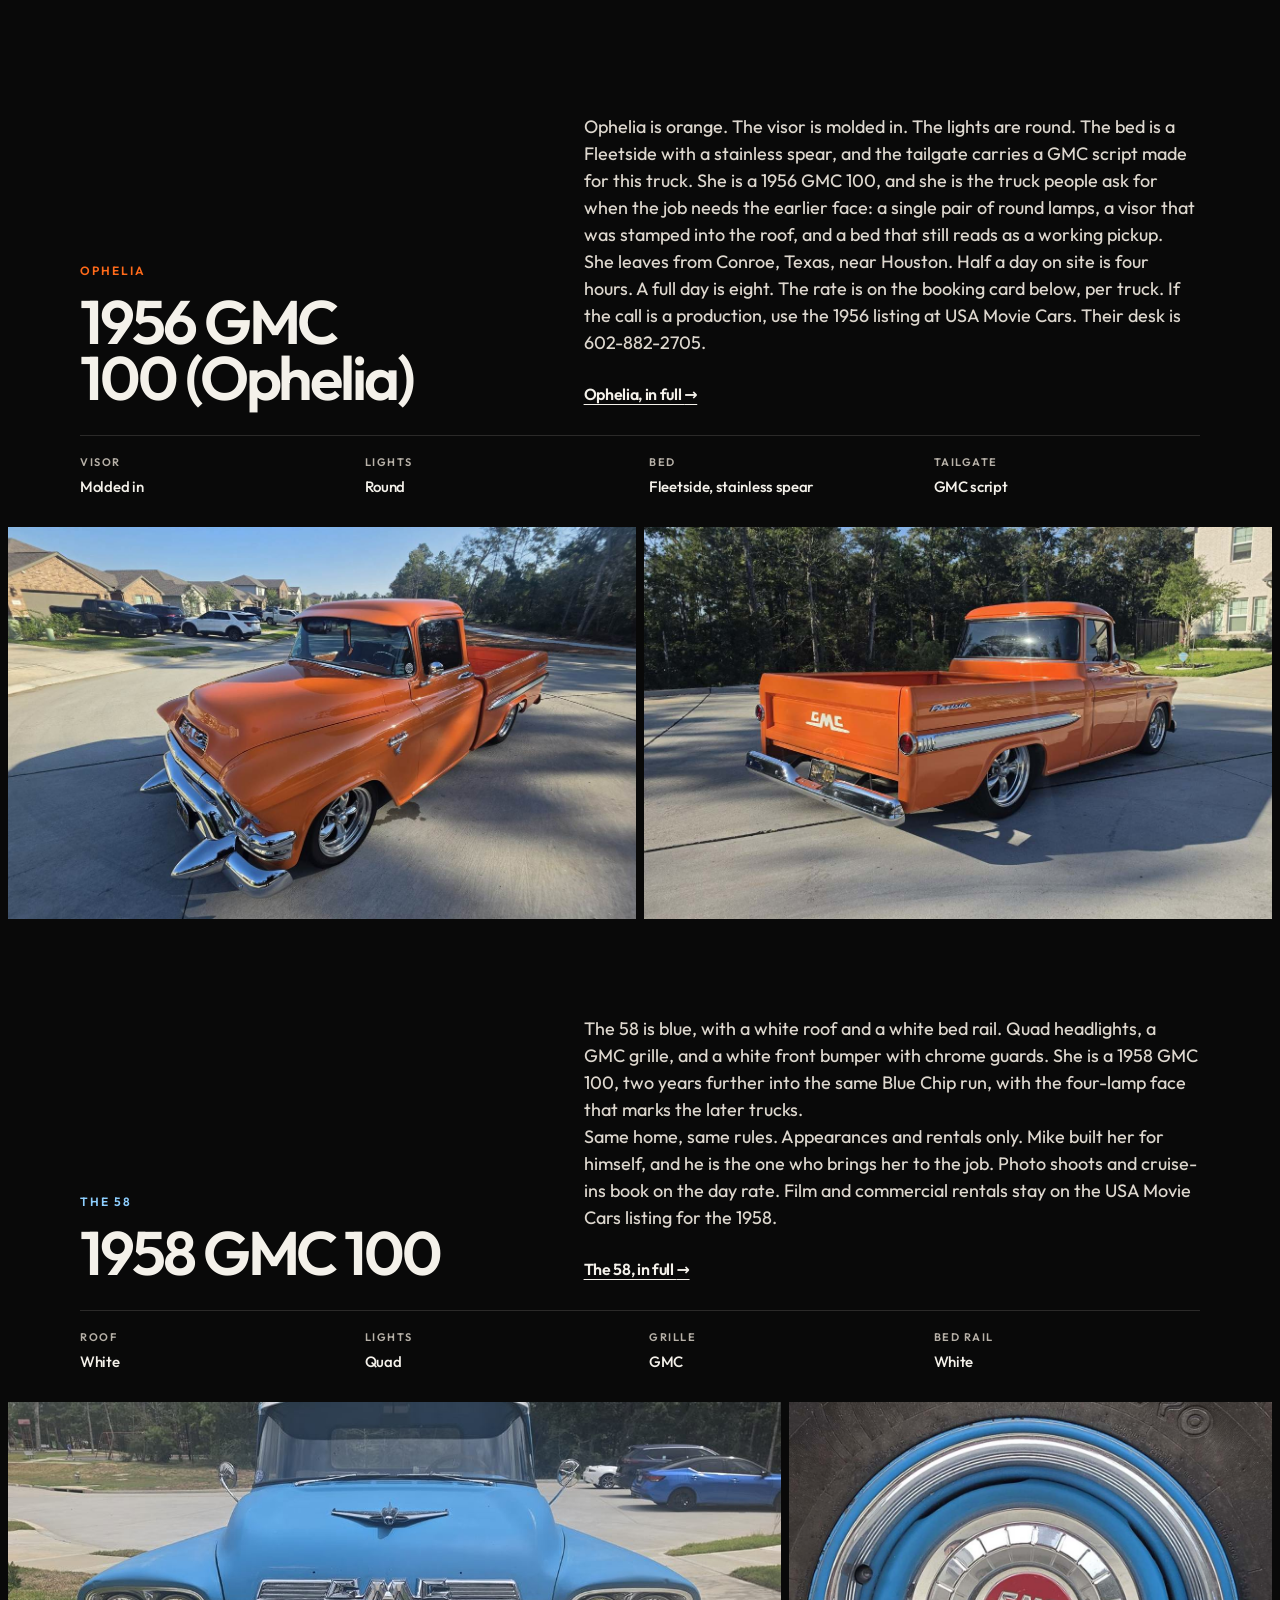
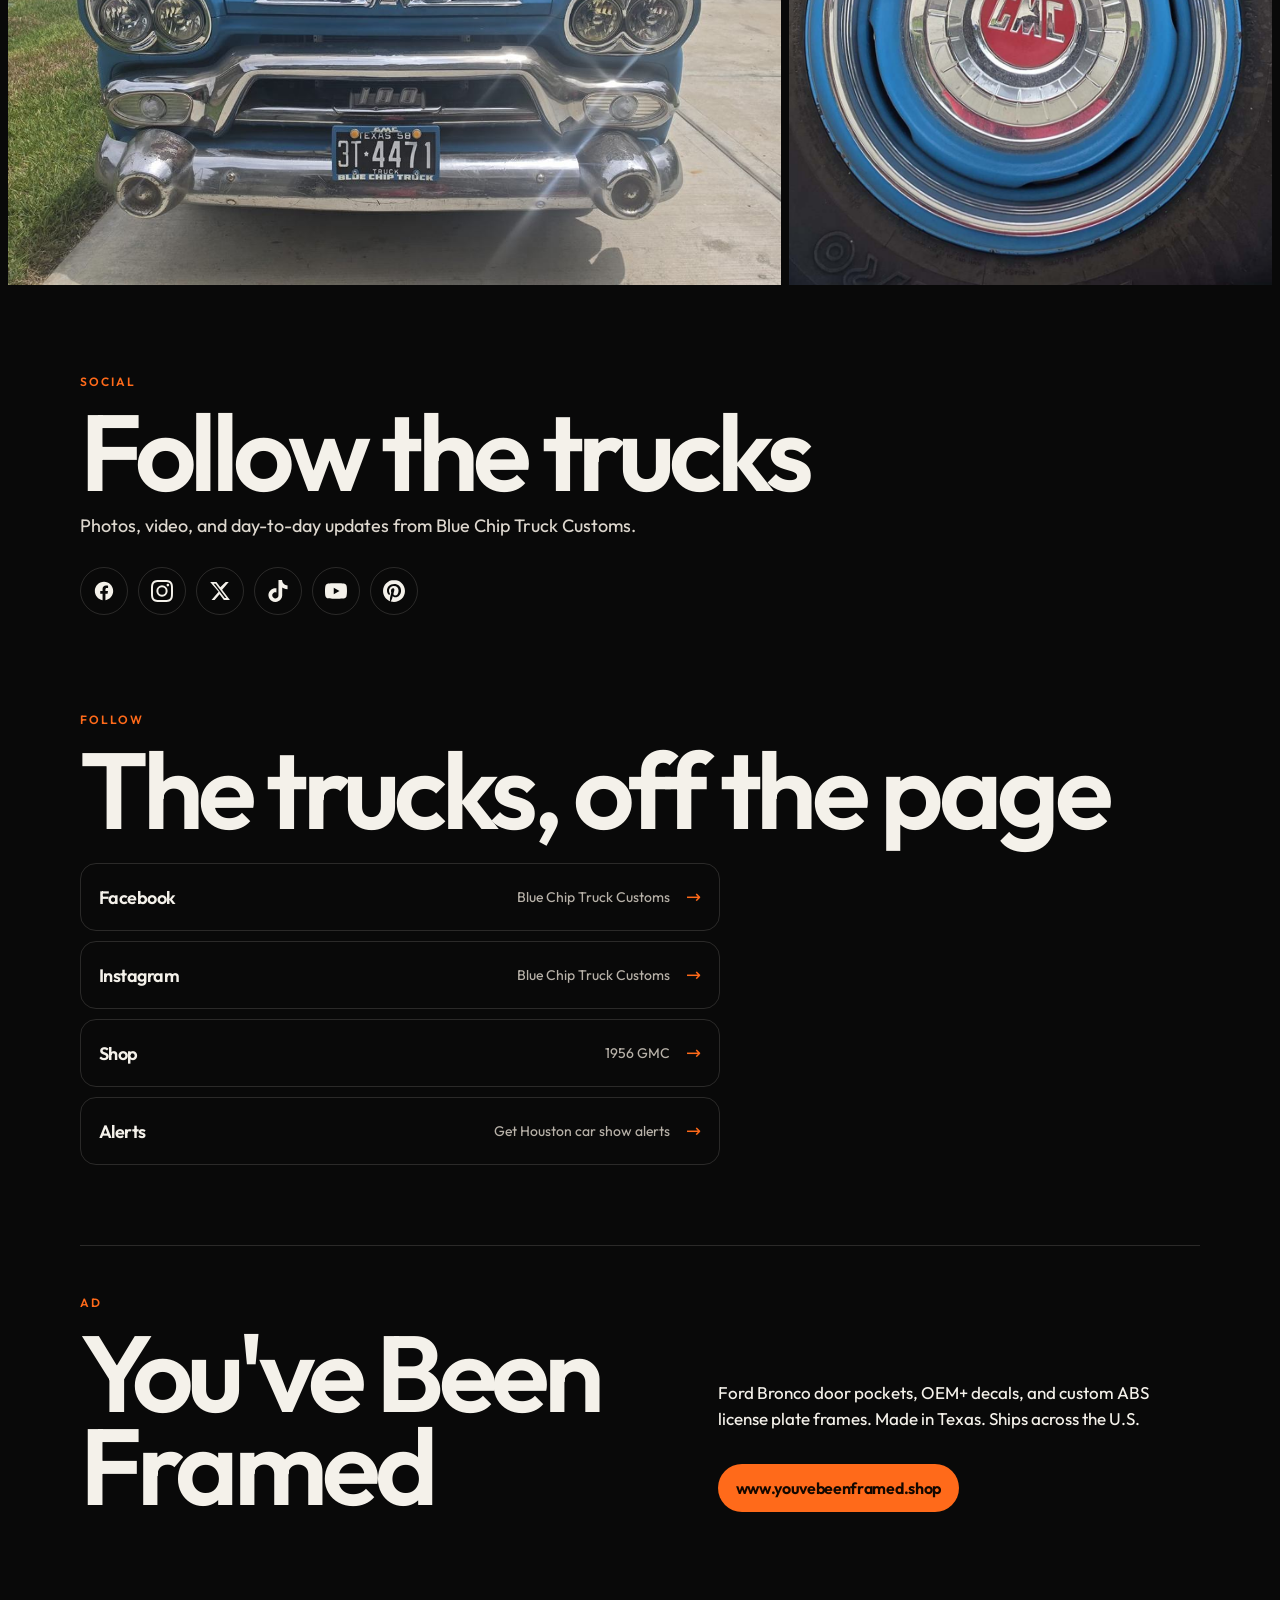
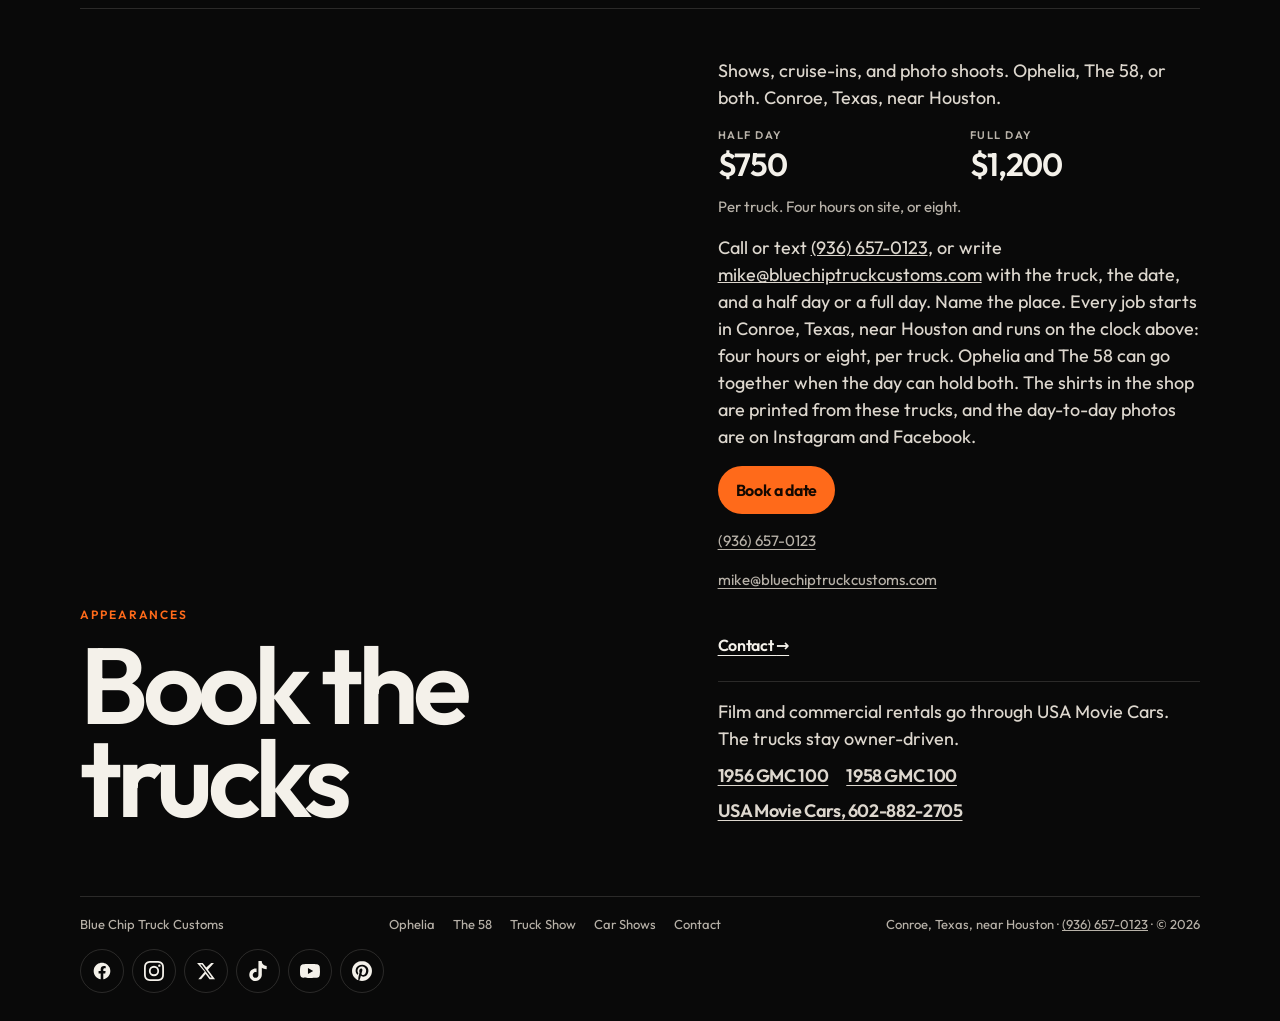
==== commit b48d7882: "Point social links at the Blue Chip page. The 58 and Ophelia social rows are gone. Follow uses the B" ====
--- a/index.html
+++ b/index.html
@@ -298,21 +298,9 @@
           <span class="link-go" aria-hidden="true">&rarr;</span>
           <span class="sr">Opens in a new tab.</span>
         </a>
-        <a class="link-row" href="https://www.facebook.com/people/The-58-slate/61594015152385/" target="_blank" rel="noopener">
-          <span class="link-name">Facebook</span>
-          <span class="link-meta">The 58 Slate</span>
-          <span class="link-go" aria-hidden="true">&rarr;</span>
-          <span class="sr">Opens in a new tab.</span>
-        </a>
-        <a class="link-row" href="https://www.instagram.com/1956gmc.ophelia/" target="_blank" rel="noopener">
+        <a class="link-row" href="https://www.instagram.com/bluechiptruckco" target="_blank" rel="noopener">
           <span class="link-name">Instagram</span>
-          <span class="link-meta">Ophelia</span>
-          <span class="link-go" aria-hidden="true">&rarr;</span>
-          <span class="sr">Opens in a new tab.</span>
-        </a>
-        <a class="link-row" href="https://www.instagram.com/the58slate/" target="_blank" rel="noopener">
-          <span class="link-name">Instagram</span>
-          <span class="link-meta">The 58</span>
+          <span class="link-meta">Blue Chip Truck Customs</span>
           <span class="link-go" aria-hidden="true">&rarr;</span>
           <span class="sr">Opens in a new tab.</span>
         </a>
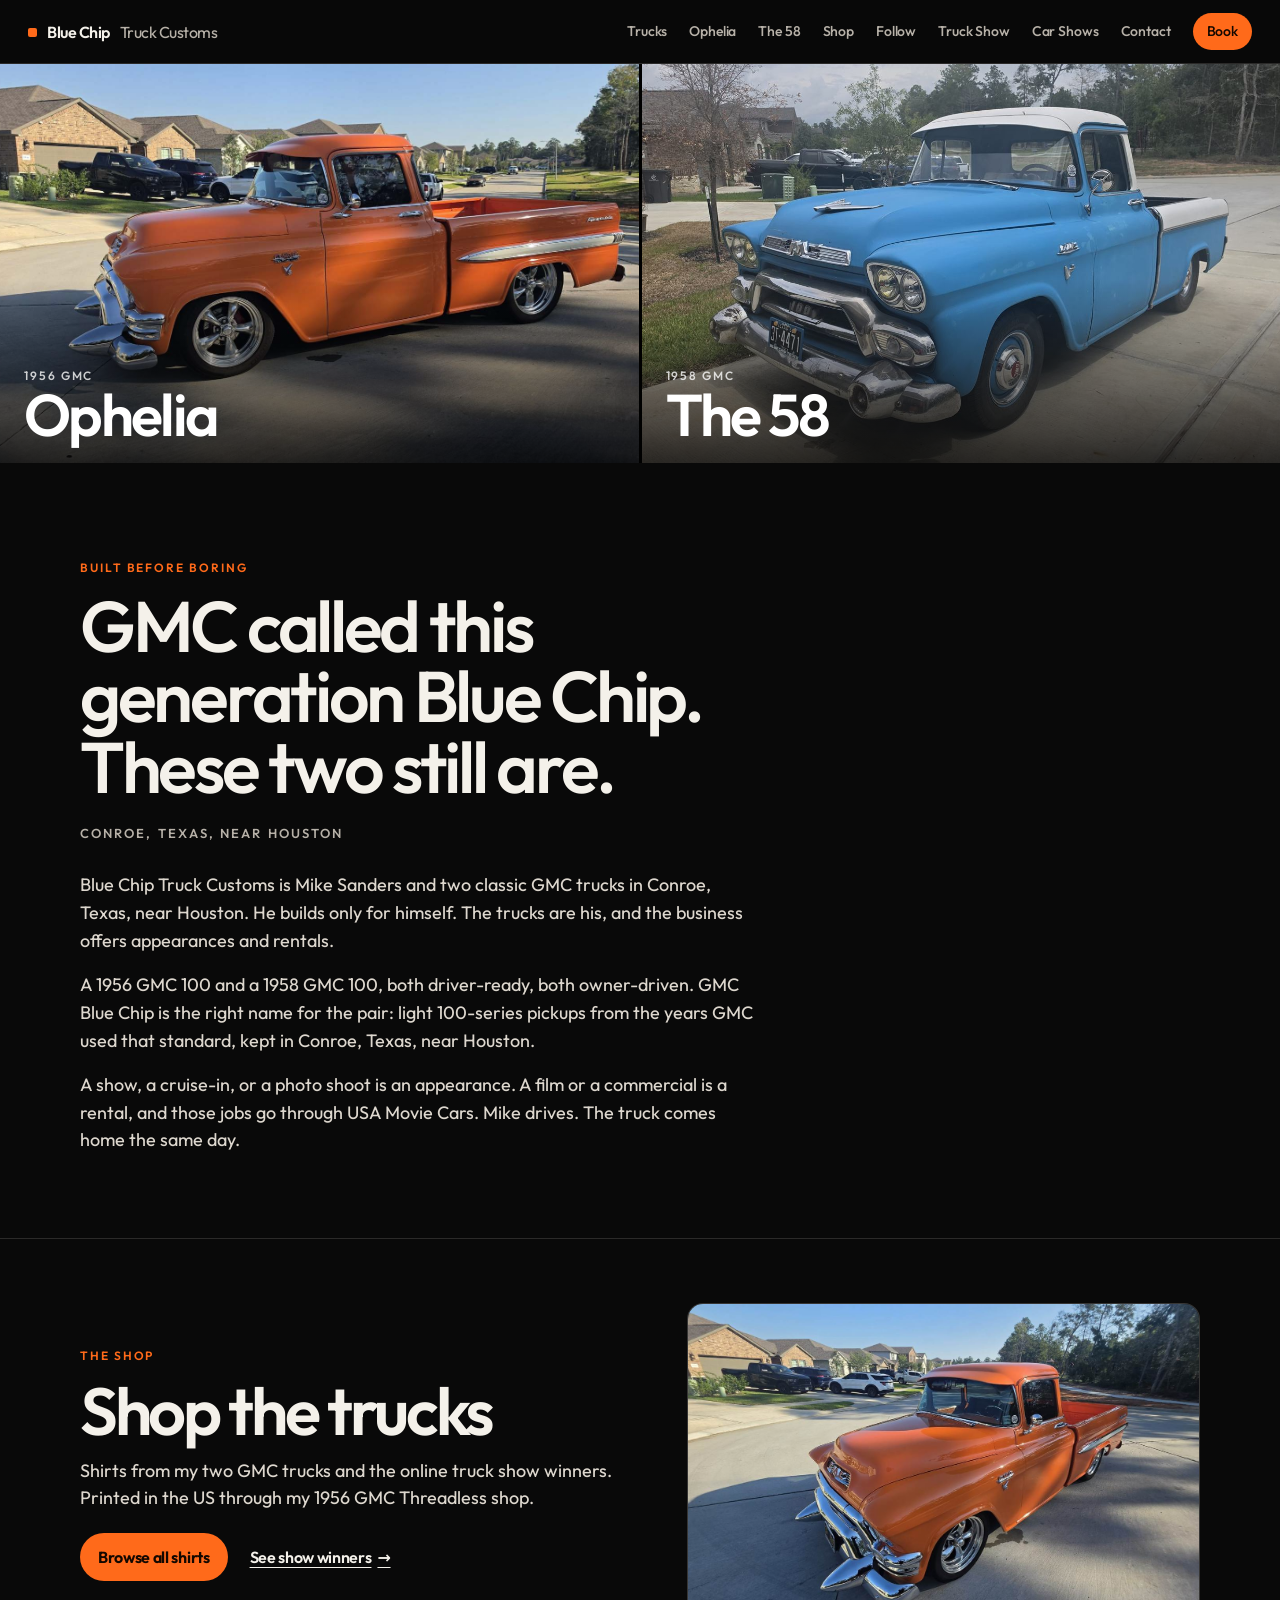
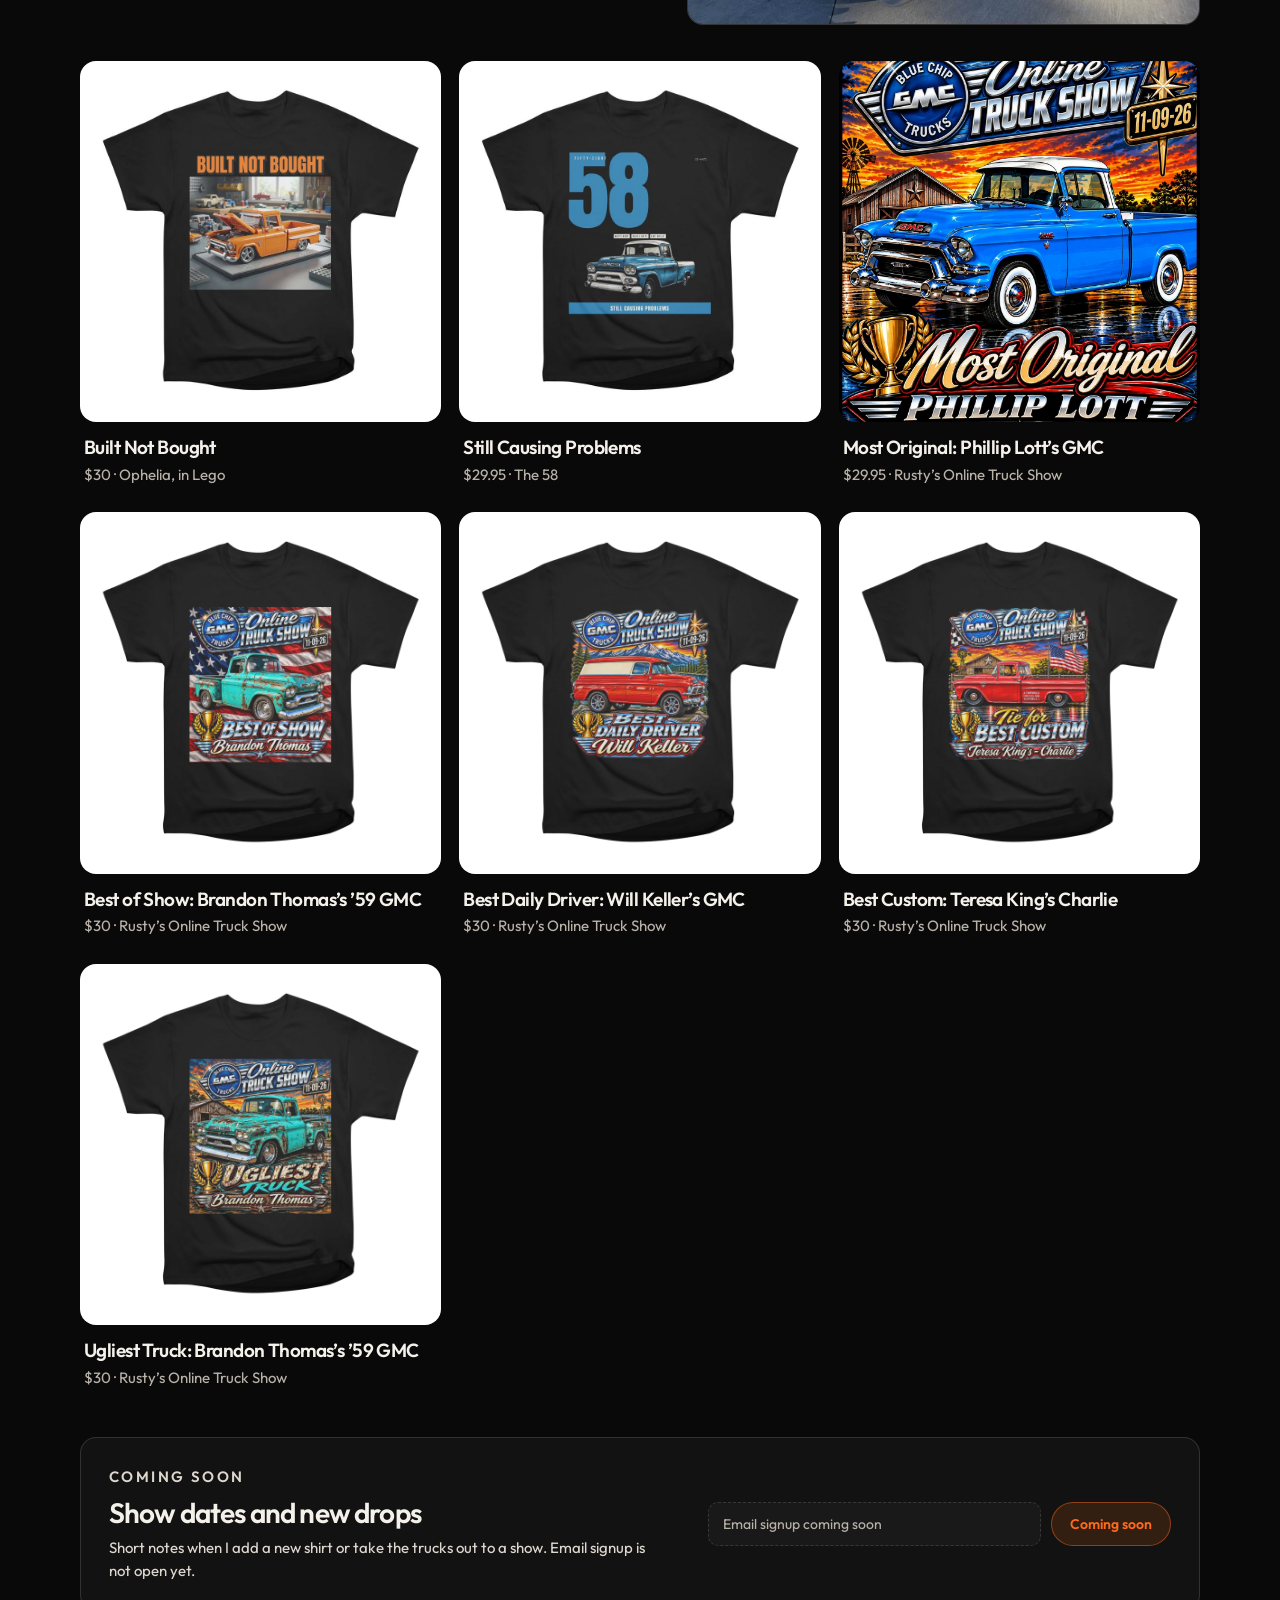
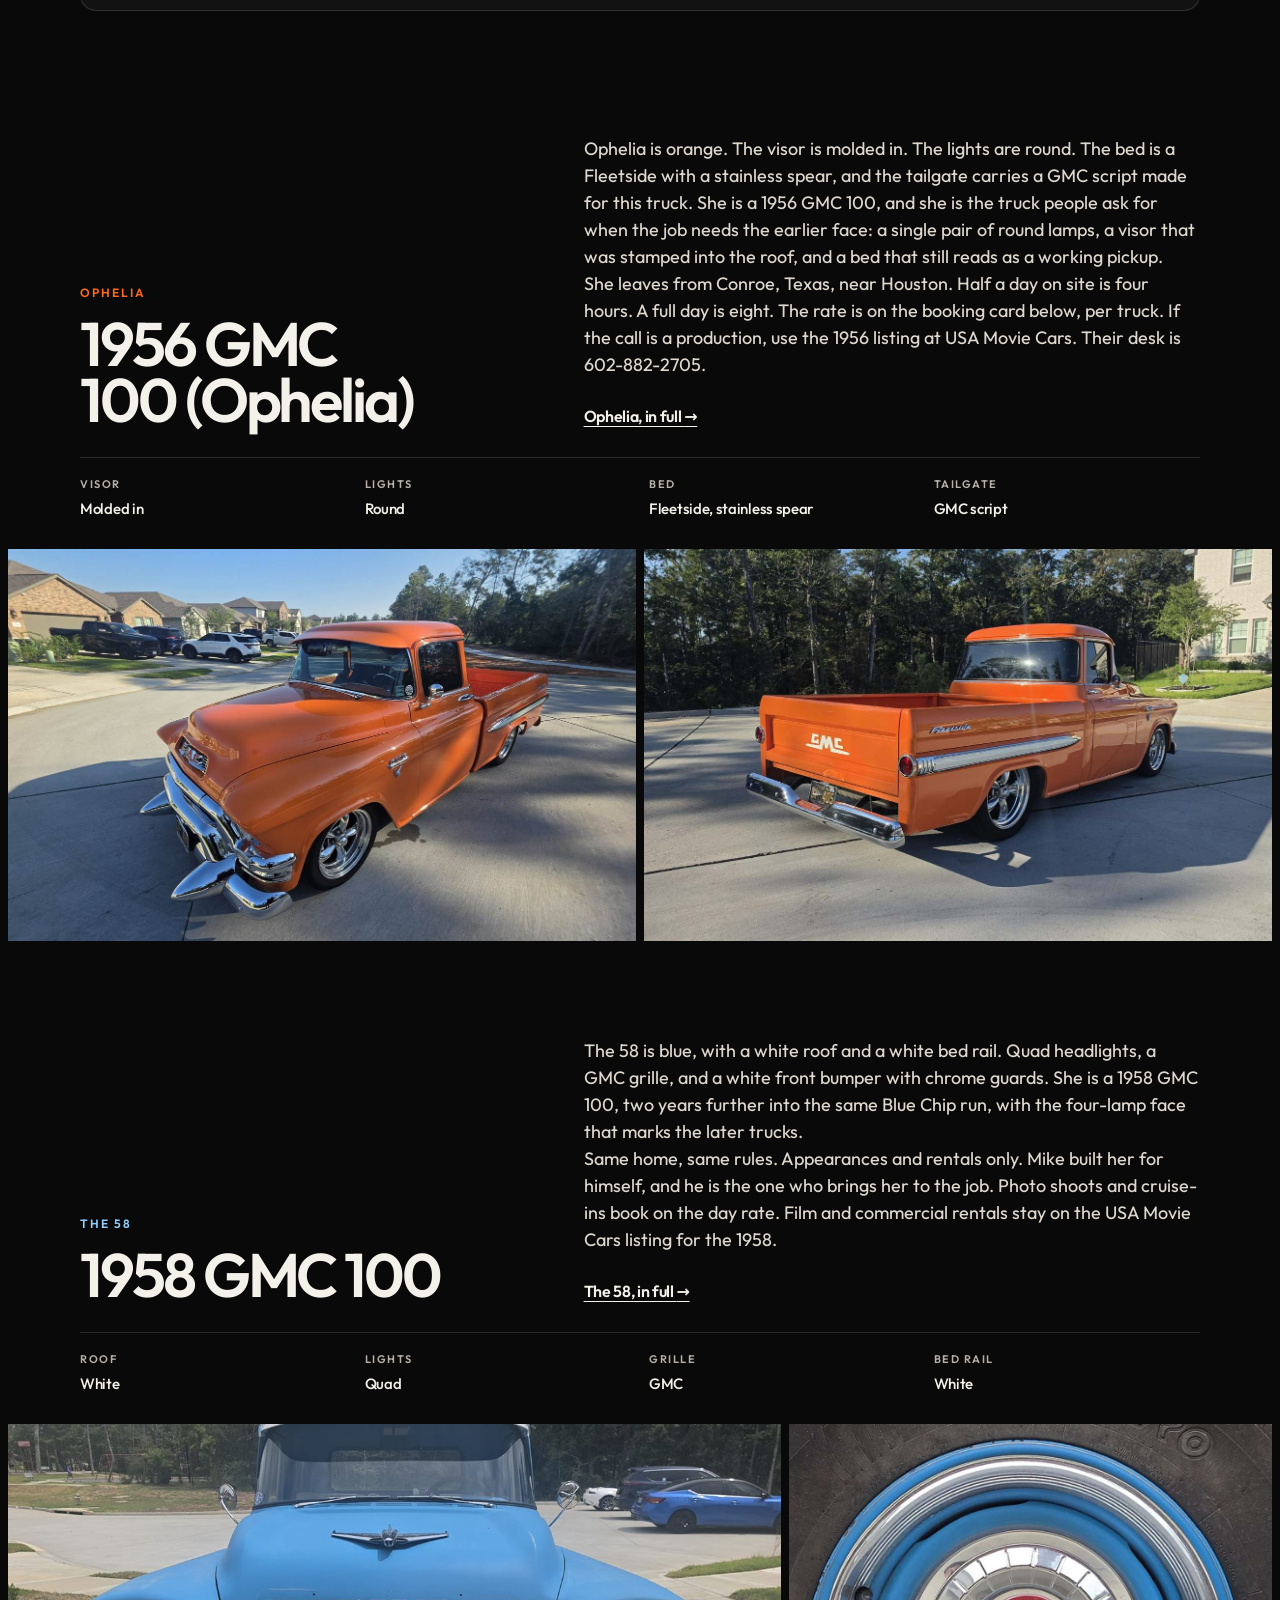
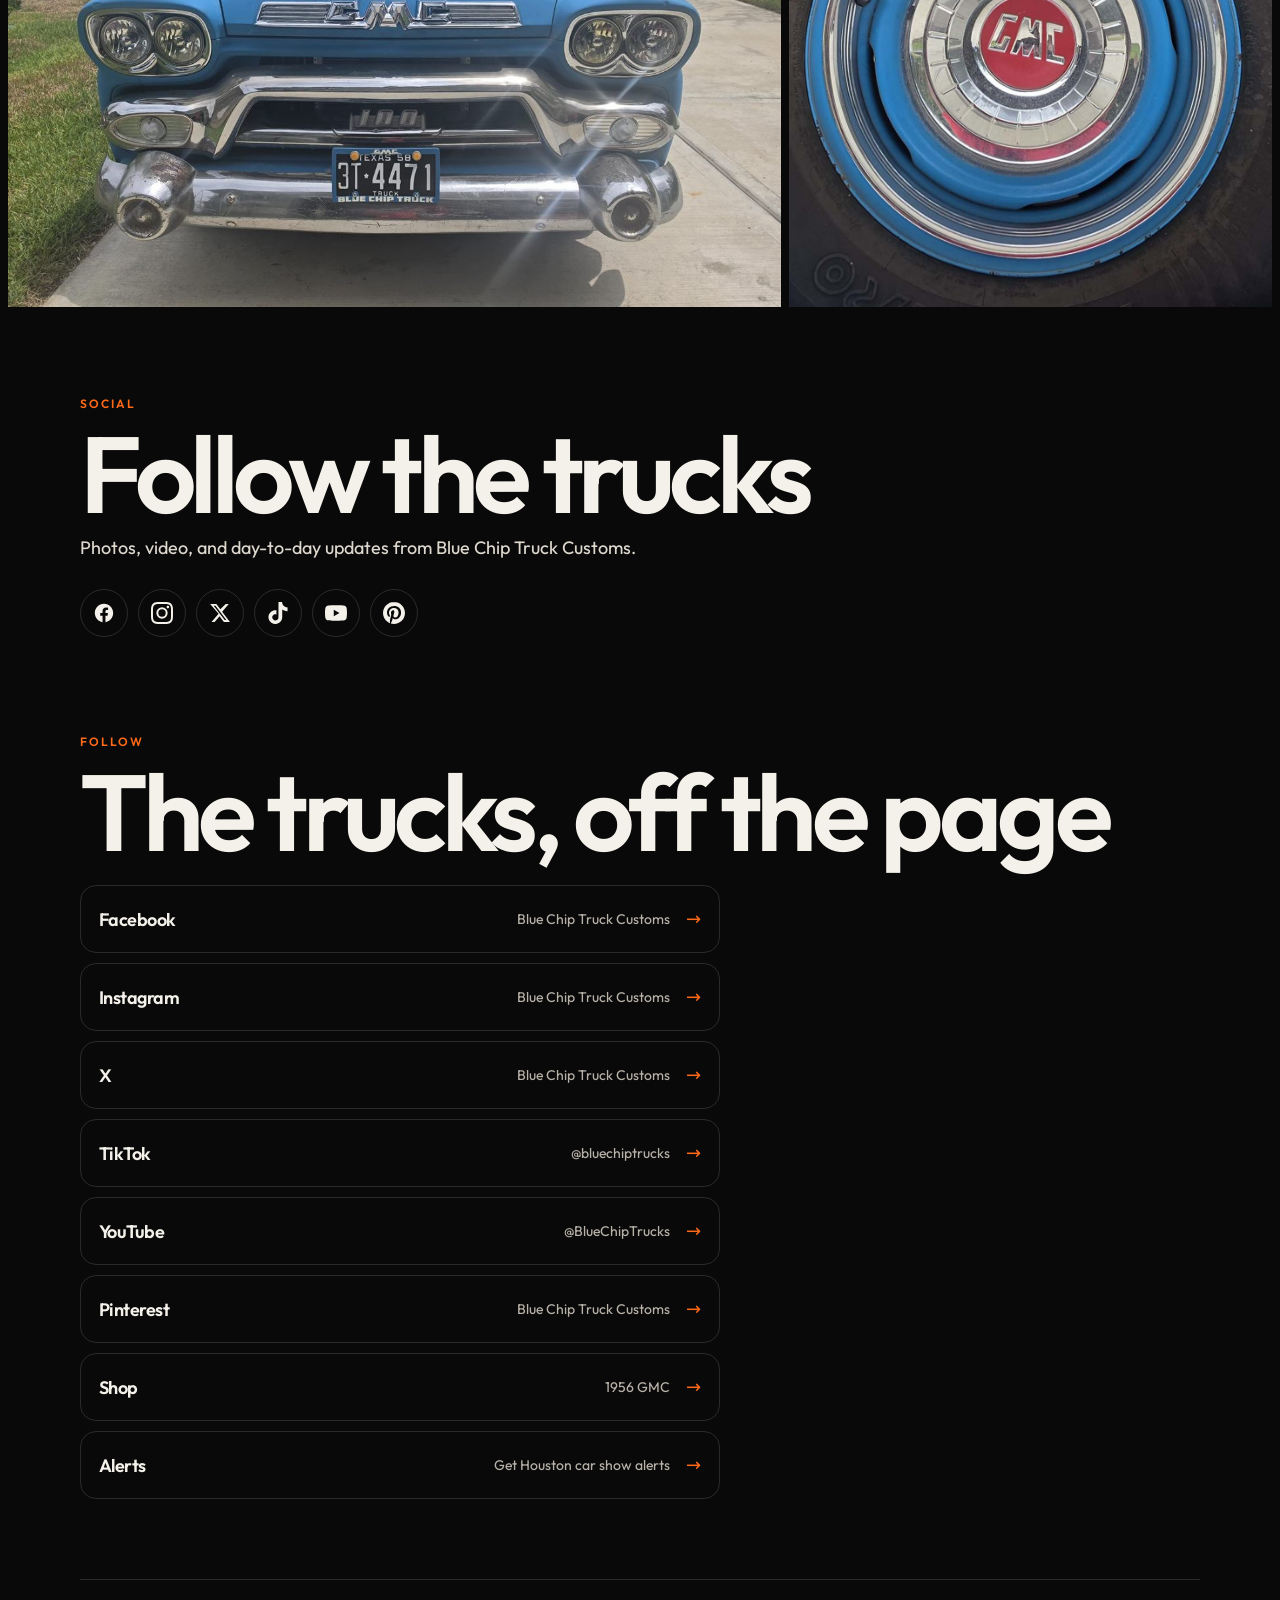
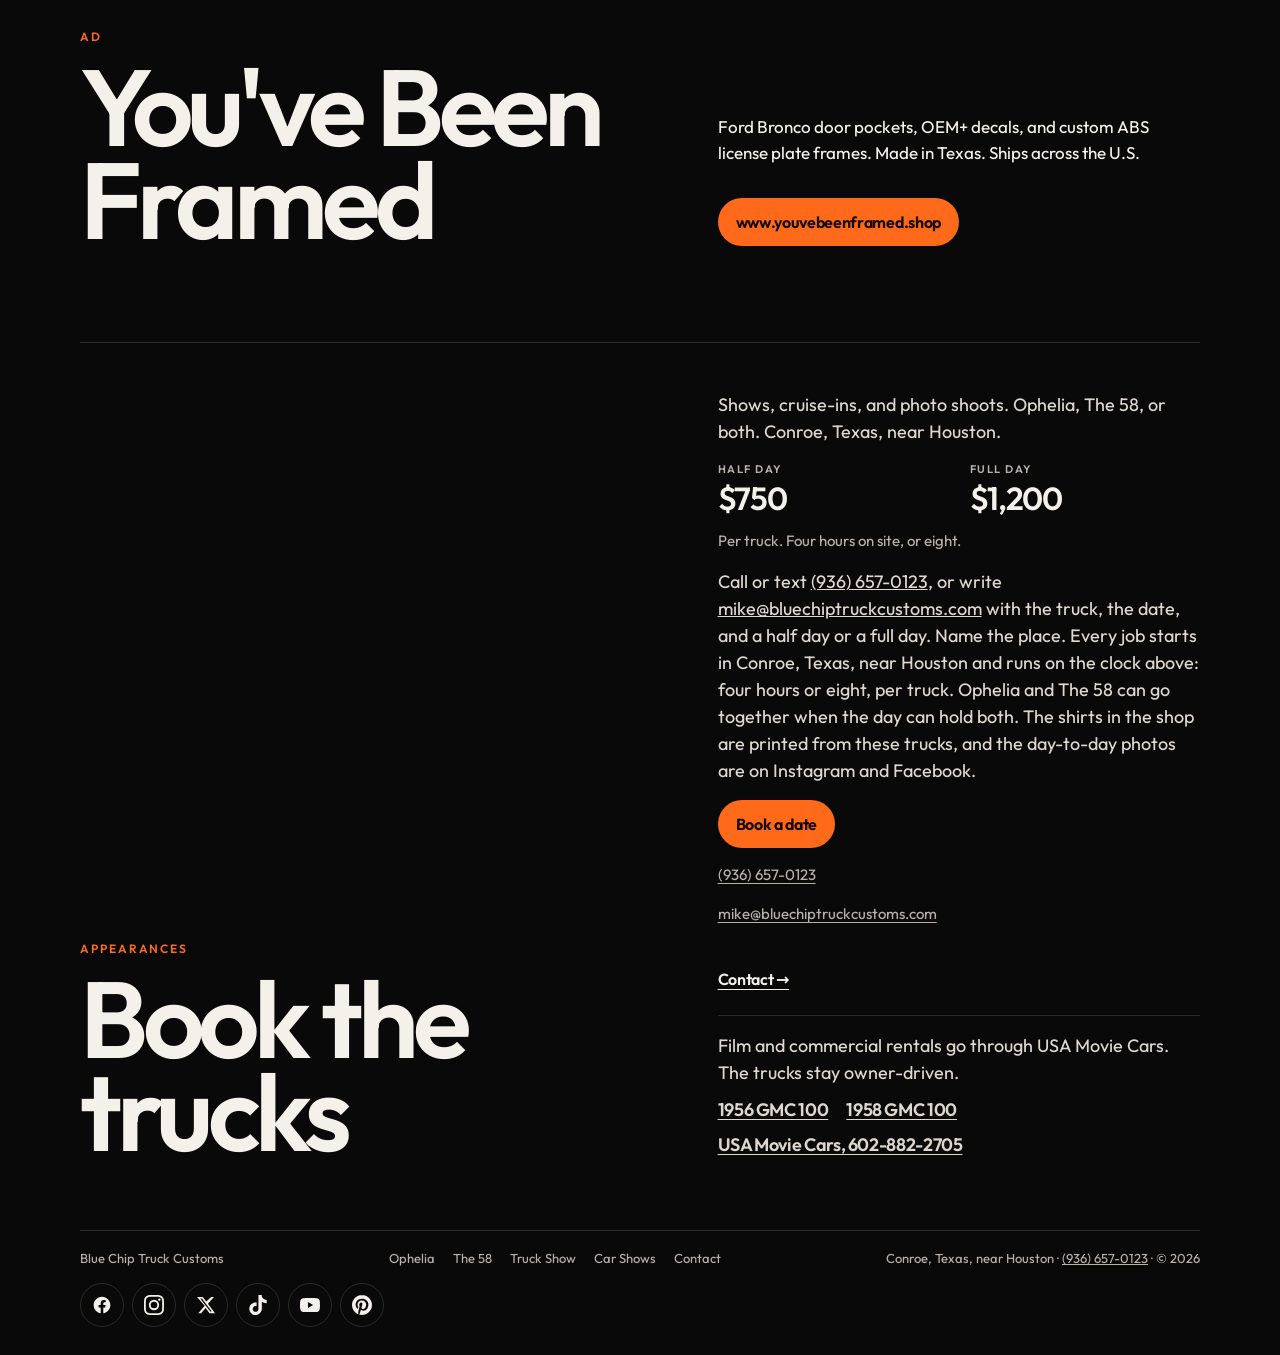
==== commit fd5168e2: "Point the six social links at the business profiles and link each winner shirt. Take down the Caney " ====
--- a/index.html
+++ b/index.html
@@ -17,7 +17,6 @@
 <link rel="icon" href="favicon.svg" type="image/svg+xml">
 <link rel="preload" href="fonts/Outfit-Variable.woff2" as="font" type="font/woff2" crossorigin>
 <link rel="stylesheet" href="styles.css">
-<link rel="stylesheet" href="events/home-event-banner.css">
 <link rel="stylesheet" href="social.css">
 <link rel="stylesheet" href="shop.css">
 
@@ -29,6 +28,14 @@
   "url": "https://bluechiptruckcustoms.com/",
   "email": "mike@bluechiptruckcustoms.com",
   "telephone": "+1-936-657-0123",
+  "sameAs": [
+    "https://www.facebook.com/BlueChipTruckCo",
+    "https://www.instagram.com/bluechiptruckco",
+    "https://x.com/BlueChipTruckCo",
+    "https://www.tiktok.com/@bluechiptrucks",
+    "https://www.youtube.com/@BlueChipTrucks",
+    "https://www.pinterest.com/bluechiptruckcustoms/"
+  ],
   "image": "https://bluechiptruckcustoms.com/images/ophelia-side.jpg",
   "description": "Blue Chip Truck Customs books appearances and rentals of classic 1956 and 1958 GMC trucks in Conroe, Texas, near Houston. Owner-driven for shows and photos.",
   "areaServed": [
@@ -87,22 +94,6 @@
     </a>
   </section>
 
-  <!-- Supported-show promo for the Caney Creek High School Annual Car Show.
-       Blue Chip Truck Customs supports this show; it does not host, organize, or present it.
-       Remove this aside, and the events/home-event-banner.css link in <head>, on Sunday, November 22, 2026. -->
-  <aside class="event-promo" aria-label="Supported car show">
-    <div class="wrap event-promo-inner">
-      <p class="event-promo-kicker">Supported show</p>
-      <p class="event-promo-title">
-        <a href="/events/caney-creek-car-show-2026/">Caney Creek High School Annual Car Show</a>
-      </p>
-      <p class="event-promo-meta">Saturday, November 21, 2026 · 8 AM to noon · Caney Creek High School, Conroe, TX</p>
-      <p class="event-promo-support">Blue Chip Truck Customs is proud to support this show.</p>
-      <p class="event-promo-trucks">Look for Blue Chip’s trucks at the show: <a href="/ophelia/">Ophelia</a>, the orange 1956 GMC, and the <a href="/58/">blue ’58 GMC</a>.</p>
-      <a class="btn" href="/events/caney-creek-car-show-2026/">Event details</a>
-    </div>
-  </aside>
-
   <section class="story">
     <div class="wrap">
       <p class="eyebrow">Built before boring</p>
@@ -153,6 +144,16 @@
           </span>
           <span class="sr">Opens in a new tab.</span>
         </a>
+        <a class="card" href="https://1956gmc.threadless.com/designs/rustys-car-show-most-original-phillip-lotts-gmc?ref=site" target="_blank" rel="noopener">
+          <span class="card-media">
+            <img src="gmc-truck-show/images/phillip-lott-most-original-design-v2.webp" width="1200" height="1350" alt="Most Original shirt art for Phillip Lott: two-tone blue-and-white GMC pickup, Blue Chip GMC Trucks Online Truck Show branding" loading="lazy">
+          </span>
+          <span class="card-copy">
+            <strong>Most Original: Phillip Lott&rsquo;s GMC</strong>
+            <span>$29.95 &middot; Rusty&rsquo;s Online Truck Show</span>
+          </span>
+          <span class="sr">Opens in a new tab.</span>
+        </a>
         <a class="card" href="https://1956gmc.threadless.com/designs/rustys-online-truck-show-best-of-show-brandon-thomass-59-gmc?ref=site" target="_blank" rel="noopener">
           <span class="card-media">
             <img src="images/shop/best-of-show-brandon-thomas-59-gmc.webp" width="1600" height="1600" alt="Black t-shirt with Brandon Thomas's turquoise patina 1959 GMC and Best of Show Blue Chip GMC Trucks Online Truck Show artwork" loading="lazy">
@@ -175,10 +176,10 @@
         </a>
         <a class="card" href="https://1956gmc.threadless.com/designs/rustys-online-truck-show-tie-for-best-custom-teresa-kings-charlie?ref=site" target="_blank" rel="noopener">
           <span class="card-media">
-            <img src="images/shop/best-custom-teresa-king-charlie.webp" width="1600" height="1600" alt="Black t-shirt with Teresa King's red 1958 GMC pickup Charlie and Tie for Best Custom Online Truck Show artwork" loading="lazy">
-          </span>
-          <span class="card-copy">
-            <strong>Tie for Best Custom: Teresa King&rsquo;s Charlie</strong>
+            <img src="images/shop/best-custom-teresa-king-charlie.webp" width="1600" height="1600" alt="Black t-shirt with Teresa King's red 1958 GMC pickup Charlie and Best Custom Online Truck Show artwork" loading="lazy">
+          </span>
+          <span class="card-copy">
+            <strong>Best Custom: Teresa King&rsquo;s Charlie</strong>
             <span>$30 &middot; Rusty&rsquo;s Online Truck Show</span>
           </span>
           <span class="sr">Opens in a new tab.</span>
@@ -280,7 +281,7 @@
         <a href="https://www.youtube.com/@BlueChipTrucks" target="_blank" rel="noopener" aria-label="Blue Chip on YouTube">
           <svg viewBox="0 0 24 24" aria-hidden="true" focusable="false"><path d="M23.5 6.19a3.02 3.02 0 0 0-2.12-2.14C19.51 3.55 12 3.55 12 3.55s-7.51 0-9.38.5A3.02 3.02 0 0 0 .5 6.19C0 8.07 0 12 0 12s0 3.93.5 5.81a3.02 3.02 0 0 0 2.12 2.14c1.87.5 9.38.5 9.38.5s7.51 0 9.38-.5a3.02 3.02 0 0 0 2.12-2.14C24 15.93 24 12 24 12s0-3.93-.5-5.81zM9.55 15.57V8.43L15.82 12l-6.27 3.57z"/></svg>
         </a>
-        <a href="https://www.pinterest.com/sndrs79" target="_blank" rel="noopener" aria-label="Blue Chip on Pinterest">
+        <a href="https://www.pinterest.com/bluechiptruckcustoms/" target="_blank" rel="noopener" aria-label="Blue Chip on Pinterest">
           <svg viewBox="0 0 24 24" aria-hidden="true" focusable="false"><path d="M12.02 0C5.4 0 .03 5.37.03 11.99c0 5.08 3.16 9.42 7.62 11.16-.11-.95-.2-2.4.04-3.44.22-.94 1.41-5.96 1.41-5.96s-.36-.72-.36-1.78c0-1.66.97-2.91 2.17-2.91 1.02 0 1.52.77 1.52 1.69 0 1.03-.65 2.57-.99 4-.29 1.19.6 2.16 1.77 2.16 2.13 0 3.77-2.24 3.77-5.49 0-2.86-2.06-4.87-5.01-4.87-3.41 0-5.41 2.56-5.41 5.2 0 1.03.39 2.14.89 2.74.1.12.11.22.08.34-.09.38-.29 1.2-.33 1.36-.05.23-.17.27-.4.17-1.5-.69-2.43-2.88-2.43-4.65 0-3.78 2.75-7.25 7.92-7.25 4.16 0 7.39 2.97 7.39 6.92 0 4.14-2.61 7.46-6.23 7.46-1.21 0-2.35-.63-2.76-1.38l-.75 2.85c-.27 1.05-1 2.35-1.5 3.15 1.12.34 2.31.53 3.55.53 6.61 0 11.99-5.37 11.99-11.99C23.97 5.39 18.59.03 11.99.03L12.02 0z"/></svg>
         </a>
       </nav>
@@ -300,6 +301,30 @@
         </a>
         <a class="link-row" href="https://www.instagram.com/bluechiptruckco" target="_blank" rel="noopener">
           <span class="link-name">Instagram</span>
+          <span class="link-meta">Blue Chip Truck Customs</span>
+          <span class="link-go" aria-hidden="true">&rarr;</span>
+          <span class="sr">Opens in a new tab.</span>
+        </a>
+        <a class="link-row" href="https://x.com/BlueChipTruckCo" target="_blank" rel="noopener">
+          <span class="link-name">X</span>
+          <span class="link-meta">Blue Chip Truck Customs</span>
+          <span class="link-go" aria-hidden="true">&rarr;</span>
+          <span class="sr">Opens in a new tab.</span>
+        </a>
+        <a class="link-row" href="https://www.tiktok.com/@bluechiptrucks" target="_blank" rel="noopener">
+          <span class="link-name">TikTok</span>
+          <span class="link-meta">@bluechiptrucks</span>
+          <span class="link-go" aria-hidden="true">&rarr;</span>
+          <span class="sr">Opens in a new tab.</span>
+        </a>
+        <a class="link-row" href="https://www.youtube.com/@BlueChipTrucks" target="_blank" rel="noopener">
+          <span class="link-name">YouTube</span>
+          <span class="link-meta">@BlueChipTrucks</span>
+          <span class="link-go" aria-hidden="true">&rarr;</span>
+          <span class="sr">Opens in a new tab.</span>
+        </a>
+        <a class="link-row" href="https://www.pinterest.com/bluechiptruckcustoms/" target="_blank" rel="noopener">
+          <span class="link-name">Pinterest</span>
           <span class="link-meta">Blue Chip Truck Customs</span>
           <span class="link-go" aria-hidden="true">&rarr;</span>
           <span class="sr">Opens in a new tab.</span>
@@ -392,7 +417,7 @@
       <a href="https://www.youtube.com/@BlueChipTrucks" target="_blank" rel="noopener" aria-label="Blue Chip on YouTube">
         <svg viewBox="0 0 24 24" aria-hidden="true" focusable="false"><path d="M23.5 6.19a3.02 3.02 0 0 0-2.12-2.14C19.51 3.55 12 3.55 12 3.55s-7.51 0-9.38.5A3.02 3.02 0 0 0 .5 6.19C0 8.07 0 12 0 12s0 3.93.5 5.81a3.02 3.02 0 0 0 2.12 2.14c1.87.5 9.38.5 9.38.5s7.51 0 9.38-.5a3.02 3.02 0 0 0 2.12-2.14C24 15.93 24 12 24 12s0-3.93-.5-5.81zM9.55 15.57V8.43L15.82 12l-6.27 3.57z"/></svg>
       </a>
-      <a href="https://www.pinterest.com/sndrs79" target="_blank" rel="noopener" aria-label="Blue Chip on Pinterest">
+      <a href="https://www.pinterest.com/bluechiptruckcustoms/" target="_blank" rel="noopener" aria-label="Blue Chip on Pinterest">
         <svg viewBox="0 0 24 24" aria-hidden="true" focusable="false"><path d="M12.02 0C5.4 0 .03 5.37.03 11.99c0 5.08 3.16 9.42 7.62 11.16-.11-.95-.2-2.4.04-3.44.22-.94 1.41-5.96 1.41-5.96s-.36-.72-.36-1.78c0-1.66.97-2.91 2.17-2.91 1.02 0 1.52.77 1.52 1.69 0 1.03-.65 2.57-.99 4-.29 1.19.6 2.16 1.77 2.16 2.13 0 3.77-2.24 3.77-5.49 0-2.86-2.06-4.87-5.01-4.87-3.41 0-5.41 2.56-5.41 5.2 0 1.03.39 2.14.89 2.74.1.12.11.22.08.34-.09.38-.29 1.2-.33 1.36-.05.23-.17.27-.4.17-1.5-.69-2.43-2.88-2.43-4.65 0-3.78 2.75-7.25 7.92-7.25 4.16 0 7.39 2.97 7.39 6.92 0 4.14-2.61 7.46-6.23 7.46-1.21 0-2.35-.63-2.76-1.38l-.75 2.85c-.27 1.05-1 2.35-1.5 3.15 1.12.34 2.31.53 3.55.53 6.61 0 11.99-5.37 11.99-11.99C23.97 5.39 18.59.03 11.99.03L12.02 0z"/></svg>
       </a>
     </nav>
